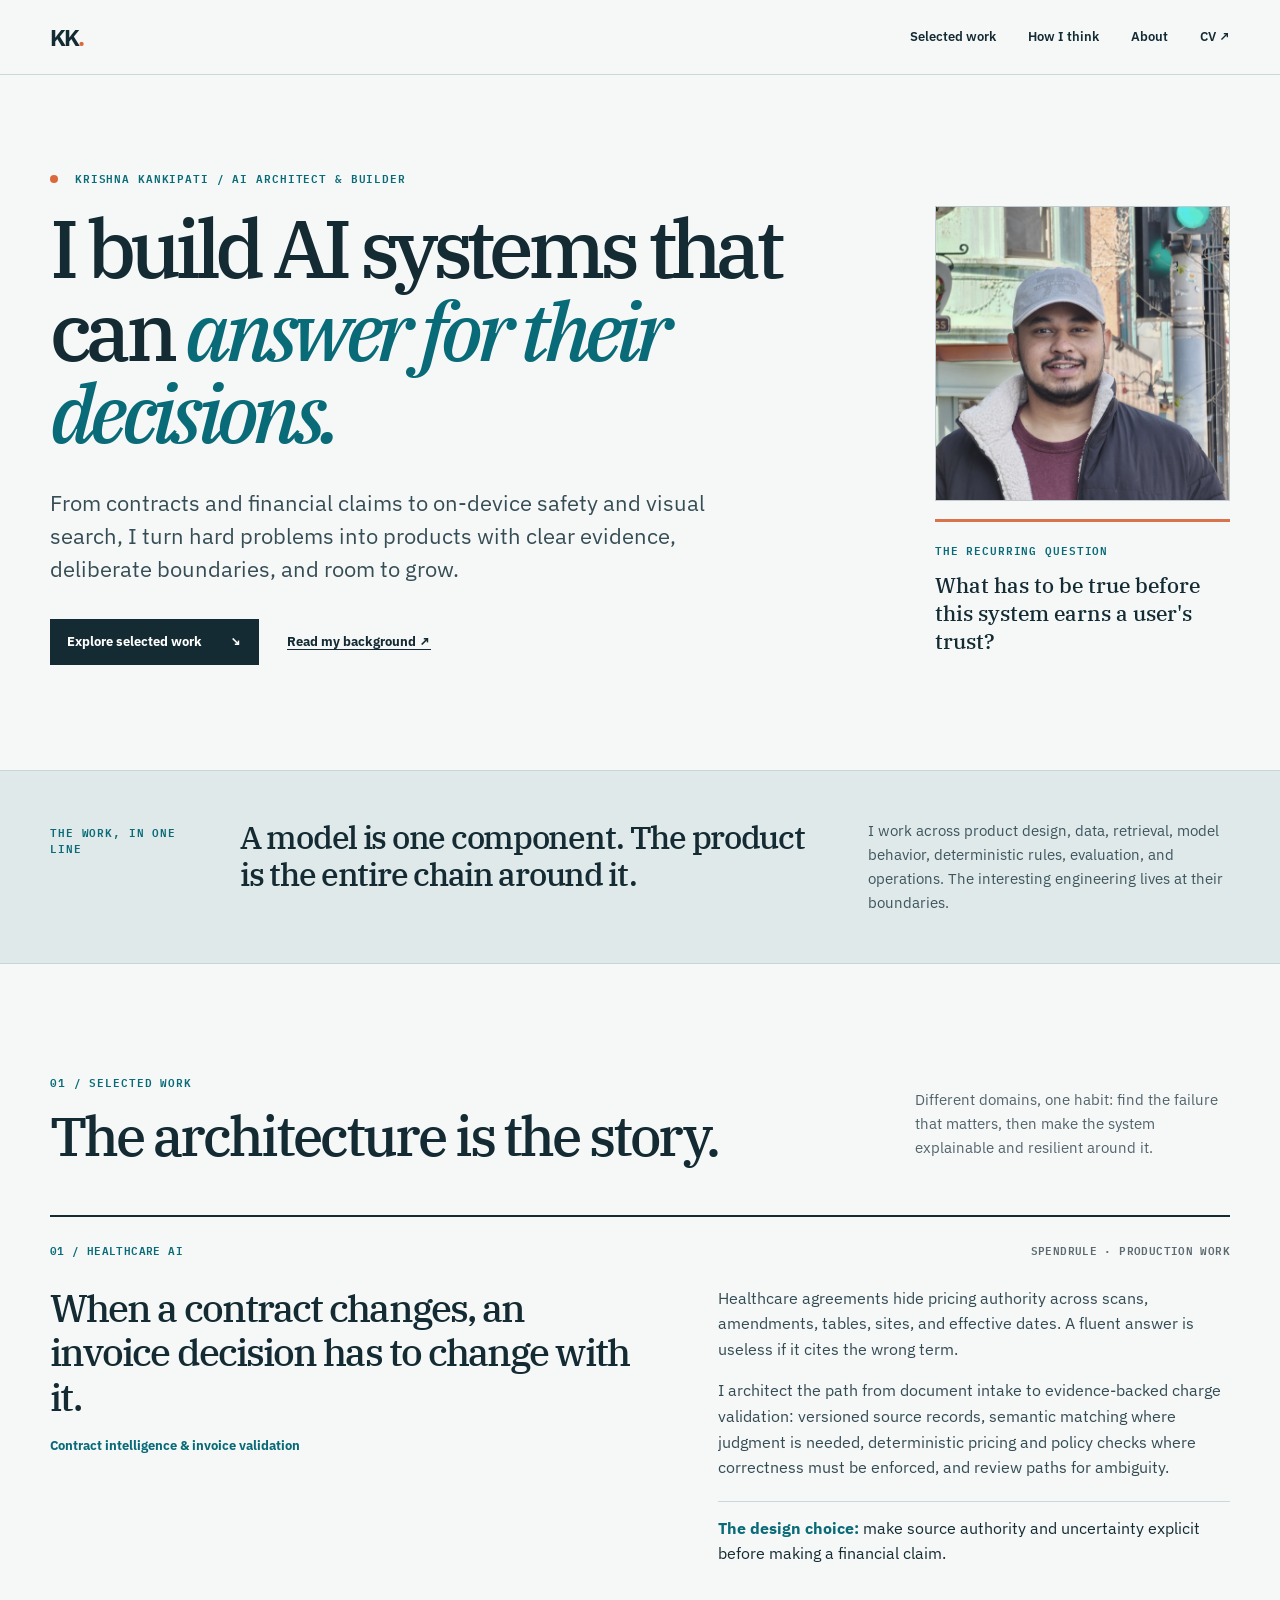
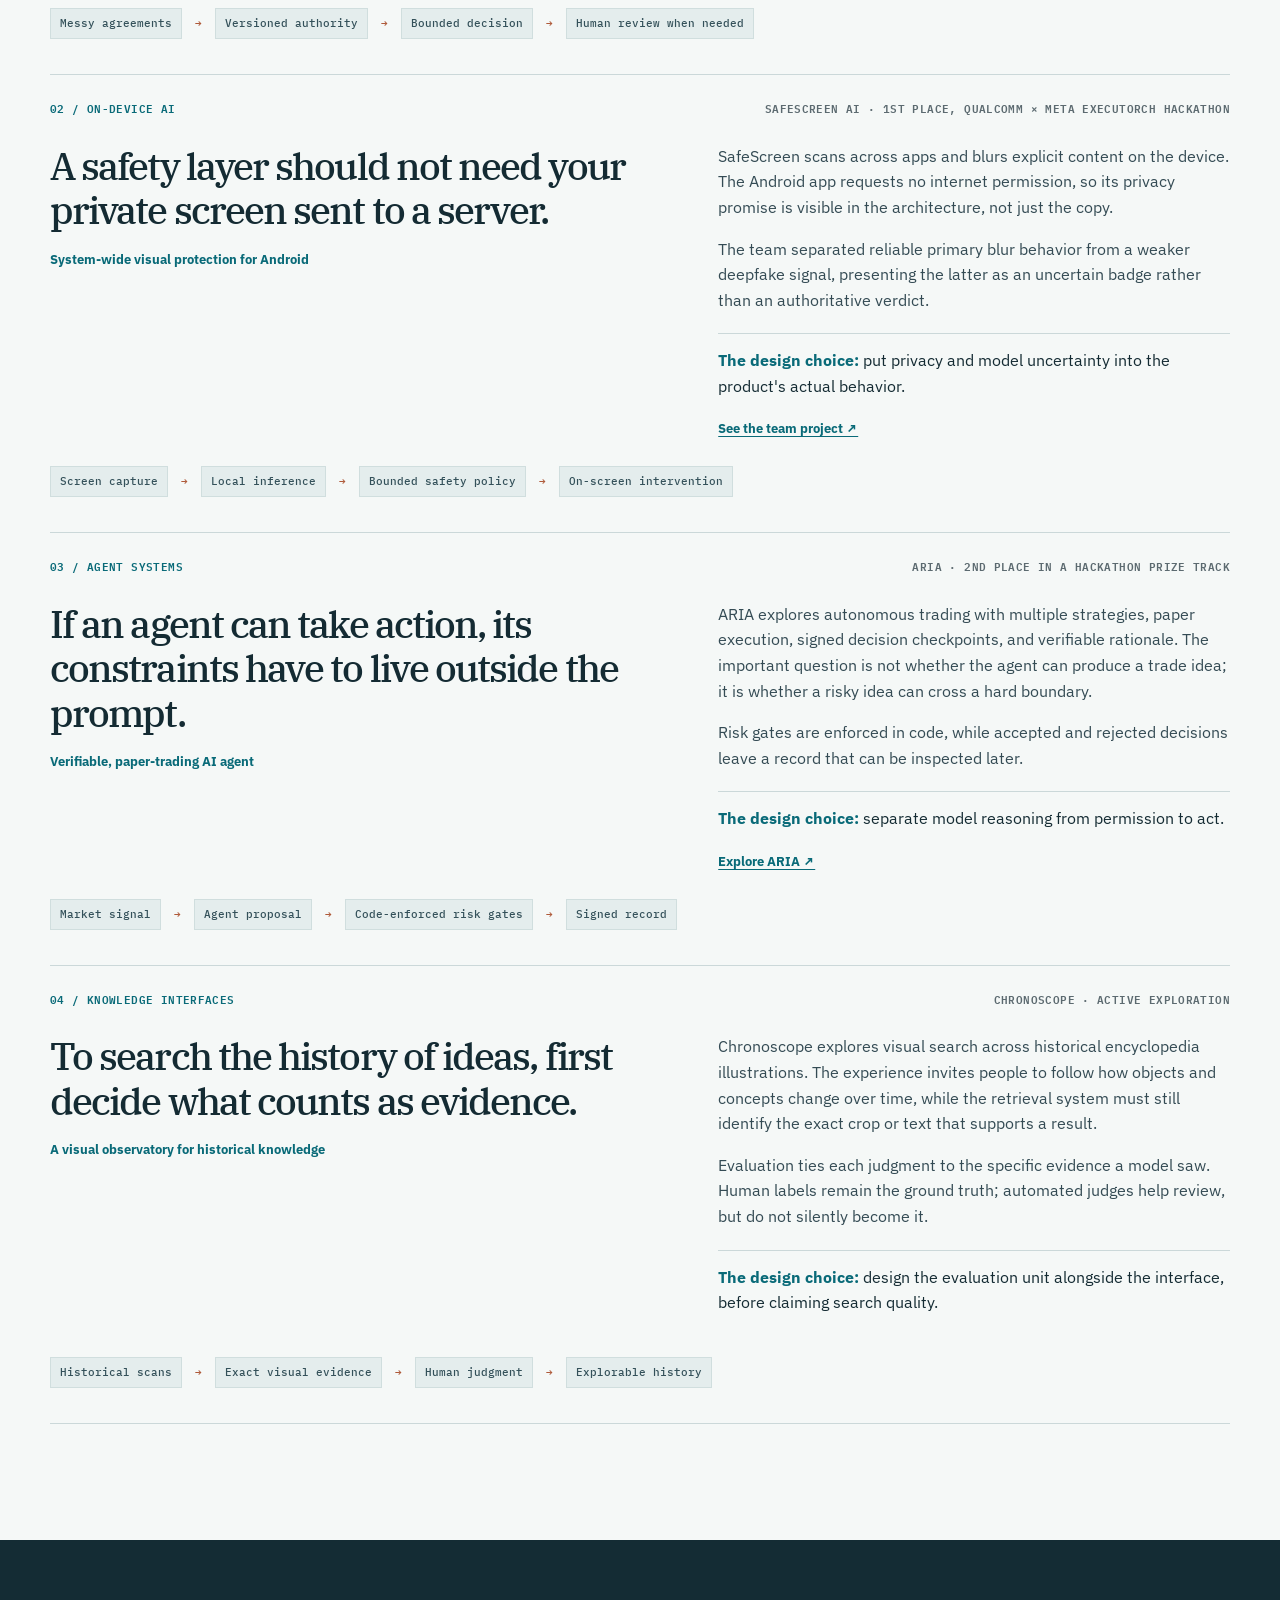
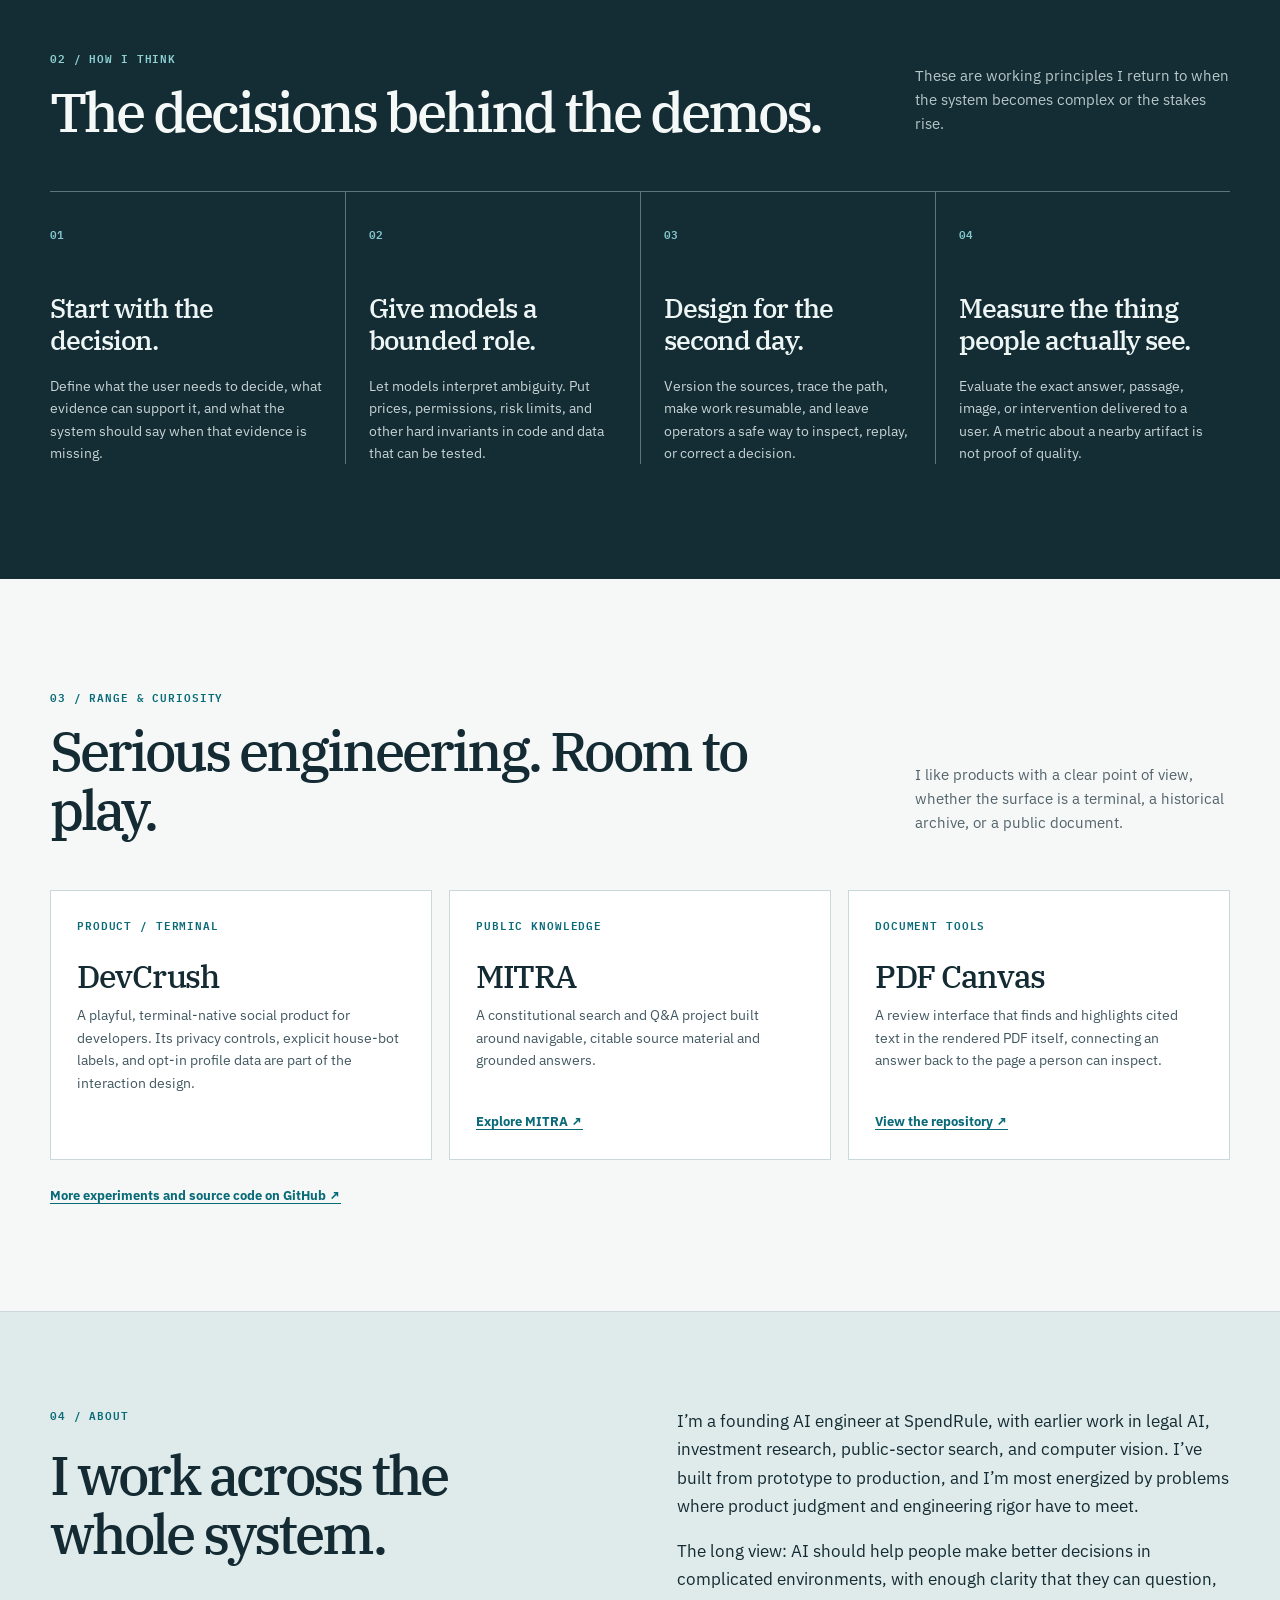
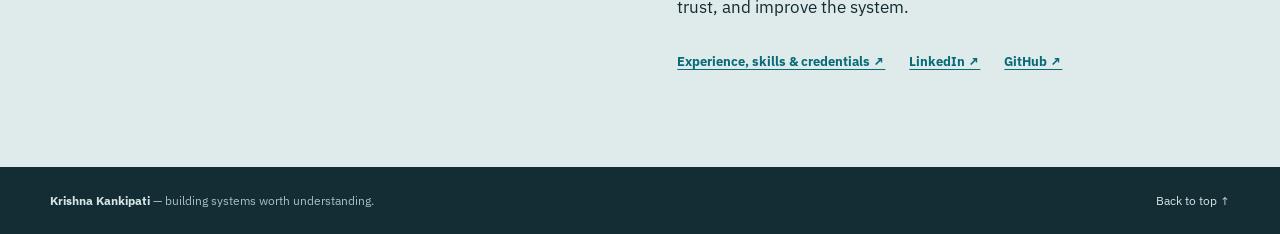
==== index.html @ 7273fbaa "Reframe portfolio around AI systems and selected work" ====
<!doctype html>
<html lang="en">
<head>
  <meta charset="utf-8">
  <meta name="viewport" content="width=device-width,initial-scale=1">
  <meta name="description" content="Krishna Kankipati is an AI architect and builder working across evidence-driven AI, automation, computer vision, and ambitious products.">
  <title>Krishna Kankipati — AI architect & builder</title>
  <link rel="icon" href="assets/favicon.svg" type="image/svg+xml">
  <link rel="preconnect" href="https://fonts.googleapis.com">
  <link rel="preconnect" href="https://fonts.gstatic.com" crossorigin>
  <link href="https://fonts.googleapis.com/css2?family=IBM+Plex+Mono:wght@400;500;600&family=IBM+Plex+Sans:wght@400;500;600;700&family=IBM+Plex+Serif:wght@400;500;600&display=swap" rel="stylesheet">
  <link rel="stylesheet" href="styles.css">
</head>
<body class="home">
  <a class="skip-link" href="#main">Skip to content</a>
  <header class="home-nav">
    <div class="shell home-nav-inner">
      <a class="brand" href="index.html" aria-label="Krishna Kankipati, home">KK<span class="brand-dot">.</span></a>
      <nav aria-label="Main navigation"><a href="#work">Selected work</a><a href="#approach">How I think</a><a href="#about">About</a><a href="cv.html">CV ↗</a></nav>
    </div>
  </header>
  <main id="main">
    <section class="hero shell" aria-labelledby="hero-title">
      <div class="hero-copy">
        <p class="eyebrow"><span class="signal-dot"></span> Krishna Kankipati / AI architect &amp; builder</p>
        <h1 id="hero-title">I build AI systems that can <em>answer for their decisions.</em></h1>
        <p class="hero-lede">From contracts and financial claims to on-device safety and visual search, I turn hard problems into products with clear evidence, deliberate boundaries, and room to grow.</p>
        <div class="hero-actions"><a class="button-primary" href="#work">Explore selected work <span aria-hidden="true">↘</span></a><a class="text-action" href="cv.html">Read my background ↗</a></div>
      </div>
      <aside class="hero-aside" aria-label="What guides my work">
        <img src="assets/krishna.jpg" alt="Portrait of Krishna Kankipati" width="632" height="842">
        <div class="hero-aside-copy"><span class="micro-label">The recurring question</span><p>What has to be true before this system earns a user's trust?</p></div>
      </aside>
    </section>

    <section class="premise-band" aria-labelledby="premise-title"><div class="shell premise-inner"><p class="micro-label">The work, in one line</p><h2 id="premise-title">A model is one component. The product is the entire chain around it.</h2><p>I work across product design, data, retrieval, model behavior, deterministic rules, evaluation, and operations. The interesting engineering lives at their boundaries.</p></div></section>

    <section class="home-section shell" id="work" aria-labelledby="work-title">
      <div class="section-intro"><div><p class="eyebrow">01 / Selected work</p><h2 id="work-title">The architecture is the story.</h2></div><p>Different domains, one habit: find the failure that matters, then make the system explainable and resilient around it.</p></div>
      <div class="project-list">
        <article class="project-feature">
          <div class="project-meta"><span>01 / Healthcare AI</span><span>SpendRule · production work</span></div>
          <div class="project-main"><div><h3>When a contract changes, an invoice decision has to change with it.</h3><p class="project-context">Contract intelligence &amp; invoice validation</p></div><div class="project-detail"><p>Healthcare agreements hide pricing authority across scans, amendments, tables, sites, and effective dates. A fluent answer is useless if it cites the wrong term.</p><p>I architect the path from document intake to evidence-backed charge validation: versioned source records, semantic matching where judgment is needed, deterministic pricing and policy checks where correctness must be enforced, and review paths for ambiguity.</p><p class="project-takeaway"><strong>The design choice:</strong> make source authority and uncertainty explicit before making a financial claim.</p></div></div>
          <div class="project-flow" aria-label="System path"><span>Messy agreements</span><i aria-hidden="true">→</i><span>Versioned authority</span><i aria-hidden="true">→</i><span>Bounded decision</span><i aria-hidden="true">→</i><span>Human review when needed</span></div>
        </article>
        <article class="project-feature">
          <div class="project-meta"><span>02 / On-device AI</span><span>SafeScreen AI · 1st place, Qualcomm × Meta ExecuTorch Hackathon</span></div>
          <div class="project-main"><div><h3>A safety layer should not need your private screen sent to a server.</h3><p class="project-context">System-wide visual protection for Android</p></div><div class="project-detail"><p>SafeScreen scans across apps and blurs explicit content on the device. The Android app requests no internet permission, so its privacy promise is visible in the architecture, not just the copy.</p><p>The team separated reliable primary blur behavior from a weaker deepfake signal, presenting the latter as an uncertain badge rather than an authoritative verdict.</p><p class="project-takeaway"><strong>The design choice:</strong> put privacy and model uncertainty into the product's actual behavior.</p><a class="project-link" href="https://lablab.ai/ai-hackathons/qualcomm-x-meta-executorch-hackathon/safescreen-ai" target="_blank" rel="noopener noreferrer">See the team project ↗</a></div></div>
          <div class="project-flow" aria-label="System path"><span>Screen capture</span><i aria-hidden="true">→</i><span>Local inference</span><i aria-hidden="true">→</i><span>Bounded safety policy</span><i aria-hidden="true">→</i><span>On-screen intervention</span></div>
        </article>
        <article class="project-feature">
          <div class="project-meta"><span>03 / Agent systems</span><span>ARIA · 2nd place in a hackathon prize track</span></div>
          <div class="project-main"><div><h3>If an agent can take action, its constraints have to live outside the prompt.</h3><p class="project-context">Verifiable, paper-trading AI agent</p></div><div class="project-detail"><p>ARIA explores autonomous trading with multiple strategies, paper execution, signed decision checkpoints, and verifiable rationale. The important question is not whether the agent can produce a trade idea; it is whether a risky idea can cross a hard boundary.</p><p>Risk gates are enforced in code, while accepted and rejected decisions leave a record that can be inspected later.</p><p class="project-takeaway"><strong>The design choice:</strong> separate model reasoning from permission to act.</p><a class="project-link" href="https://github.com/Krishna2709/project-aria" target="_blank" rel="noopener noreferrer">Explore ARIA ↗</a></div></div>
          <div class="project-flow" aria-label="System path"><span>Market signal</span><i aria-hidden="true">→</i><span>Agent proposal</span><i aria-hidden="true">→</i><span>Code-enforced risk gates</span><i aria-hidden="true">→</i><span>Signed record</span></div>
        </article>
        <article class="project-feature">
          <div class="project-meta"><span>04 / Knowledge interfaces</span><span>Chronoscope · active exploration</span></div>
          <div class="project-main"><div><h3>To search the history of ideas, first decide what counts as evidence.</h3><p class="project-context">A visual observatory for historical knowledge</p></div><div class="project-detail"><p>Chronoscope explores visual search across historical encyclopedia illustrations. The experience invites people to follow how objects and concepts change over time, while the retrieval system must still identify the exact crop or text that supports a result.</p><p>Evaluation ties each judgment to the specific evidence a model saw. Human labels remain the ground truth; automated judges help review, but do not silently become it.</p><p class="project-takeaway"><strong>The design choice:</strong> design the evaluation unit alongside the interface, before claiming search quality.</p></div></div>
          <div class="project-flow" aria-label="System path"><span>Historical scans</span><i aria-hidden="true">→</i><span>Exact visual evidence</span><i aria-hidden="true">→</i><span>Human judgment</span><i aria-hidden="true">→</i><span>Explorable history</span></div>
        </article>
      </div>
    </section>

    <section class="principles" id="approach" aria-labelledby="approach-title"><div class="shell"><div class="section-intro"><div><p class="eyebrow">02 / How I think</p><h2 id="approach-title">The decisions behind the demos.</h2></div><p>These are working principles I return to when the system becomes complex or the stakes rise.</p></div><div class="principle-grid"><article><span class="principle-no">01</span><h3>Start with the decision.</h3><p>Define what the user needs to decide, what evidence can support it, and what the system should say when that evidence is missing.</p></article><article><span class="principle-no">02</span><h3>Give models a bounded role.</h3><p>Let models interpret ambiguity. Put prices, permissions, risk limits, and other hard invariants in code and data that can be tested.</p></article><article><span class="principle-no">03</span><h3>Design for the second day.</h3><p>Version the sources, trace the path, make work resumable, and leave operators a safe way to inspect, replay, or correct a decision.</p></article><article><span class="principle-no">04</span><h3>Measure the thing people actually see.</h3><p>Evaluate the exact answer, passage, image, or intervention delivered to a user. A metric about a nearby artifact is not proof of quality.</p></article></div></div></section>

    <section class="range home-section shell" aria-labelledby="range-title"><div class="section-intro"><div><p class="eyebrow">03 / Range &amp; curiosity</p><h2 id="range-title">Serious engineering. Room to play.</h2></div><p>I like products with a clear point of view, whether the surface is a terminal, a historical archive, or a public document.</p></div><div class="range-grid"><article><p class="micro-label">Product / terminal</p><h3>DevCrush</h3><p>A playful, terminal-native social product for developers. Its privacy controls, explicit house-bot labels, and opt-in profile data are part of the interaction design.</p></article><article><p class="micro-label">Public knowledge</p><h3>MITRA</h3><p>A constitutional search and Q&amp;A project built around navigable, citable source material and grounded answers.</p><a href="https://mitra-platform.netlify.app/" target="_blank" rel="noopener noreferrer">Explore MITRA ↗</a></article><article><p class="micro-label">Document tools</p><h3>PDF Canvas</h3><p>A review interface that finds and highlights cited text in the rendered PDF itself, connecting an answer back to the page a person can inspect.</p><a href="https://github.com/Krishna2709/pdf-canvas" target="_blank" rel="noopener noreferrer">View the repository ↗</a></article></div><p class="range-more"><a href="https://github.com/Krishna2709" target="_blank" rel="noopener noreferrer">More experiments and source code on GitHub ↗</a></p></section>

    <section class="about-band" id="about" aria-labelledby="about-title"><div class="shell about-grid"><div><p class="eyebrow">04 / About</p><h2 id="about-title">I work across the whole system.</h2></div><div><p>I’m a founding AI engineer at SpendRule, with earlier work in legal AI, investment research, public-sector search, and computer vision. I’ve built from prototype to production, and I’m most energized by problems where product judgment and engineering rigor have to meet.</p><p>The long view: AI should help people make better decisions in complicated environments, with enough clarity that they can question, trust, and improve the system.</p><div class="about-actions"><a href="cv.html">Experience, skills &amp; credentials ↗</a><a href="https://www.linkedin.com/in/krishnacse/" target="_blank" rel="noopener noreferrer">LinkedIn ↗</a><a href="https://github.com/Krishna2709" target="_blank" rel="noopener noreferrer">GitHub ↗</a></div></div></div></section>
  </main>
  <footer class="home-footer"><div class="shell"><p>Krishna Kankipati <span>— building systems worth understanding.</span></p><a href="#main">Back to top ↑</a></div></footer>
</body>
</html>
---- styles.css ----
:root{--ink:#1c2930;--muted:#4d5b62;--rule:#d6dfe1;--accent:#146174;--paper:#fff;--sans:"IBM Plex Sans",Arial,sans-serif;--serif:"IBM Plex Serif",Georgia,serif}
*{box-sizing:border-box}html{scroll-behavior:smooth}body{margin:0;background:var(--paper);color:var(--ink);font:15px/1.58 var(--sans)}a{color:var(--accent);text-underline-offset:3px}a:hover{text-decoration-thickness:2px}a:focus-visible,button:focus-visible{outline:3px solid #d18a41;outline-offset:4px}.shell{width:min(calc(100% - 64px),1060px);margin-inline:auto}.skip-link{position:absolute;top:-50px;left:16px;padding:7px 12px;background:#fff;z-index:3}.skip-link:focus{top:12px}
.topbar{border-bottom:1px solid var(--rule);background:#f8faf9}.topbar-inner{min-height:58px;display:flex;align-items:center;justify-content:space-between;gap:24px}.topbar-name{font-size:13px;font-weight:700;color:var(--ink);text-decoration:none;white-space:nowrap}.topbar nav{display:flex;gap:19px;flex-wrap:wrap}.topbar nav a{font-size:12px;font-weight:600;text-decoration:none;color:var(--muted)}.topbar nav a:hover{color:var(--accent);text-decoration:underline}.print-button{border:1px solid #8ba6ad;background:transparent;color:var(--accent);font:600 12px var(--sans);padding:7px 10px;cursor:pointer;white-space:nowrap}.print-button:hover{background:#e9f2f3}
.cv{padding-top:48px;padding-bottom:65px}.cv-header{display:flex;align-items:end;justify-content:space-between;gap:35px;padding-bottom:34px;border-bottom:3px solid var(--ink)}.identity{display:flex;gap:23px;align-items:center}.portrait{width:92px;height:102px;object-fit:cover;object-position:center 30%;border:1px solid var(--rule)}.role{color:var(--accent);font-size:12px;font-weight:700;text-transform:uppercase;letter-spacing:.06em;margin:0 0 6px}h1{font:500 clamp(2.35rem,4vw,3.35rem)/1.1 var(--serif);letter-spacing:-.045em;margin:0 0 5px}.location{font-size:13px;color:var(--muted);margin:0}.contact-links{display:flex;gap:10px 18px;flex-wrap:wrap;justify-content:end;padding-bottom:4px}.contact-links a{font-size:12px;font-weight:600;white-space:nowrap}
.cv-section{display:grid;grid-template-columns:185px minmax(0,1fr);gap:30px;padding:27px 0;border-bottom:1px solid var(--rule);scroll-margin-top:20px}.cv-section>h2{font-size:14px;line-height:1.3;font-weight:700;letter-spacing:.015em;margin:2px 0 0}.section-body>p{margin:0 0 12px}.section-body>p:last-child{margin-bottom:0}.summary p{font-size:15px;line-height:1.64;max-width:79ch}.entry{padding:0 0 22px;margin:0 0 23px;border-bottom:1px solid #e7eced;break-inside:avoid}.entry:last-child{padding-bottom:0;margin-bottom:0;border-bottom:0}.entry-head{display:flex;justify-content:space-between;align-items:baseline;gap:18px}.entry h3{font-size:16px;font-weight:700;line-height:1.3;margin:0 0 2px}.organization{color:var(--accent);font-weight:600;font-size:13px;margin:0}.entry time,.entry-type{flex:none;color:var(--muted);font-size:12px;font-weight:600;white-space:nowrap}.entry ul{margin:10px 0 0;padding-left:19px}.entry li{padding-left:1px;margin:3px 0}.entry li::marker{color:#7396a0}.entry-note{margin:9px 0 0;color:var(--muted)}.small-link{font:600 12px var(--sans);vertical-align:middle;margin-left:8px}.compact{padding-bottom:17px;margin-bottom:17px}.skill-list>div{display:grid;grid-template-columns:130px 1fr;gap:16px;margin-bottom:12px}.skill-list>div:last-child{margin-bottom:0}.skill-list h3{font-size:13px;margin:1px 0 0}.skill-list p{margin:0}.credential-list{margin:0 0 14px;padding-left:19px}.credential-list li{margin:4px 0}.writing a{font-weight:600;white-space:nowrap}.site-footer{display:flex;justify-content:space-between;color:var(--muted);font-size:12px;padding-bottom:30px}.site-footer a{text-decoration:none}
.award-rank{display:inline-block;vertical-align:middle;margin-left:8px;padding:2px 7px;background:#eaf3f4;color:#0b5f72;font:700 11px var(--sans);letter-spacing:0}.award>p{margin:10px 0 0}.award>p a{font-weight:600}.section-heading-link{display:block;margin-top:8px;font:600 11px var(--sans);letter-spacing:0}
@media(max-width:850px){.topbar-inner{flex-wrap:wrap;padding:12px 0;gap:7px 22px}.topbar nav{order:3;width:100%;gap:15px}.contact-links{max-width:190px}.cv-section{grid-template-columns:145px 1fr;gap:20px}}@media(max-width:650px){.shell{width:min(calc(100% - 36px),1060px)}.cv{padding-top:31px}.cv-header{display:block;padding-bottom:24px}.identity{gap:14px}.portrait{width:72px;height:82px}h1{font-size:2.1rem}.role{font-size:10px}.contact-links{max-width:none;justify-content:start;margin-top:19px}.cv-section{display:block;padding:23px 0}.cv-section>h2{font-size:14px;text-transform:uppercase;letter-spacing:.07em;color:var(--accent);margin:0 0 16px}.entry-head{align-items:start;flex-direction:column;gap:3px}.entry time,.entry-type{font-size:11px}.skill-list>div{grid-template-columns:1fr;gap:2px}.topbar nav{gap:10px 15px}.topbar nav a{font-size:11px}}@media(max-width:390px){.identity{align-items:start}.portrait{width:61px;height:72px}h1{font-size:1.9rem}}
@media print{@page{size:letter;margin:.45in}.topbar,.site-footer,.print-button,.skip-link{display:none!important}html{scroll-behavior:auto}body{font:9.3pt/1.4 Arial,sans-serif;color:#111}.shell{width:100%;max-width:none}.cv{padding:0}.cv-header{padding-bottom:13px}.portrait{width:65px;height:70px}.role{font-size:7.5pt}.contact-links a{font-size:8pt}.cv-section{grid-template-columns:110px 1fr;gap:17px;padding:13px 0;break-inside:auto}.cv-section>h2{font-size:9pt}.entry{padding-bottom:10px;margin-bottom:10px;break-inside:avoid}.entry h3{font-size:10pt}.organization,.entry time,.entry-type{font-size:8pt}.entry ul{margin-top:5px}.entry li{margin:2px 0}.summary p{font-size:9.3pt}a{color:#111;text-decoration:none}.small-link{display:none}}
@media(prefers-reduced-motion:reduce){html{scroll-behavior:auto}}

/* Narrative homepage */
body.home{--ink:#142b33;--muted:#53636b;--rule:#cbd8d9;--accent:#096a78;background:#f5f8f7;font-size:16px;line-height:1.6}
.home .shell{width:min(calc(100% - 72px),1180px)}
.home-nav{background:#f5f8f7;border-bottom:1px solid var(--rule)}
.home-nav-inner{height:74px;display:flex;align-items:center;justify-content:space-between}
.brand{font:700 23px/1 var(--sans);letter-spacing:-.08em;color:var(--ink);text-decoration:none}.brand-dot{color:#db693d}
.home-nav nav{display:flex;align-items:center;gap:32px}.home-nav nav a{color:var(--ink);font-size:13px;font-weight:600;text-decoration:none}.home-nav nav a:hover,.home-nav nav a:focus-visible{text-decoration:underline;text-underline-offset:5px}
.home .eyebrow,.home .micro-label{font:600 11px/1.4 "IBM Plex Mono",monospace;letter-spacing:.08em;text-transform:uppercase}.home .eyebrow{color:var(--accent);margin:0 0 22px}.signal-dot{display:inline-block;width:8px;height:8px;margin-right:9px;border-radius:50%;background:#db693d}
.hero{min-height:660px;display:grid;grid-template-columns:minmax(0,1.75fr) minmax(225px,.65fr);gap:90px;align-items:center;padding-top:95px;padding-bottom:105px}.hero h1{font:500 clamp(3.3rem,6.3vw,6rem)/1.02 var(--serif);letter-spacing:-.07em;max-width:850px;margin:0}.hero h1 em{font-weight:500;color:var(--accent)}.hero-lede{font-size:clamp(1.12rem,1.75vw,1.35rem);line-height:1.52;max-width:670px;color:#374d55;margin:33px 0}.hero-actions{display:flex;gap:28px;align-items:center;flex-wrap:wrap}.button-primary{display:inline-flex;justify-content:space-between;gap:28px;align-items:center;background:var(--ink);color:#fff;text-decoration:none;padding:13px 17px;font-size:13px;font-weight:700}.button-primary:hover{background:var(--accent)}.text-action{font-size:13px;font-weight:700;color:var(--ink)}.hero-aside{align-self:end;padding-bottom:10px}.hero-aside img{display:block;width:100%;height:295px;object-fit:cover;object-position:center 30%;filter:grayscale(.4);border:1px solid #bdcccf}.hero-aside-copy{border-top:3px solid #da724b;margin-top:18px;padding-top:15px}.hero-aside-copy .micro-label{color:var(--accent)}.hero-aside-copy p{font:500 1.32rem/1.33 var(--serif);margin:9px 0 0}
.premise-band{background:#dfe9e9;border-top:1px solid #c8d6d8;border-bottom:1px solid #c8d6d8}.premise-inner{display:grid;grid-template-columns:150px minmax(0,1.3fr) minmax(0,.8fr);gap:40px;padding-top:48px;padding-bottom:48px;align-items:start}.premise-inner .micro-label{color:var(--accent);margin:5px 0}.premise-inner h2{font:500 clamp(1.65rem,2.5vw,2.45rem)/1.16 var(--serif);letter-spacing:-.04em;margin:0}.premise-inner>p:last-child{margin:0;color:#3e555e;font-size:15px}
.home-section{padding-top:110px;padding-bottom:116px}.section-intro{display:grid;grid-template-columns:minmax(0,1.6fr) minmax(230px,.65fr);gap:90px;align-items:end;margin-bottom:50px}.section-intro .eyebrow{margin-bottom:16px}.section-intro h2,.about-grid h2{font:500 clamp(2.5rem,4.3vw,4.2rem)/1.08 var(--serif);letter-spacing:-.055em;margin:0}.section-intro>p{margin:0 0 5px;color:var(--muted);font-size:15px}
.project-list{border-top:2px solid var(--ink)}.project-feature{border-bottom:1px solid var(--rule);padding:25px 0 35px}.project-meta{display:flex;justify-content:space-between;gap:20px;color:var(--accent);font:600 11px/1.4 "IBM Plex Mono",monospace;text-transform:uppercase;letter-spacing:.035em}.project-meta span:last-child{text-align:right;color:#5c6a70}.project-main{display:grid;grid-template-columns:minmax(0,1fr) minmax(0,.87fr);gap:80px;padding:28px 0 25px}.project-main h3{font:500 clamp(2rem,3vw,3rem)/1.16 var(--serif);letter-spacing:-.05em;margin:0 0 17px;max-width:600px}.project-context{font-size:13px;font-weight:700;color:var(--accent);margin:0}.project-detail p{margin:0 0 16px;color:#344b54}.project-detail .project-takeaway{padding-top:14px;margin-top:20px;border-top:1px solid var(--rule);color:var(--ink)}.project-takeaway strong{color:var(--accent)}.project-link{display:inline-block;font-size:13px;font-weight:700;margin-top:3px}.project-flow{display:flex;align-items:center;gap:13px;flex-wrap:wrap;color:#34515a;font:500 11px/1.4 "IBM Plex Mono",monospace}.project-flow span{padding:7px 9px;background:#e4eded;border:1px solid #d0dede}.project-flow i{font-style:normal;color:#ae5939}
.principles{background:#142c34;color:#eef6f5;padding:110px 0 115px}.principles .section-intro h2{color:#f4f8f6}.principles .section-intro>p{color:#b8c9ca}.principles .eyebrow{color:#8ed2d4}.principle-grid{display:grid;grid-template-columns:repeat(4,minmax(0,1fr));border-top:1px solid #5e757b}.principle-grid article{padding:29px 23px 0 0}.principle-grid article+article{border-left:1px solid #5e757b;padding-left:23px}.principle-no{color:#84cad0;font:600 11px "IBM Plex Mono",monospace}.principle-grid h3{font:500 1.7rem/1.2 var(--serif);letter-spacing:-.035em;margin:45px 0 18px}.principle-grid p{color:#c7d4d5;font-size:14px;margin:0}
.range{padding-bottom:105px}.range-grid{display:grid;grid-template-columns:repeat(3,minmax(0,1fr));gap:17px}.range-grid article{background:#fff;border:1px solid var(--rule);padding:26px;min-height:270px;display:flex;flex-direction:column}.range-grid .micro-label{color:var(--accent);margin:0}.range-grid h3{font:500 2rem/1.2 var(--serif);letter-spacing:-.04em;margin:25px 0 9px}.range-grid p:not(.micro-label){color:#425861;font-size:14px;margin:0}.range-grid a{font-size:13px;font-weight:700;margin-top:auto;padding-top:22px}.range-more{margin:26px 0 0;font-size:13px;font-weight:700}
.about-band{background:#dfebea;border-top:1px solid var(--rule)}.about-grid{display:grid;grid-template-columns:minmax(0,.9fr) minmax(0,1fr);gap:130px;padding-top:95px;padding-bottom:95px}.about-grid>div:last-child{font-size:17px;line-height:1.65}.about-grid>div:last-child p:first-child{margin-top:0}.about-actions{display:flex;gap:15px 24px;flex-wrap:wrap;margin-top:30px}.about-actions a{font-size:13px;font-weight:700}.home-footer{background:#142c34;color:#d5e6e5}.home-footer .shell{display:flex;justify-content:space-between;gap:25px;align-items:center;padding-top:24px;padding-bottom:24px}.home-footer p{font-size:12px;font-weight:700;margin:0}.home-footer p span{font-weight:400;color:#a8c1c3}.home-footer a{color:#d5e6e5;font-size:12px;text-decoration:none}
@media(max-width:950px){.hero{gap:45px;min-height:0}.section-intro{gap:45px}.project-main{gap:45px}.premise-inner{gap:25px}.principle-grid{grid-template-columns:repeat(2,minmax(0,1fr))}.principle-grid article{padding-bottom:30px}.principle-grid article:nth-child(3){border-left:0;padding-left:0;border-top:1px solid #5e757b}.principle-grid article:nth-child(4){border-top:1px solid #5e757b}.about-grid{gap:60px}}
@media(max-width:700px){.home .shell{width:min(calc(100% - 36px),1180px)}.home-nav-inner{height:auto;min-height:64px;gap:15px}.home-nav nav{gap:15px;flex-wrap:wrap;justify-content:flex-end}.home-nav nav a{font-size:11px}.hero{display:block;padding-top:70px;padding-bottom:75px}.hero h1{font-size:clamp(3.1rem,10vw,4.8rem)}.hero-lede{margin:26px 0}.hero-aside{display:grid;grid-template-columns:95px 1fr;gap:18px;align-items:end;margin-top:65px}.hero-aside img{height:110px}.hero-aside-copy{margin:0}.hero-aside-copy p{font-size:1.1rem}.premise-inner{display:block;padding-top:35px;padding-bottom:38px}.premise-inner h2{margin:15px 0}.home-section,.principles{padding-top:72px;padding-bottom:76px}.section-intro{display:block;margin-bottom:36px}.section-intro>p{margin-top:19px}.project-meta{display:block}.project-meta span{display:block}.project-meta span:last-child{text-align:left;margin-top:5px}.project-main{display:block;padding:22px 0 18px}.project-main h3{font-size:2.25rem}.project-detail{margin-top:24px}.project-feature{padding:23px 0 31px}.project-flow{gap:7px}.project-flow span{font-size:10px}.principle-grid{display:block}.principle-grid article,.principle-grid article+article,.principle-grid article:nth-child(3),.principle-grid article:nth-child(4){border-left:0;border-top:1px solid #5e757b;padding:22px 0 28px}.principle-grid h3{margin:20px 0 12px}.range-grid{grid-template-columns:1fr}.range-grid article{min-height:0}.about-grid{display:block;padding-top:72px;padding-bottom:72px}.about-grid>div:last-child{margin-top:30px}.home-footer .shell{align-items:start}.home-footer p span{display:block}}
@media(max-width:390px){.home-nav nav{gap:6px 12px}.home-nav nav a{font-size:10px}.hero h1{font-size:2.95rem}.hero-actions{gap:16px}}
@media print{body.home{color:#111;background:#fff}.home-nav,.hero-aside,.hero-actions,.home-footer{display:none}.hero{display:block;min-height:0;padding:0 0 20px}.home-section,.principles{padding:20px 0}.premise-inner,.section-intro,.project-main,.about-grid{display:block}.principles{background:#fff;color:#111}.principles .section-intro h2,.principle-grid p{color:#111}.principle-grid{display:block}.principle-grid article,.principle-grid article+article{border:0;padding:4px 0}.project-feature{break-inside:avoid}.project-flow{display:none}}
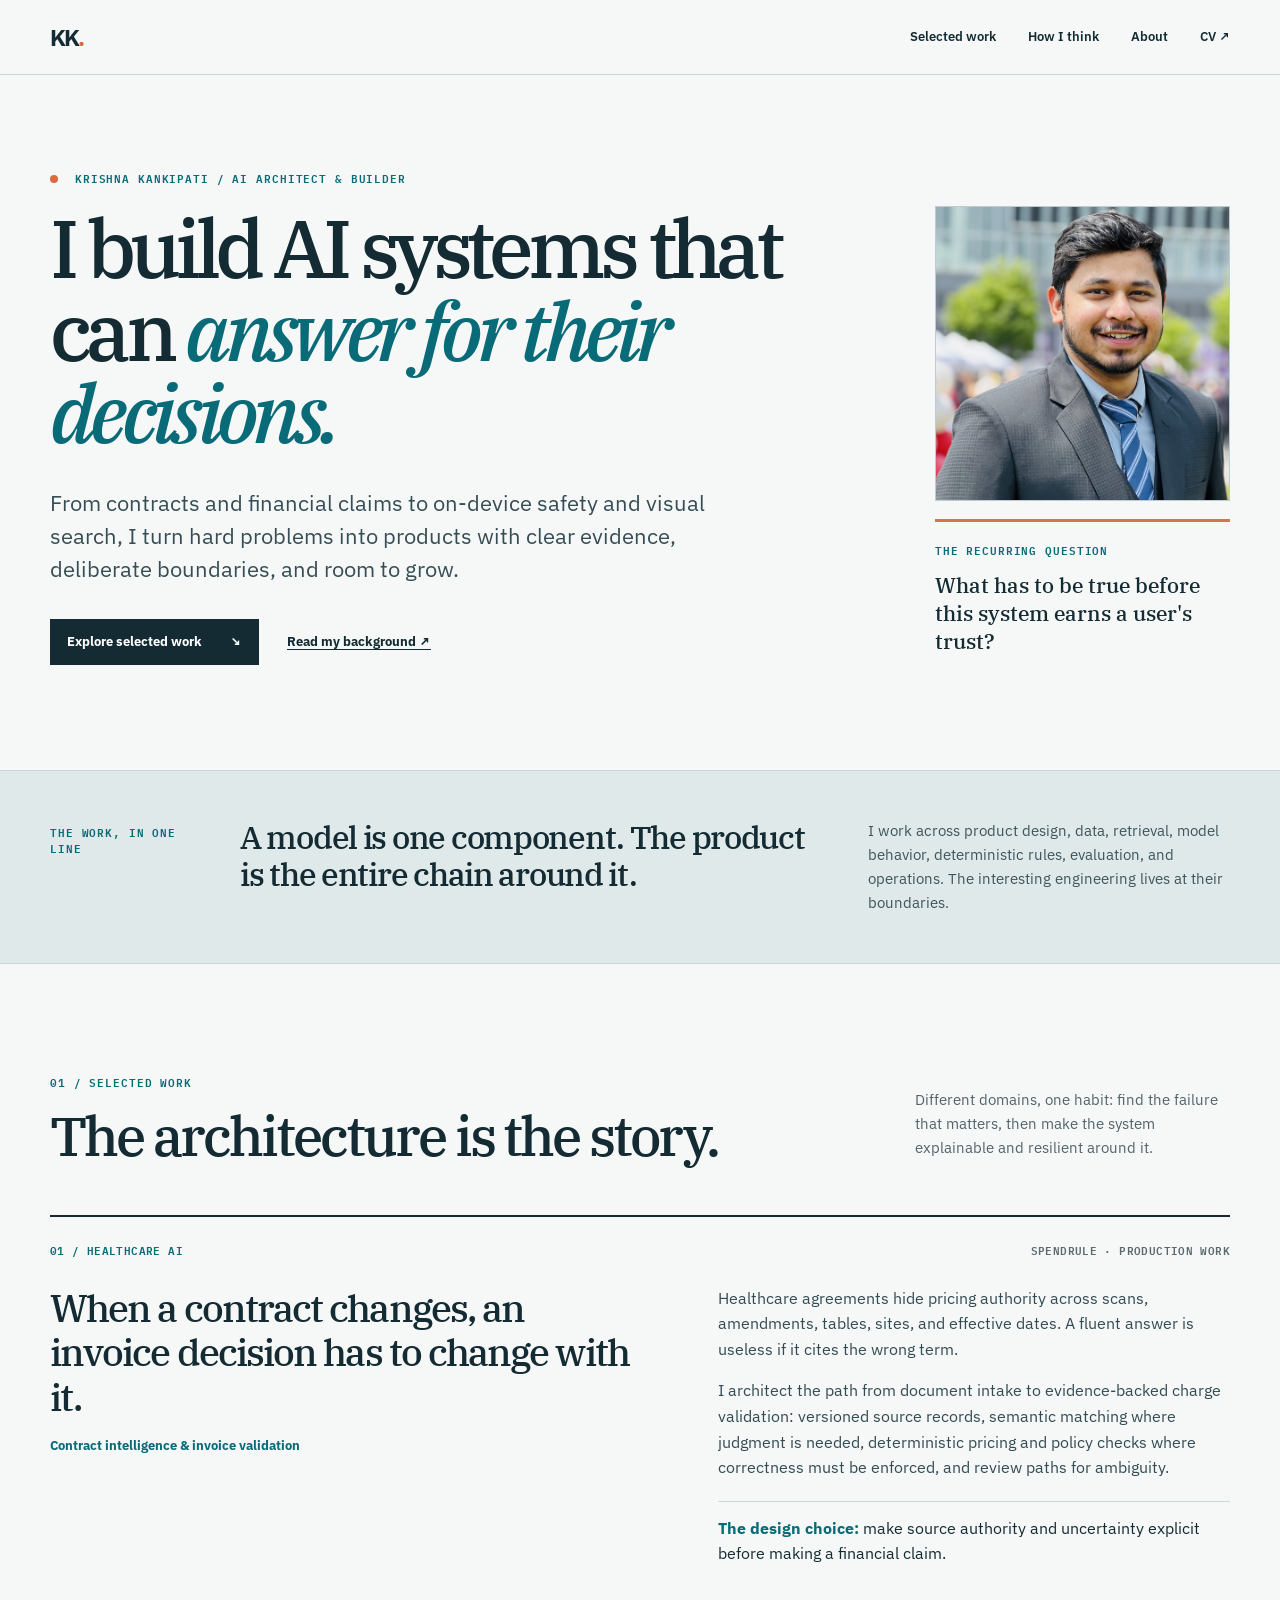
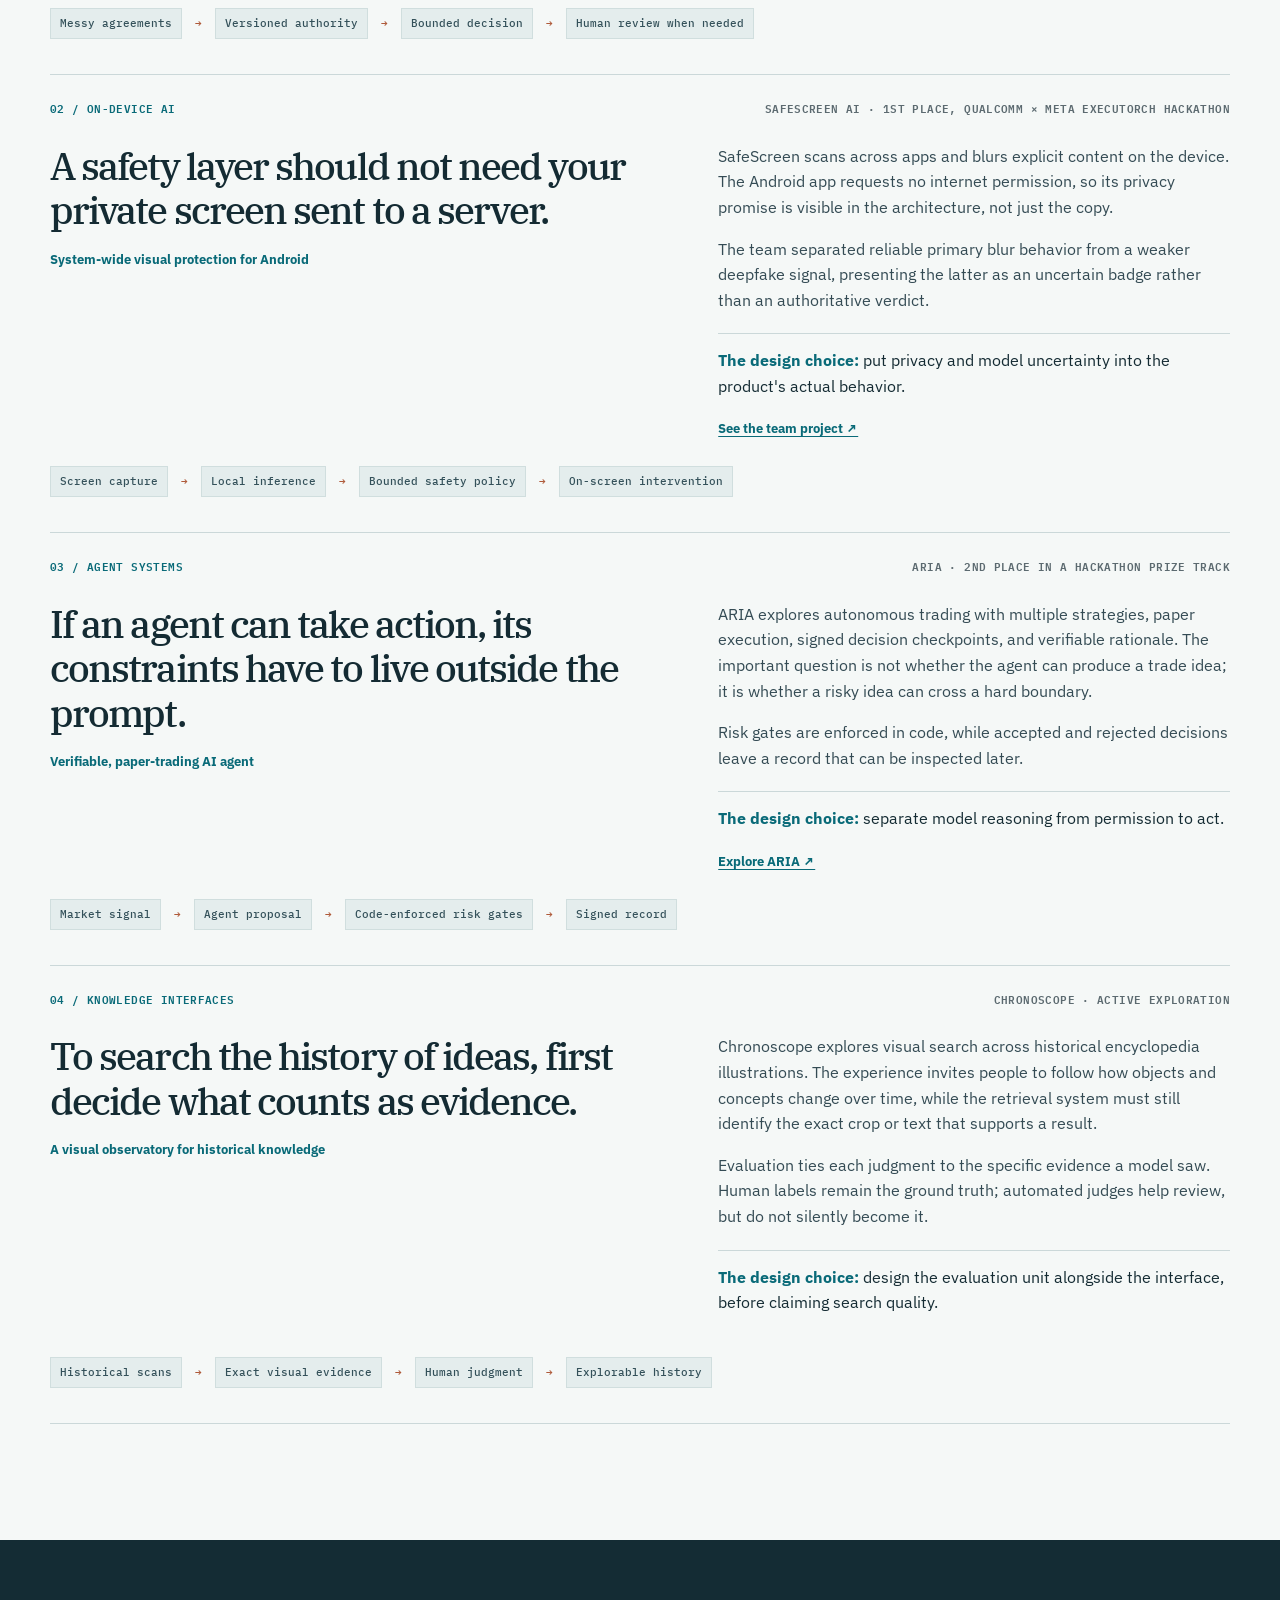
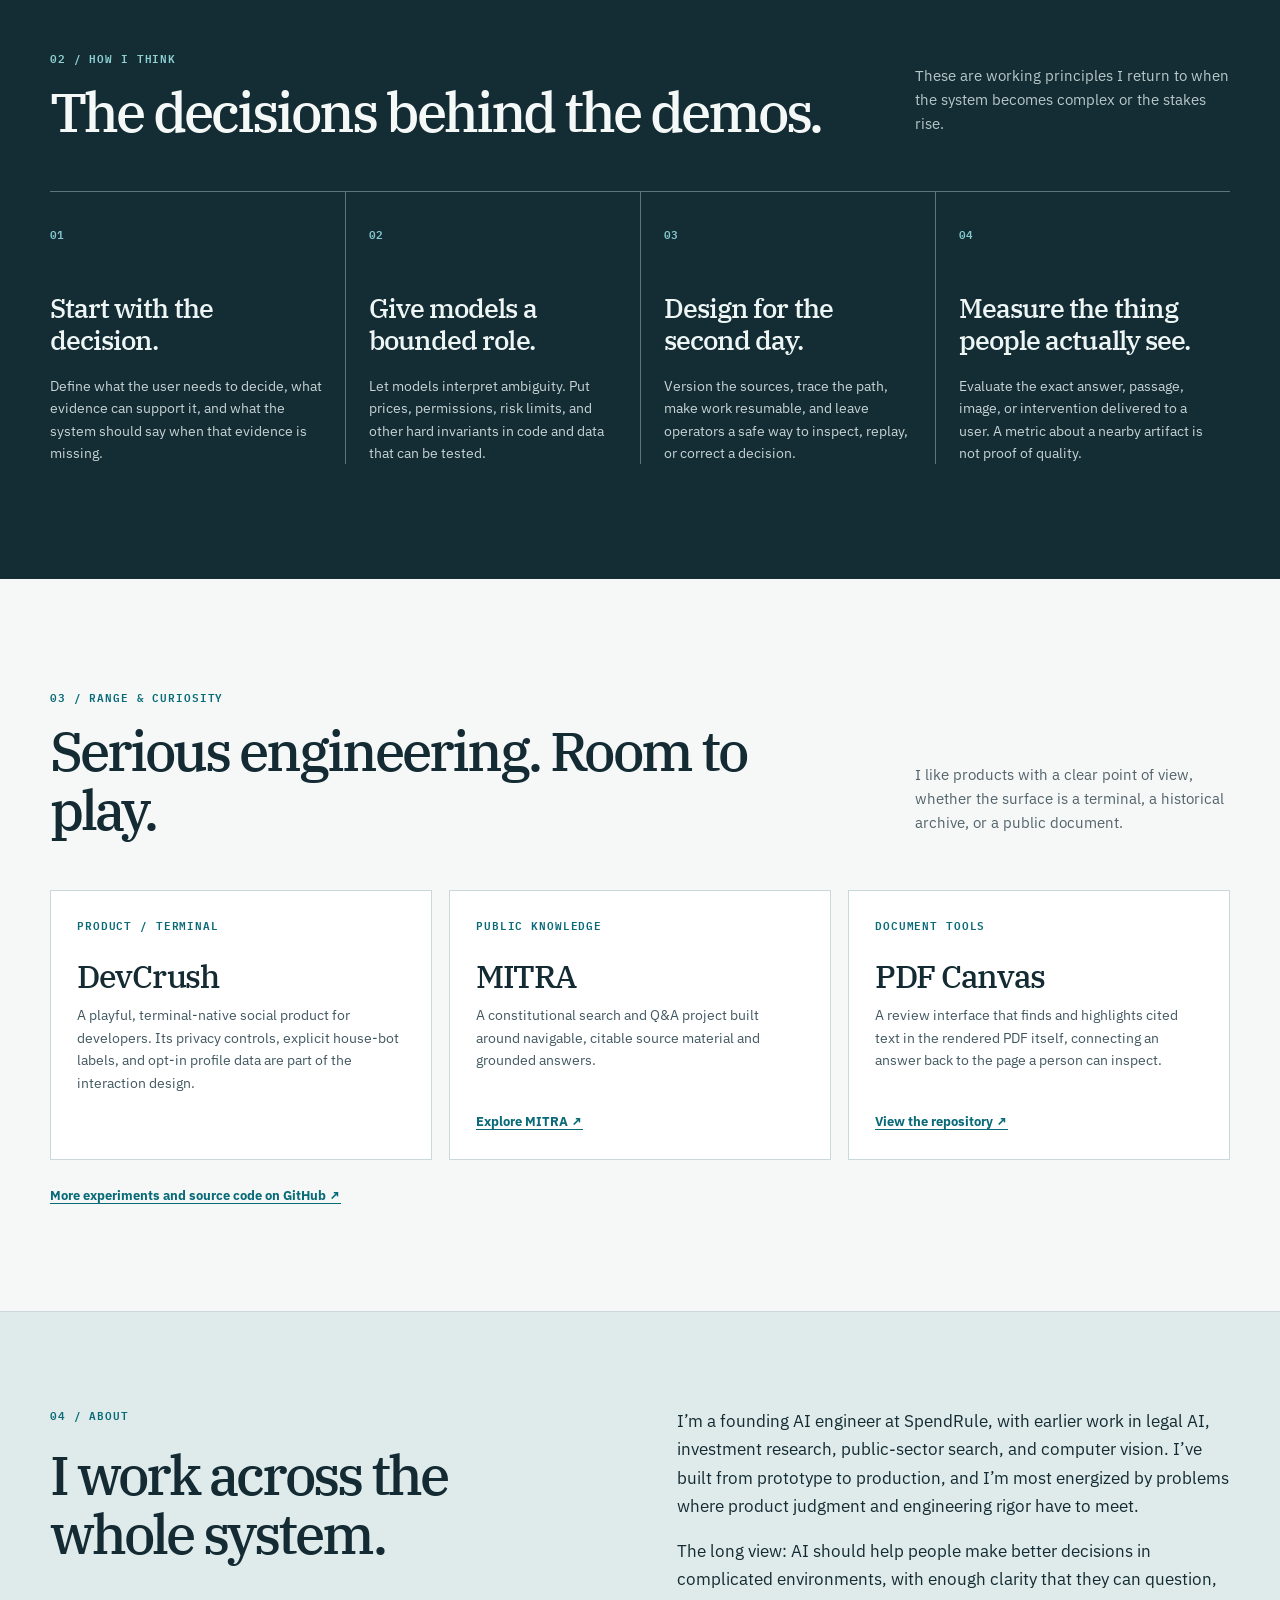
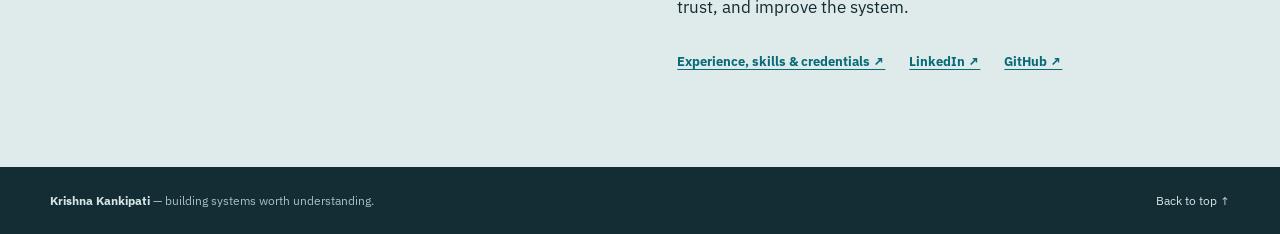
==== commit 53ceb5fb: "Use supplied headshot across portfolio" ====
--- a/index.html
+++ b/index.html
@@ -28,7 +28,7 @@
         <div class="hero-actions"><a class="button-primary" href="#work">Explore selected work <span aria-hidden="true">↘</span></a><a class="text-action" href="cv.html">Read my background ↗</a></div>
       </div>
       <aside class="hero-aside" aria-label="What guides my work">
-        <img src="assets/krishna.jpg" alt="Portrait of Krishna Kankipati" width="632" height="842">
+        <img src="assets/krishna-headshot.jpg" alt="Portrait of Krishna Kankipati" width="1311" height="1400">
         <div class="hero-aside-copy"><span class="micro-label">The recurring question</span><p>What has to be true before this system earns a user's trust?</p></div>
       </aside>
     </section>
--- a/styles.css
+++ b/styles.css
@@ -16,7 +16,7 @@
 .brand{font:700 23px/1 var(--sans);letter-spacing:-.08em;color:var(--ink);text-decoration:none}.brand-dot{color:#db693d}
 .home-nav nav{display:flex;align-items:center;gap:32px}.home-nav nav a{color:var(--ink);font-size:13px;font-weight:600;text-decoration:none}.home-nav nav a:hover,.home-nav nav a:focus-visible{text-decoration:underline;text-underline-offset:5px}
 .home .eyebrow,.home .micro-label{font:600 11px/1.4 "IBM Plex Mono",monospace;letter-spacing:.08em;text-transform:uppercase}.home .eyebrow{color:var(--accent);margin:0 0 22px}.signal-dot{display:inline-block;width:8px;height:8px;margin-right:9px;border-radius:50%;background:#db693d}
-.hero{min-height:660px;display:grid;grid-template-columns:minmax(0,1.75fr) minmax(225px,.65fr);gap:90px;align-items:center;padding-top:95px;padding-bottom:105px}.hero h1{font:500 clamp(3.3rem,6.3vw,6rem)/1.02 var(--serif);letter-spacing:-.07em;max-width:850px;margin:0}.hero h1 em{font-weight:500;color:var(--accent)}.hero-lede{font-size:clamp(1.12rem,1.75vw,1.35rem);line-height:1.52;max-width:670px;color:#374d55;margin:33px 0}.hero-actions{display:flex;gap:28px;align-items:center;flex-wrap:wrap}.button-primary{display:inline-flex;justify-content:space-between;gap:28px;align-items:center;background:var(--ink);color:#fff;text-decoration:none;padding:13px 17px;font-size:13px;font-weight:700}.button-primary:hover{background:var(--accent)}.text-action{font-size:13px;font-weight:700;color:var(--ink)}.hero-aside{align-self:end;padding-bottom:10px}.hero-aside img{display:block;width:100%;height:295px;object-fit:cover;object-position:center 30%;filter:grayscale(.4);border:1px solid #bdcccf}.hero-aside-copy{border-top:3px solid #da724b;margin-top:18px;padding-top:15px}.hero-aside-copy .micro-label{color:var(--accent)}.hero-aside-copy p{font:500 1.32rem/1.33 var(--serif);margin:9px 0 0}
+.hero{min-height:660px;display:grid;grid-template-columns:minmax(0,1.75fr) minmax(225px,.65fr);gap:90px;align-items:center;padding-top:95px;padding-bottom:105px}.hero h1{font:500 clamp(3.3rem,6.3vw,6rem)/1.02 var(--serif);letter-spacing:-.07em;max-width:850px;margin:0}.hero h1 em{font-weight:500;color:var(--accent)}.hero-lede{font-size:clamp(1.12rem,1.75vw,1.35rem);line-height:1.52;max-width:670px;color:#374d55;margin:33px 0}.hero-actions{display:flex;gap:28px;align-items:center;flex-wrap:wrap}.button-primary{display:inline-flex;justify-content:space-between;gap:28px;align-items:center;background:var(--ink);color:#fff;text-decoration:none;padding:13px 17px;font-size:13px;font-weight:700}.button-primary:hover{background:var(--accent)}.text-action{font-size:13px;font-weight:700;color:var(--ink)}.hero-aside{align-self:end;padding-bottom:10px}.hero-aside img{display:block;width:100%;height:295px;object-fit:cover;object-position:center 30%;border:1px solid #bdcccf}.hero-aside-copy{border-top:3px solid #da724b;margin-top:18px;padding-top:15px}.hero-aside-copy .micro-label{color:var(--accent)}.hero-aside-copy p{font:500 1.32rem/1.33 var(--serif);margin:9px 0 0}
 .premise-band{background:#dfe9e9;border-top:1px solid #c8d6d8;border-bottom:1px solid #c8d6d8}.premise-inner{display:grid;grid-template-columns:150px minmax(0,1.3fr) minmax(0,.8fr);gap:40px;padding-top:48px;padding-bottom:48px;align-items:start}.premise-inner .micro-label{color:var(--accent);margin:5px 0}.premise-inner h2{font:500 clamp(1.65rem,2.5vw,2.45rem)/1.16 var(--serif);letter-spacing:-.04em;margin:0}.premise-inner>p:last-child{margin:0;color:#3e555e;font-size:15px}
 .home-section{padding-top:110px;padding-bottom:116px}.section-intro{display:grid;grid-template-columns:minmax(0,1.6fr) minmax(230px,.65fr);gap:90px;align-items:end;margin-bottom:50px}.section-intro .eyebrow{margin-bottom:16px}.section-intro h2,.about-grid h2{font:500 clamp(2.5rem,4.3vw,4.2rem)/1.08 var(--serif);letter-spacing:-.055em;margin:0}.section-intro>p{margin:0 0 5px;color:var(--muted);font-size:15px}
 .project-list{border-top:2px solid var(--ink)}.project-feature{border-bottom:1px solid var(--rule);padding:25px 0 35px}.project-meta{display:flex;justify-content:space-between;gap:20px;color:var(--accent);font:600 11px/1.4 "IBM Plex Mono",monospace;text-transform:uppercase;letter-spacing:.035em}.project-meta span:last-child{text-align:right;color:#5c6a70}.project-main{display:grid;grid-template-columns:minmax(0,1fr) minmax(0,.87fr);gap:80px;padding:28px 0 25px}.project-main h3{font:500 clamp(2rem,3vw,3rem)/1.16 var(--serif);letter-spacing:-.05em;margin:0 0 17px;max-width:600px}.project-context{font-size:13px;font-weight:700;color:var(--accent);margin:0}.project-detail p{margin:0 0 16px;color:#344b54}.project-detail .project-takeaway{padding-top:14px;margin-top:20px;border-top:1px solid var(--rule);color:var(--ink)}.project-takeaway strong{color:var(--accent)}.project-link{display:inline-block;font-size:13px;font-weight:700;margin-top:3px}.project-flow{display:flex;align-items:center;gap:13px;flex-wrap:wrap;color:#34515a;font:500 11px/1.4 "IBM Plex Mono",monospace}.project-flow span{padding:7px 9px;background:#e4eded;border:1px solid #d0dede}.project-flow i{font-style:normal;color:#ae5939}
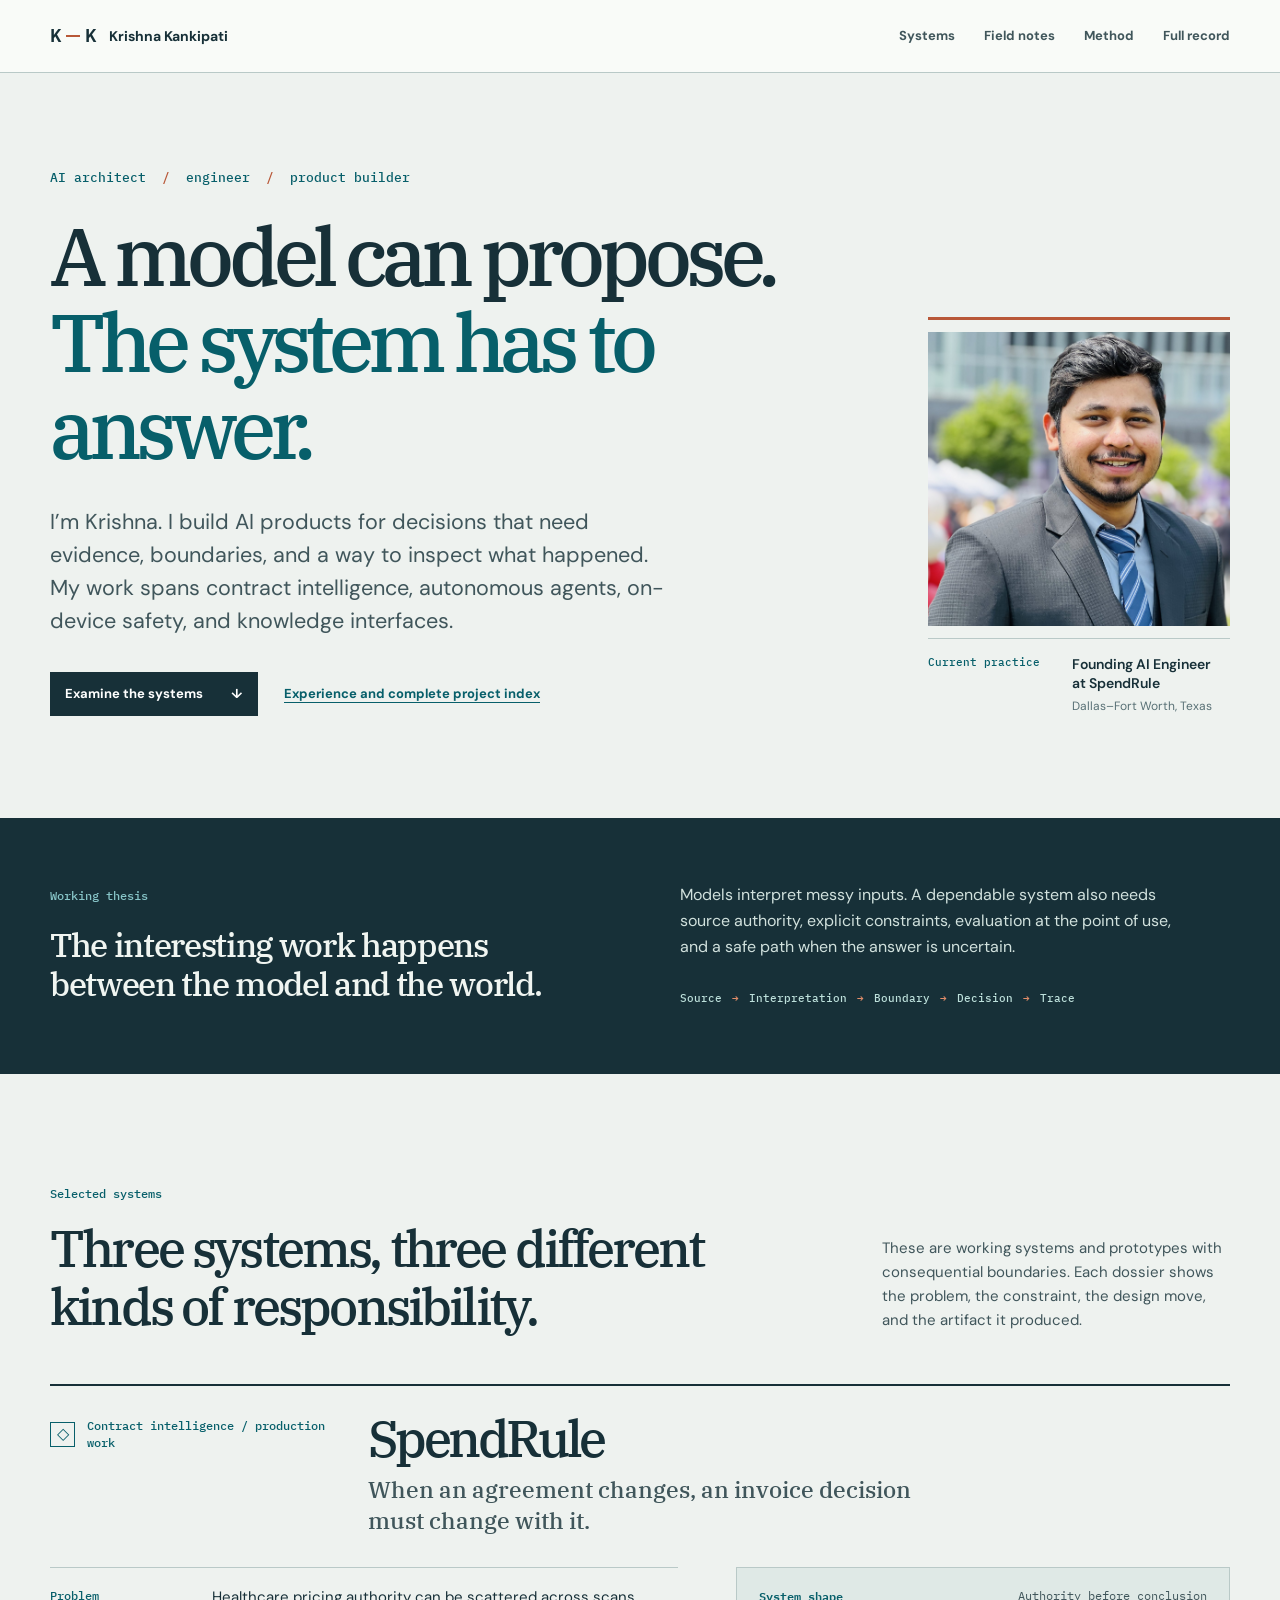
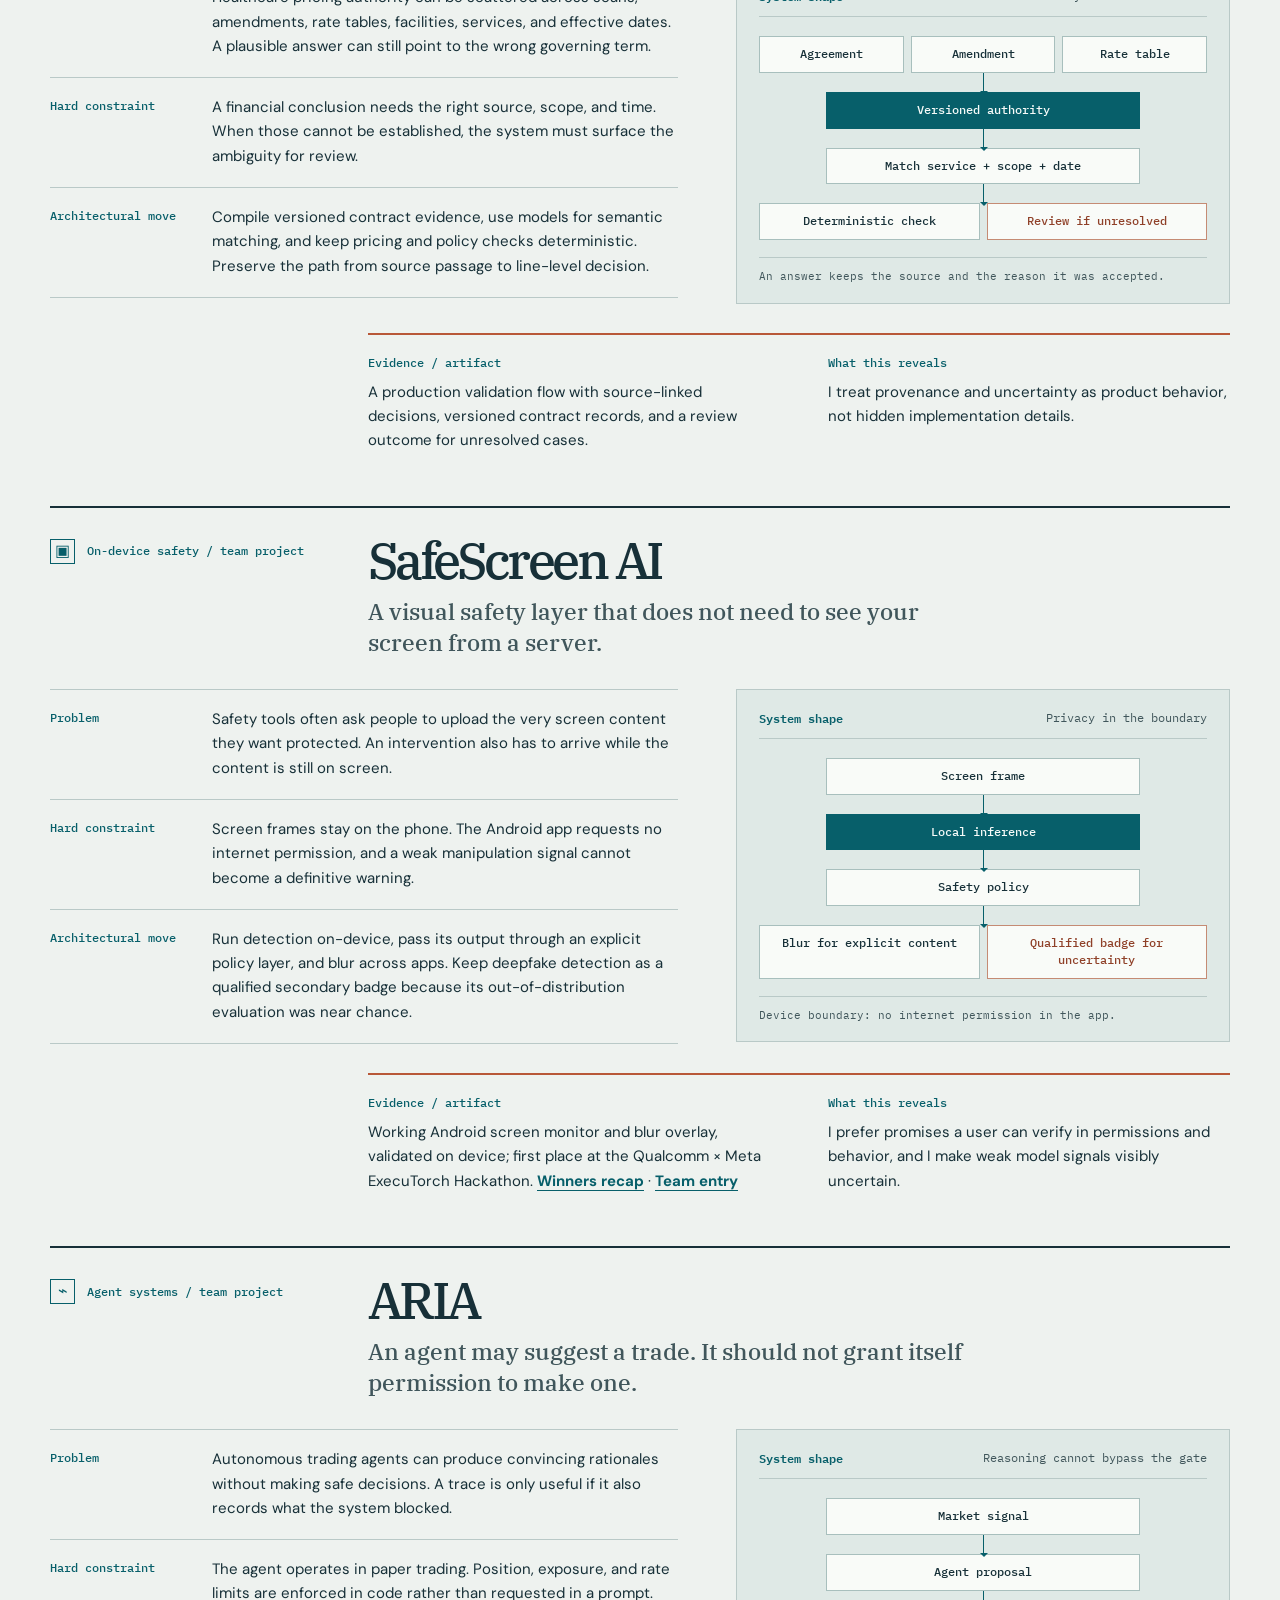
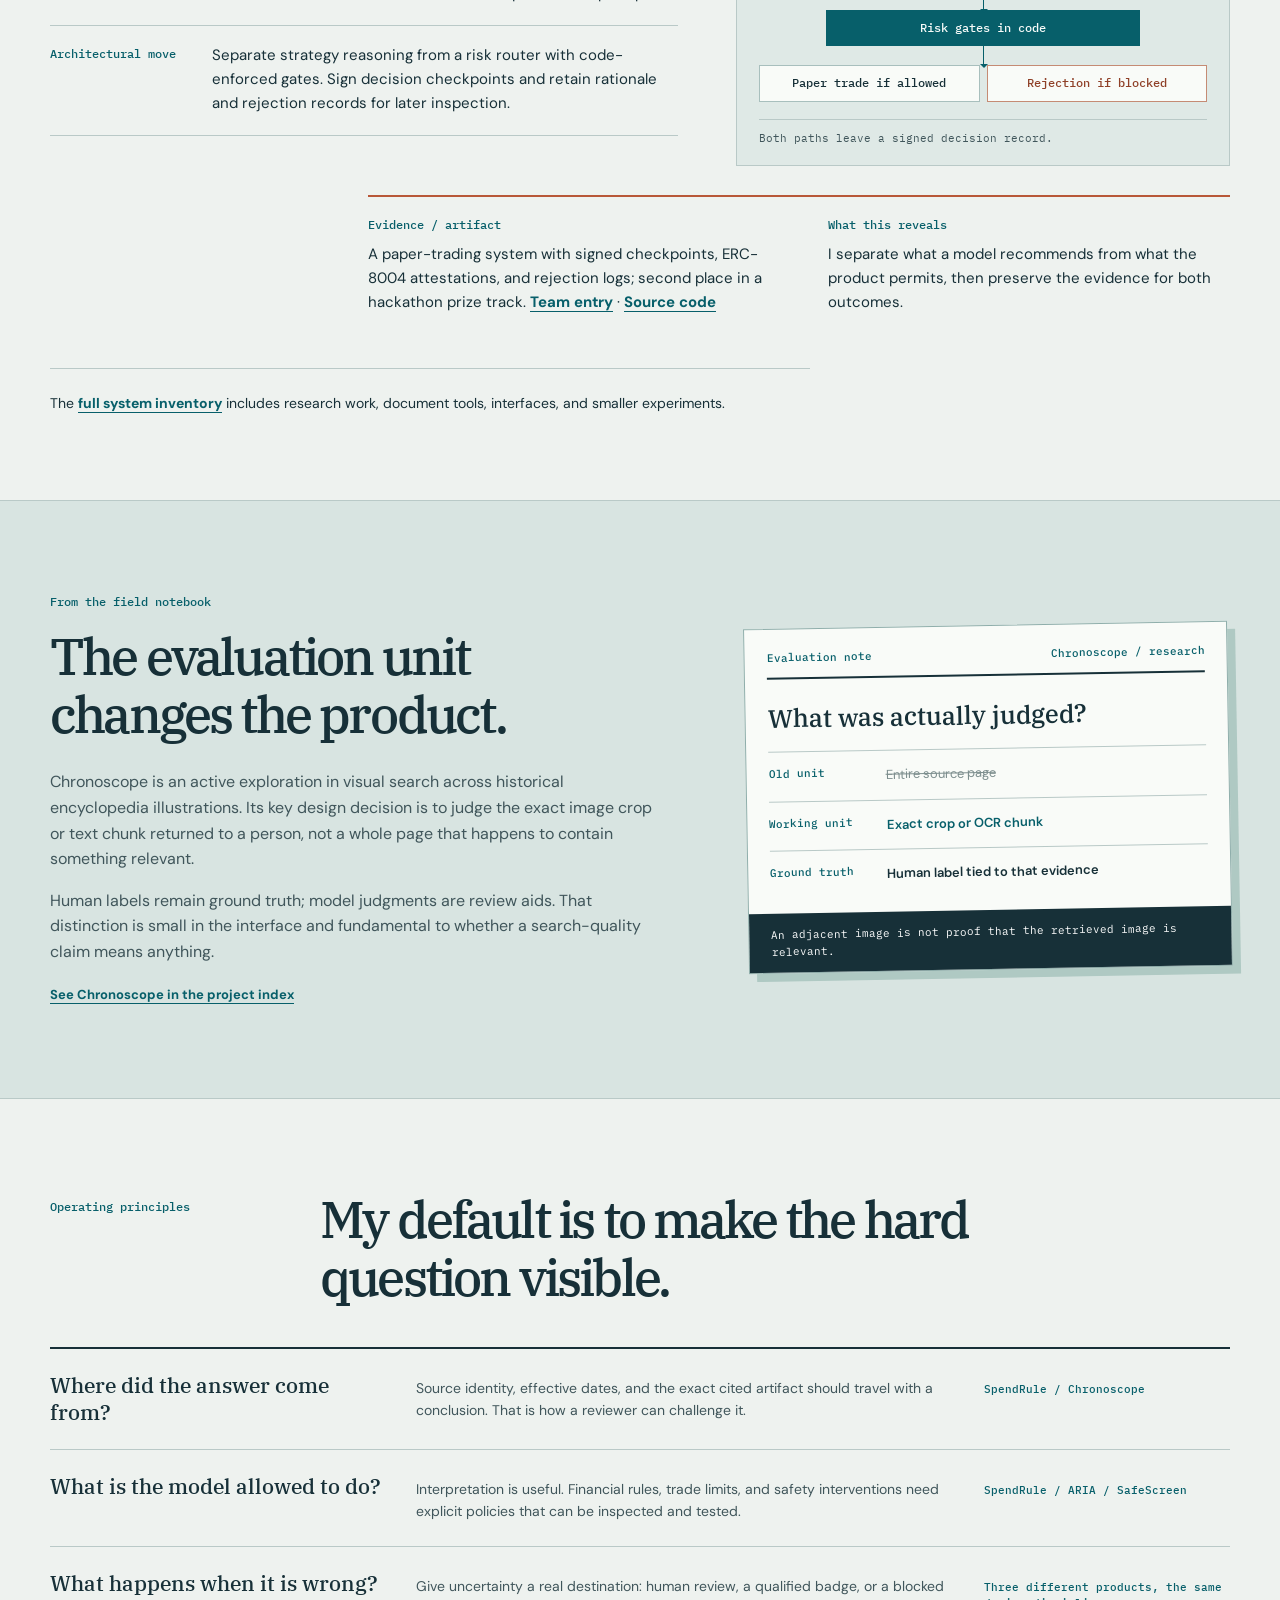
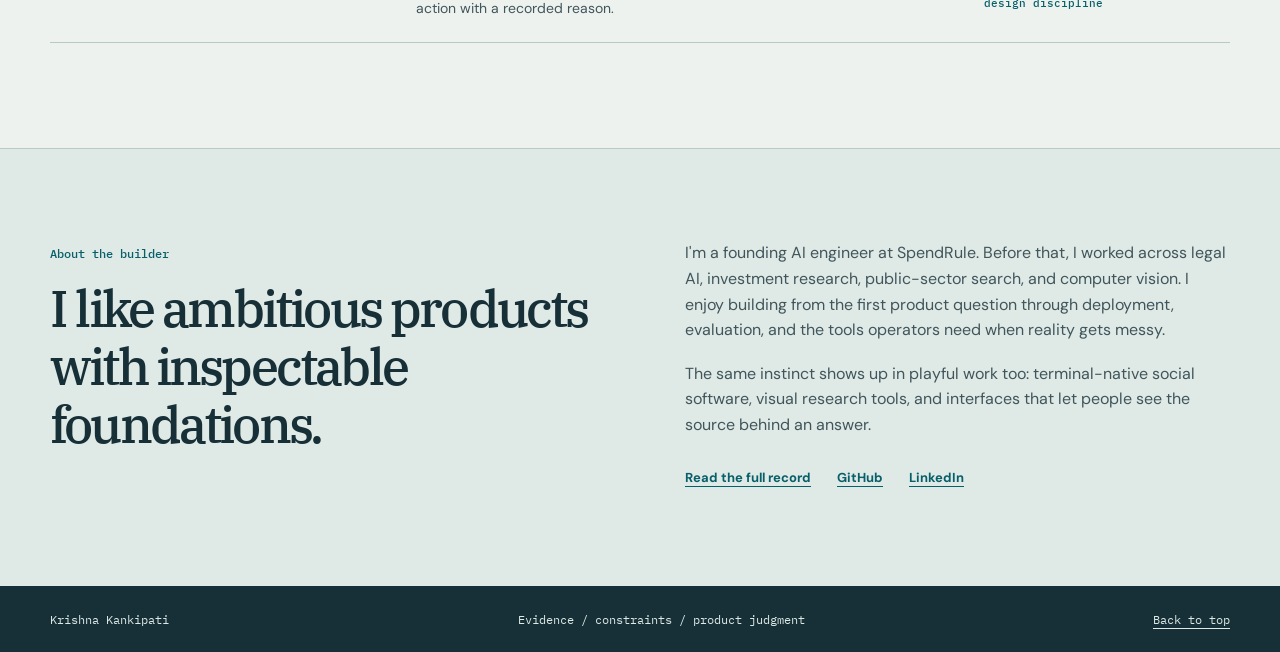
==== commit 7d02ada3: "Redesign portfolio as AI systems dossiers" ====
--- a/index.html
+++ b/index.html
@@ -2,71 +2,73 @@
 <html lang="en">
 <head>
   <meta charset="utf-8">
-  <meta name="viewport" content="width=device-width,initial-scale=1">
-  <meta name="description" content="Krishna Kankipati is an AI architect and builder working across evidence-driven AI, automation, computer vision, and ambitious products.">
-  <title>Krishna Kankipati — AI architect & builder</title>
+  <meta name="viewport" content="width=device-width, initial-scale=1">
+  <meta name="description" content="Krishna Kankipati builds AI systems where evidence, constraints, evaluation, and product judgment matter.">
+  <title>Krishna Kankipati — AI systems architect</title>
   <link rel="icon" href="assets/favicon.svg" type="image/svg+xml">
   <link rel="preconnect" href="https://fonts.googleapis.com">
   <link rel="preconnect" href="https://fonts.gstatic.com" crossorigin>
-  <link href="https://fonts.googleapis.com/css2?family=IBM+Plex+Mono:wght@400;500;600&family=IBM+Plex+Sans:wght@400;500;600;700&family=IBM+Plex+Serif:wght@400;500;600&display=swap" rel="stylesheet">
+  <link href="https://fonts.googleapis.com/css2?family=DM+Sans:wght@400;500;600;700&family=IBM+Plex+Mono:wght@400;500;600&family=IBM+Plex+Serif:wght@400;500;600&display=swap" rel="stylesheet">
   <link rel="stylesheet" href="styles.css">
 </head>
-<body class="home">
+<body class="site-home">
   <a class="skip-link" href="#main">Skip to content</a>
-  <header class="home-nav">
-    <div class="shell home-nav-inner">
-      <a class="brand" href="index.html" aria-label="Krishna Kankipati, home">KK<span class="brand-dot">.</span></a>
-      <nav aria-label="Main navigation"><a href="#work">Selected work</a><a href="#approach">How I think</a><a href="#about">About</a><a href="cv.html">CV ↗</a></nav>
+  <header class="site-header">
+    <div class="container header-row">
+      <a class="site-mark" href="index.html" aria-label="Krishna Kankipati, home"><span class="mark-symbol">K<span class="mark-rule"></span>K</span><span>Krishna Kankipati</span></a>
+      <nav aria-label="Main navigation"><a href="#systems">Systems</a><a href="#notes">Field notes</a><a href="#method">Method</a><a href="cv.html">Full record</a></nav>
     </div>
   </header>
   <main id="main">
-    <section class="hero shell" aria-labelledby="hero-title">
-      <div class="hero-copy">
-        <p class="eyebrow"><span class="signal-dot"></span> Krishna Kankipati / AI architect &amp; builder</p>
-        <h1 id="hero-title">I build AI systems that can <em>answer for their decisions.</em></h1>
-        <p class="hero-lede">From contracts and financial claims to on-device safety and visual search, I turn hard problems into products with clear evidence, deliberate boundaries, and room to grow.</p>
-        <div class="hero-actions"><a class="button-primary" href="#work">Explore selected work <span aria-hidden="true">↘</span></a><a class="text-action" href="cv.html">Read my background ↗</a></div>
+    <section class="cover container" aria-labelledby="cover-title">
+      <div class="cover-main">
+        <p class="cover-kicker">AI architect <span aria-hidden="true">/</span> engineer <span aria-hidden="true">/</span> product builder</p>
+        <h1 id="cover-title">A model can propose.<br><span>The system has to answer.</span></h1>
+        <p class="cover-intro">I’m Krishna. I build AI products for decisions that need evidence, boundaries, and a way to inspect what happened. My work spans contract intelligence, autonomous agents, on-device safety, and knowledge interfaces.</p>
+        <div class="cover-links"><a class="primary-link" href="#systems">Examine the systems <span aria-hidden="true">↓</span></a><a href="cv.html">Experience and complete project index</a></div>
       </div>
-      <aside class="hero-aside" aria-label="What guides my work">
-        <img src="assets/krishna-headshot.jpg" alt="Portrait of Krishna Kankipati" width="1311" height="1400">
-        <div class="hero-aside-copy"><span class="micro-label">The recurring question</span><p>What has to be true before this system earns a user's trust?</p></div>
+      <aside class="cover-identity" aria-label="About Krishna">
+        <img src="assets/krishna-headshot.jpg" alt="Krishna Kankipati" width="1311" height="1400">
+        <div class="identity-caption"><span>Current practice</span><strong>Founding AI Engineer<br>at SpendRule</strong><p>Dallas–Fort Worth, Texas</p></div>
       </aside>
     </section>
 
-    <section class="premise-band" aria-labelledby="premise-title"><div class="shell premise-inner"><p class="micro-label">The work, in one line</p><h2 id="premise-title">A model is one component. The product is the entire chain around it.</h2><p>I work across product design, data, retrieval, model behavior, deterministic rules, evaluation, and operations. The interesting engineering lives at their boundaries.</p></div></section>
+    <section class="system-thesis" aria-labelledby="thesis-title"><div class="container thesis-grid"><div class="thesis-lead"><span class="section-marker">Working thesis</span><h2 id="thesis-title">The interesting work happens between the model and the world.</h2></div><div class="thesis-detail"><p>Models interpret messy inputs. A dependable system also needs source authority, explicit constraints, evaluation at the point of use, and a safe path when the answer is uncertain.</p><div class="trace-line" aria-label="Typical system path"><span>Source</span><span>Interpretation</span><span>Boundary</span><span>Decision</span><span>Trace</span></div></div></div></section>
 
-    <section class="home-section shell" id="work" aria-labelledby="work-title">
-      <div class="section-intro"><div><p class="eyebrow">01 / Selected work</p><h2 id="work-title">The architecture is the story.</h2></div><p>Different domains, one habit: find the failure that matters, then make the system explainable and resilient around it.</p></div>
-      <div class="project-list">
-        <article class="project-feature">
-          <div class="project-meta"><span>01 / Healthcare AI</span><span>SpendRule · production work</span></div>
-          <div class="project-main"><div><h3>When a contract changes, an invoice decision has to change with it.</h3><p class="project-context">Contract intelligence &amp; invoice validation</p></div><div class="project-detail"><p>Healthcare agreements hide pricing authority across scans, amendments, tables, sites, and effective dates. A fluent answer is useless if it cites the wrong term.</p><p>I architect the path from document intake to evidence-backed charge validation: versioned source records, semantic matching where judgment is needed, deterministic pricing and policy checks where correctness must be enforced, and review paths for ambiguity.</p><p class="project-takeaway"><strong>The design choice:</strong> make source authority and uncertainty explicit before making a financial claim.</p></div></div>
-          <div class="project-flow" aria-label="System path"><span>Messy agreements</span><i aria-hidden="true">→</i><span>Versioned authority</span><i aria-hidden="true">→</i><span>Bounded decision</span><i aria-hidden="true">→</i><span>Human review when needed</span></div>
-        </article>
-        <article class="project-feature">
-          <div class="project-meta"><span>02 / On-device AI</span><span>SafeScreen AI · 1st place, Qualcomm × Meta ExecuTorch Hackathon</span></div>
-          <div class="project-main"><div><h3>A safety layer should not need your private screen sent to a server.</h3><p class="project-context">System-wide visual protection for Android</p></div><div class="project-detail"><p>SafeScreen scans across apps and blurs explicit content on the device. The Android app requests no internet permission, so its privacy promise is visible in the architecture, not just the copy.</p><p>The team separated reliable primary blur behavior from a weaker deepfake signal, presenting the latter as an uncertain badge rather than an authoritative verdict.</p><p class="project-takeaway"><strong>The design choice:</strong> put privacy and model uncertainty into the product's actual behavior.</p><a class="project-link" href="https://lablab.ai/ai-hackathons/qualcomm-x-meta-executorch-hackathon/safescreen-ai" target="_blank" rel="noopener noreferrer">See the team project ↗</a></div></div>
-          <div class="project-flow" aria-label="System path"><span>Screen capture</span><i aria-hidden="true">→</i><span>Local inference</span><i aria-hidden="true">→</i><span>Bounded safety policy</span><i aria-hidden="true">→</i><span>On-screen intervention</span></div>
-        </article>
-        <article class="project-feature">
-          <div class="project-meta"><span>03 / Agent systems</span><span>ARIA · 2nd place in a hackathon prize track</span></div>
-          <div class="project-main"><div><h3>If an agent can take action, its constraints have to live outside the prompt.</h3><p class="project-context">Verifiable, paper-trading AI agent</p></div><div class="project-detail"><p>ARIA explores autonomous trading with multiple strategies, paper execution, signed decision checkpoints, and verifiable rationale. The important question is not whether the agent can produce a trade idea; it is whether a risky idea can cross a hard boundary.</p><p>Risk gates are enforced in code, while accepted and rejected decisions leave a record that can be inspected later.</p><p class="project-takeaway"><strong>The design choice:</strong> separate model reasoning from permission to act.</p><a class="project-link" href="https://github.com/Krishna2709/project-aria" target="_blank" rel="noopener noreferrer">Explore ARIA ↗</a></div></div>
-          <div class="project-flow" aria-label="System path"><span>Market signal</span><i aria-hidden="true">→</i><span>Agent proposal</span><i aria-hidden="true">→</i><span>Code-enforced risk gates</span><i aria-hidden="true">→</i><span>Signed record</span></div>
-        </article>
-        <article class="project-feature">
-          <div class="project-meta"><span>04 / Knowledge interfaces</span><span>Chronoscope · active exploration</span></div>
-          <div class="project-main"><div><h3>To search the history of ideas, first decide what counts as evidence.</h3><p class="project-context">A visual observatory for historical knowledge</p></div><div class="project-detail"><p>Chronoscope explores visual search across historical encyclopedia illustrations. The experience invites people to follow how objects and concepts change over time, while the retrieval system must still identify the exact crop or text that supports a result.</p><p>Evaluation ties each judgment to the specific evidence a model saw. Human labels remain the ground truth; automated judges help review, but do not silently become it.</p><p class="project-takeaway"><strong>The design choice:</strong> design the evaluation unit alongside the interface, before claiming search quality.</p></div></div>
-          <div class="project-flow" aria-label="System path"><span>Historical scans</span><i aria-hidden="true">→</i><span>Exact visual evidence</span><i aria-hidden="true">→</i><span>Human judgment</span><i aria-hidden="true">→</i><span>Explorable history</span></div>
-        </article>
-      </div>
+    <section class="systems container" id="systems" aria-labelledby="systems-title">
+      <header class="section-heading"><div><span class="section-marker">Selected systems</span><h2 id="systems-title">Three systems, three different kinds of responsibility.</h2></div><p>These are working systems and prototypes with consequential boundaries. Each dossier shows the problem, the constraint, the design move, and the artifact it produced.</p></header>
+
+      <article class="dossier" id="spendrule" aria-labelledby="spendrule-title">
+        <header class="dossier-heading"><div class="dossier-id"><span class="dossier-glyph" aria-hidden="true">◇</span><span>Contract intelligence / production work</span></div><div><h3 id="spendrule-title">SpendRule</h3><p>When an agreement changes, an invoice decision must change with it.</p></div></header>
+        <div class="dossier-body">
+          <div class="dossier-story"><div class="anatomy-item"><h4>Problem</h4><p>Healthcare pricing authority can be scattered across scans, amendments, rate tables, facilities, services, and effective dates. A plausible answer can still point to the wrong governing term.</p></div><div class="anatomy-item"><h4>Hard constraint</h4><p>A financial conclusion needs the right source, scope, and time. When those cannot be established, the system must surface the ambiguity for review.</p></div><div class="anatomy-item"><h4>Architectural move</h4><p>Compile versioned contract evidence, use models for semantic matching, and keep pricing and policy checks deterministic. Preserve the path from source passage to line-level decision.</p></div></div>
+          <figure class="system-figure"><figcaption>System shape <span>Authority before conclusion</span></figcaption><div class="map map-contract"><div class="map-inputs"><span>Agreement</span><span>Amendment</span><span>Rate table</span></div><div class="map-connector" aria-hidden="true"></div><div class="map-stage emph">Versioned authority</div><div class="map-connector" aria-hidden="true"></div><div class="map-stage">Match service + scope + date</div><div class="map-connector" aria-hidden="true"></div><div class="map-output"><span>Deterministic check</span><span>Review if unresolved</span></div></div><p class="map-foot">An answer keeps the source and the reason it was accepted.</p></figure>
+        </div>
+        <div class="dossier-bottom"><div><h4>Evidence / artifact</h4><p>A production validation flow with source-linked decisions, versioned contract records, and a review outcome for unresolved cases.</p></div><div><h4>What this reveals</h4><p>I treat provenance and uncertainty as product behavior, not hidden implementation details.</p></div></div>
+      </article>
+
+      <article class="dossier" id="safescreen" aria-labelledby="safescreen-title">
+        <header class="dossier-heading"><div class="dossier-id"><span class="dossier-glyph" aria-hidden="true">▣</span><span>On-device safety / team project</span></div><div><h3 id="safescreen-title">SafeScreen AI</h3><p>A visual safety layer that does not need to see your screen from a server.</p></div></header>
+        <div class="dossier-body"><div class="dossier-story"><div class="anatomy-item"><h4>Problem</h4><p>Safety tools often ask people to upload the very screen content they want protected. An intervention also has to arrive while the content is still on screen.</p></div><div class="anatomy-item"><h4>Hard constraint</h4><p>Screen frames stay on the phone. The Android app requests no internet permission, and a weak manipulation signal cannot become a definitive warning.</p></div><div class="anatomy-item"><h4>Architectural move</h4><p>Run detection on-device, pass its output through an explicit policy layer, and blur across apps. Keep deepfake detection as a qualified secondary badge because its out-of-distribution evaluation was near chance.</p></div></div>
+          <figure class="system-figure"><figcaption>System shape <span>Privacy in the boundary</span></figcaption><div class="map map-screen"><div class="map-stage">Screen frame</div><div class="map-connector" aria-hidden="true"></div><div class="map-stage emph">Local inference</div><div class="map-connector" aria-hidden="true"></div><div class="map-stage">Safety policy</div><div class="map-connector" aria-hidden="true"></div><div class="map-output"><span>Blur for explicit content</span><span>Qualified badge for uncertainty</span></div></div><p class="map-foot">Device boundary: no internet permission in the app.</p></figure>
+        </div><div class="dossier-bottom"><div><h4>Evidence / artifact</h4><p>Working Android screen monitor and blur overlay, validated on device; first place at the Qualcomm × Meta ExecuTorch Hackathon. <a href="https://pytorch.org/blog/building-the-future-of-on-device-ai-at-the-executorch-hackathon/" target="_blank" rel="noopener noreferrer">Winners recap</a> · <a href="https://lablab.ai/ai-hackathons/qualcomm-x-meta-executorch-hackathon/safescreen-ai" target="_blank" rel="noopener noreferrer">Team entry</a></p></div><div><h4>What this reveals</h4><p>I prefer promises a user can verify in permissions and behavior, and I make weak model signals visibly uncertain.</p></div></div>
+      </article>
+
+      <article class="dossier" id="aria" aria-labelledby="aria-title">
+        <header class="dossier-heading"><div class="dossier-id"><span class="dossier-glyph" aria-hidden="true">⌁</span><span>Agent systems / team project</span></div><div><h3 id="aria-title">ARIA</h3><p>An agent may suggest a trade. It should not grant itself permission to make one.</p></div></header>
+        <div class="dossier-body"><div class="dossier-story"><div class="anatomy-item"><h4>Problem</h4><p>Autonomous trading agents can produce convincing rationales without making safe decisions. A trace is only useful if it also records what the system blocked.</p></div><div class="anatomy-item"><h4>Hard constraint</h4><p>The agent operates in paper trading. Position, exposure, and rate limits are enforced in code rather than requested in a prompt.</p></div><div class="anatomy-item"><h4>Architectural move</h4><p>Separate strategy reasoning from a risk router with code-enforced gates. Sign decision checkpoints and retain rationale and rejection records for later inspection.</p></div></div>
+          <figure class="system-figure"><figcaption>System shape <span>Reasoning cannot bypass the gate</span></figcaption><div class="map map-aria"><div class="map-stage">Market signal</div><div class="map-connector" aria-hidden="true"></div><div class="map-stage">Agent proposal</div><div class="map-connector" aria-hidden="true"></div><div class="map-stage emph">Risk gates in code</div><div class="map-connector" aria-hidden="true"></div><div class="map-output"><span>Paper trade if allowed</span><span>Rejection if blocked</span></div></div><p class="map-foot">Both paths leave a signed decision record.</p></figure>
+        </div><div class="dossier-bottom"><div><h4>Evidence / artifact</h4><p>A paper-trading system with signed checkpoints, ERC-8004 attestations, and rejection logs; second place in a hackathon prize track. <a href="https://lablab.ai/ai-hackathons/ai-trading-agents/0truxt" target="_blank" rel="noopener noreferrer">Team entry</a> · <a href="https://github.com/Krishna2709/project-aria" target="_blank" rel="noopener noreferrer">Source code</a></p></div><div><h4>What this reveals</h4><p>I separate what a model recommends from what the product permits, then preserve the evidence for both outcomes.</p></div></div>
+      </article>
+      <p class="inventory-link">The <a href="cv.html#projects">full system inventory</a> includes research work, document tools, interfaces, and smaller experiments.</p>
     </section>
 
-    <section class="principles" id="approach" aria-labelledby="approach-title"><div class="shell"><div class="section-intro"><div><p class="eyebrow">02 / How I think</p><h2 id="approach-title">The decisions behind the demos.</h2></div><p>These are working principles I return to when the system becomes complex or the stakes rise.</p></div><div class="principle-grid"><article><span class="principle-no">01</span><h3>Start with the decision.</h3><p>Define what the user needs to decide, what evidence can support it, and what the system should say when that evidence is missing.</p></article><article><span class="principle-no">02</span><h3>Give models a bounded role.</h3><p>Let models interpret ambiguity. Put prices, permissions, risk limits, and other hard invariants in code and data that can be tested.</p></article><article><span class="principle-no">03</span><h3>Design for the second day.</h3><p>Version the sources, trace the path, make work resumable, and leave operators a safe way to inspect, replay, or correct a decision.</p></article><article><span class="principle-no">04</span><h3>Measure the thing people actually see.</h3><p>Evaluate the exact answer, passage, image, or intervention delivered to a user. A metric about a nearby artifact is not proof of quality.</p></article></div></div></section>
+    <section class="notebook" id="notes" aria-labelledby="notes-title"><div class="container notebook-grid"><div class="notebook-intro"><span class="section-marker">From the field notebook</span><h2 id="notes-title">The evaluation unit changes the product.</h2><p>Chronoscope is an active exploration in visual search across historical encyclopedia illustrations. Its key design decision is to judge the exact image crop or text chunk returned to a person, not a whole page that happens to contain something relevant.</p><p>Human labels remain ground truth; model judgments are review aids. That distinction is small in the interface and fundamental to whether a search-quality claim means anything.</p><a href="cv.html#projects">See Chronoscope in the project index</a></div><div class="evidence-sheet" aria-label="Chronoscope evaluation note"><div class="sheet-top"><span>Evaluation note</span><span>Chronoscope / research</span></div><div class="sheet-question">What was actually judged?</div><div class="sheet-row"><span>Old unit</span><del>Entire source page</del></div><div class="sheet-row selected"><span>Working unit</span><strong>Exact crop or OCR chunk</strong></div><div class="sheet-row"><span>Ground truth</span><strong>Human label tied to that evidence</strong></div><div class="sheet-bottom">An adjacent image is not proof that the retrieved image is relevant.</div></div></div></section>
 
-    <section class="range home-section shell" aria-labelledby="range-title"><div class="section-intro"><div><p class="eyebrow">03 / Range &amp; curiosity</p><h2 id="range-title">Serious engineering. Room to play.</h2></div><p>I like products with a clear point of view, whether the surface is a terminal, a historical archive, or a public document.</p></div><div class="range-grid"><article><p class="micro-label">Product / terminal</p><h3>DevCrush</h3><p>A playful, terminal-native social product for developers. Its privacy controls, explicit house-bot labels, and opt-in profile data are part of the interaction design.</p></article><article><p class="micro-label">Public knowledge</p><h3>MITRA</h3><p>A constitutional search and Q&amp;A project built around navigable, citable source material and grounded answers.</p><a href="https://mitra-platform.netlify.app/" target="_blank" rel="noopener noreferrer">Explore MITRA ↗</a></article><article><p class="micro-label">Document tools</p><h3>PDF Canvas</h3><p>A review interface that finds and highlights cited text in the rendered PDF itself, connecting an answer back to the page a person can inspect.</p><a href="https://github.com/Krishna2709/pdf-canvas" target="_blank" rel="noopener noreferrer">View the repository ↗</a></article></div><p class="range-more"><a href="https://github.com/Krishna2709" target="_blank" rel="noopener noreferrer">More experiments and source code on GitHub ↗</a></p></section>
+    <section class="method container" id="method" aria-labelledby="method-title"><div class="method-intro"><span class="section-marker">Operating principles</span><h2 id="method-title">My default is to make the hard question visible.</h2></div><div class="method-list"><div><h3>Where did the answer come from?</h3><p>Source identity, effective dates, and the exact cited artifact should travel with a conclusion. That is how a reviewer can challenge it.</p><span>SpendRule / Chronoscope</span></div><div><h3>What is the model allowed to do?</h3><p>Interpretation is useful. Financial rules, trade limits, and safety interventions need explicit policies that can be inspected and tested.</p><span>SpendRule / ARIA / SafeScreen</span></div><div><h3>What happens when it is wrong?</h3><p>Give uncertainty a real destination: human review, a qualified badge, or a blocked action with a recorded reason.</p><span>Three different products, the same design discipline</span></div></div></section>
 
-    <section class="about-band" id="about" aria-labelledby="about-title"><div class="shell about-grid"><div><p class="eyebrow">04 / About</p><h2 id="about-title">I work across the whole system.</h2></div><div><p>I’m a founding AI engineer at SpendRule, with earlier work in legal AI, investment research, public-sector search, and computer vision. I’ve built from prototype to production, and I’m most energized by problems where product judgment and engineering rigor have to meet.</p><p>The long view: AI should help people make better decisions in complicated environments, with enough clarity that they can question, trust, and improve the system.</p><div class="about-actions"><a href="cv.html">Experience, skills &amp; credentials ↗</a><a href="https://www.linkedin.com/in/krishnacse/" target="_blank" rel="noopener noreferrer">LinkedIn ↗</a><a href="https://github.com/Krishna2709" target="_blank" rel="noopener noreferrer">GitHub ↗</a></div></div></div></section>
+    <section class="closing" aria-labelledby="closing-title"><div class="container closing-grid"><div><span class="section-marker">About the builder</span><h2 id="closing-title">I like ambitious products with inspectable foundations.</h2></div><div><p>I'm a founding AI engineer at SpendRule. Before that, I worked across legal AI, investment research, public-sector search, and computer vision. I enjoy building from the first product question through deployment, evaluation, and the tools operators need when reality gets messy.</p><p>The same instinct shows up in playful work too: terminal-native social software, visual research tools, and interfaces that let people see the source behind an answer.</p><div class="closing-links"><a href="cv.html">Read the full record</a><a href="https://github.com/Krishna2709" target="_blank" rel="noopener noreferrer">GitHub</a><a href="https://www.linkedin.com/in/krishnacse/" target="_blank" rel="noopener noreferrer">LinkedIn</a></div></div></div></section>
   </main>
-  <footer class="home-footer"><div class="shell"><p>Krishna Kankipati <span>— building systems worth understanding.</span></p><a href="#main">Back to top ↑</a></div></footer>
+  <footer class="site-footer"><div class="container footer-row"><span>Krishna Kankipati</span><span>Evidence / constraints / product judgment</span><a href="#main">Back to top</a></div></footer>
 </body>
 </html>
--- a/styles.css
+++ b/styles.css
@@ -1,29 +1,281 @@
-:root{--ink:#1c2930;--muted:#4d5b62;--rule:#d6dfe1;--accent:#146174;--paper:#fff;--sans:"IBM Plex Sans",Arial,sans-serif;--serif:"IBM Plex Serif",Georgia,serif}
-*{box-sizing:border-box}html{scroll-behavior:smooth}body{margin:0;background:var(--paper);color:var(--ink);font:15px/1.58 var(--sans)}a{color:var(--accent);text-underline-offset:3px}a:hover{text-decoration-thickness:2px}a:focus-visible,button:focus-visible{outline:3px solid #d18a41;outline-offset:4px}.shell{width:min(calc(100% - 64px),1060px);margin-inline:auto}.skip-link{position:absolute;top:-50px;left:16px;padding:7px 12px;background:#fff;z-index:3}.skip-link:focus{top:12px}
-.topbar{border-bottom:1px solid var(--rule);background:#f8faf9}.topbar-inner{min-height:58px;display:flex;align-items:center;justify-content:space-between;gap:24px}.topbar-name{font-size:13px;font-weight:700;color:var(--ink);text-decoration:none;white-space:nowrap}.topbar nav{display:flex;gap:19px;flex-wrap:wrap}.topbar nav a{font-size:12px;font-weight:600;text-decoration:none;color:var(--muted)}.topbar nav a:hover{color:var(--accent);text-decoration:underline}.print-button{border:1px solid #8ba6ad;background:transparent;color:var(--accent);font:600 12px var(--sans);padding:7px 10px;cursor:pointer;white-space:nowrap}.print-button:hover{background:#e9f2f3}
-.cv{padding-top:48px;padding-bottom:65px}.cv-header{display:flex;align-items:end;justify-content:space-between;gap:35px;padding-bottom:34px;border-bottom:3px solid var(--ink)}.identity{display:flex;gap:23px;align-items:center}.portrait{width:92px;height:102px;object-fit:cover;object-position:center 30%;border:1px solid var(--rule)}.role{color:var(--accent);font-size:12px;font-weight:700;text-transform:uppercase;letter-spacing:.06em;margin:0 0 6px}h1{font:500 clamp(2.35rem,4vw,3.35rem)/1.1 var(--serif);letter-spacing:-.045em;margin:0 0 5px}.location{font-size:13px;color:var(--muted);margin:0}.contact-links{display:flex;gap:10px 18px;flex-wrap:wrap;justify-content:end;padding-bottom:4px}.contact-links a{font-size:12px;font-weight:600;white-space:nowrap}
-.cv-section{display:grid;grid-template-columns:185px minmax(0,1fr);gap:30px;padding:27px 0;border-bottom:1px solid var(--rule);scroll-margin-top:20px}.cv-section>h2{font-size:14px;line-height:1.3;font-weight:700;letter-spacing:.015em;margin:2px 0 0}.section-body>p{margin:0 0 12px}.section-body>p:last-child{margin-bottom:0}.summary p{font-size:15px;line-height:1.64;max-width:79ch}.entry{padding:0 0 22px;margin:0 0 23px;border-bottom:1px solid #e7eced;break-inside:avoid}.entry:last-child{padding-bottom:0;margin-bottom:0;border-bottom:0}.entry-head{display:flex;justify-content:space-between;align-items:baseline;gap:18px}.entry h3{font-size:16px;font-weight:700;line-height:1.3;margin:0 0 2px}.organization{color:var(--accent);font-weight:600;font-size:13px;margin:0}.entry time,.entry-type{flex:none;color:var(--muted);font-size:12px;font-weight:600;white-space:nowrap}.entry ul{margin:10px 0 0;padding-left:19px}.entry li{padding-left:1px;margin:3px 0}.entry li::marker{color:#7396a0}.entry-note{margin:9px 0 0;color:var(--muted)}.small-link{font:600 12px var(--sans);vertical-align:middle;margin-left:8px}.compact{padding-bottom:17px;margin-bottom:17px}.skill-list>div{display:grid;grid-template-columns:130px 1fr;gap:16px;margin-bottom:12px}.skill-list>div:last-child{margin-bottom:0}.skill-list h3{font-size:13px;margin:1px 0 0}.skill-list p{margin:0}.credential-list{margin:0 0 14px;padding-left:19px}.credential-list li{margin:4px 0}.writing a{font-weight:600;white-space:nowrap}.site-footer{display:flex;justify-content:space-between;color:var(--muted);font-size:12px;padding-bottom:30px}.site-footer a{text-decoration:none}
-.award-rank{display:inline-block;vertical-align:middle;margin-left:8px;padding:2px 7px;background:#eaf3f4;color:#0b5f72;font:700 11px var(--sans);letter-spacing:0}.award>p{margin:10px 0 0}.award>p a{font-weight:600}.section-heading-link{display:block;margin-top:8px;font:600 11px var(--sans);letter-spacing:0}
-@media(max-width:850px){.topbar-inner{flex-wrap:wrap;padding:12px 0;gap:7px 22px}.topbar nav{order:3;width:100%;gap:15px}.contact-links{max-width:190px}.cv-section{grid-template-columns:145px 1fr;gap:20px}}@media(max-width:650px){.shell{width:min(calc(100% - 36px),1060px)}.cv{padding-top:31px}.cv-header{display:block;padding-bottom:24px}.identity{gap:14px}.portrait{width:72px;height:82px}h1{font-size:2.1rem}.role{font-size:10px}.contact-links{max-width:none;justify-content:start;margin-top:19px}.cv-section{display:block;padding:23px 0}.cv-section>h2{font-size:14px;text-transform:uppercase;letter-spacing:.07em;color:var(--accent);margin:0 0 16px}.entry-head{align-items:start;flex-direction:column;gap:3px}.entry time,.entry-type{font-size:11px}.skill-list>div{grid-template-columns:1fr;gap:2px}.topbar nav{gap:10px 15px}.topbar nav a{font-size:11px}}@media(max-width:390px){.identity{align-items:start}.portrait{width:61px;height:72px}h1{font-size:1.9rem}}
-@media print{@page{size:letter;margin:.45in}.topbar,.site-footer,.print-button,.skip-link{display:none!important}html{scroll-behavior:auto}body{font:9.3pt/1.4 Arial,sans-serif;color:#111}.shell{width:100%;max-width:none}.cv{padding:0}.cv-header{padding-bottom:13px}.portrait{width:65px;height:70px}.role{font-size:7.5pt}.contact-links a{font-size:8pt}.cv-section{grid-template-columns:110px 1fr;gap:17px;padding:13px 0;break-inside:auto}.cv-section>h2{font-size:9pt}.entry{padding-bottom:10px;margin-bottom:10px;break-inside:avoid}.entry h3{font-size:10pt}.organization,.entry time,.entry-type{font-size:8pt}.entry ul{margin-top:5px}.entry li{margin:2px 0}.summary p{font-size:9.3pt}a{color:#111;text-decoration:none}.small-link{display:none}}
-@media(prefers-reduced-motion:reduce){html{scroll-behavior:auto}}
-
-/* Narrative homepage */
-body.home{--ink:#142b33;--muted:#53636b;--rule:#cbd8d9;--accent:#096a78;background:#f5f8f7;font-size:16px;line-height:1.6}
-.home .shell{width:min(calc(100% - 72px),1180px)}
-.home-nav{background:#f5f8f7;border-bottom:1px solid var(--rule)}
-.home-nav-inner{height:74px;display:flex;align-items:center;justify-content:space-between}
-.brand{font:700 23px/1 var(--sans);letter-spacing:-.08em;color:var(--ink);text-decoration:none}.brand-dot{color:#db693d}
-.home-nav nav{display:flex;align-items:center;gap:32px}.home-nav nav a{color:var(--ink);font-size:13px;font-weight:600;text-decoration:none}.home-nav nav a:hover,.home-nav nav a:focus-visible{text-decoration:underline;text-underline-offset:5px}
-.home .eyebrow,.home .micro-label{font:600 11px/1.4 "IBM Plex Mono",monospace;letter-spacing:.08em;text-transform:uppercase}.home .eyebrow{color:var(--accent);margin:0 0 22px}.signal-dot{display:inline-block;width:8px;height:8px;margin-right:9px;border-radius:50%;background:#db693d}
-.hero{min-height:660px;display:grid;grid-template-columns:minmax(0,1.75fr) minmax(225px,.65fr);gap:90px;align-items:center;padding-top:95px;padding-bottom:105px}.hero h1{font:500 clamp(3.3rem,6.3vw,6rem)/1.02 var(--serif);letter-spacing:-.07em;max-width:850px;margin:0}.hero h1 em{font-weight:500;color:var(--accent)}.hero-lede{font-size:clamp(1.12rem,1.75vw,1.35rem);line-height:1.52;max-width:670px;color:#374d55;margin:33px 0}.hero-actions{display:flex;gap:28px;align-items:center;flex-wrap:wrap}.button-primary{display:inline-flex;justify-content:space-between;gap:28px;align-items:center;background:var(--ink);color:#fff;text-decoration:none;padding:13px 17px;font-size:13px;font-weight:700}.button-primary:hover{background:var(--accent)}.text-action{font-size:13px;font-weight:700;color:var(--ink)}.hero-aside{align-self:end;padding-bottom:10px}.hero-aside img{display:block;width:100%;height:295px;object-fit:cover;object-position:center 30%;border:1px solid #bdcccf}.hero-aside-copy{border-top:3px solid #da724b;margin-top:18px;padding-top:15px}.hero-aside-copy .micro-label{color:var(--accent)}.hero-aside-copy p{font:500 1.32rem/1.33 var(--serif);margin:9px 0 0}
-.premise-band{background:#dfe9e9;border-top:1px solid #c8d6d8;border-bottom:1px solid #c8d6d8}.premise-inner{display:grid;grid-template-columns:150px minmax(0,1.3fr) minmax(0,.8fr);gap:40px;padding-top:48px;padding-bottom:48px;align-items:start}.premise-inner .micro-label{color:var(--accent);margin:5px 0}.premise-inner h2{font:500 clamp(1.65rem,2.5vw,2.45rem)/1.16 var(--serif);letter-spacing:-.04em;margin:0}.premise-inner>p:last-child{margin:0;color:#3e555e;font-size:15px}
-.home-section{padding-top:110px;padding-bottom:116px}.section-intro{display:grid;grid-template-columns:minmax(0,1.6fr) minmax(230px,.65fr);gap:90px;align-items:end;margin-bottom:50px}.section-intro .eyebrow{margin-bottom:16px}.section-intro h2,.about-grid h2{font:500 clamp(2.5rem,4.3vw,4.2rem)/1.08 var(--serif);letter-spacing:-.055em;margin:0}.section-intro>p{margin:0 0 5px;color:var(--muted);font-size:15px}
-.project-list{border-top:2px solid var(--ink)}.project-feature{border-bottom:1px solid var(--rule);padding:25px 0 35px}.project-meta{display:flex;justify-content:space-between;gap:20px;color:var(--accent);font:600 11px/1.4 "IBM Plex Mono",monospace;text-transform:uppercase;letter-spacing:.035em}.project-meta span:last-child{text-align:right;color:#5c6a70}.project-main{display:grid;grid-template-columns:minmax(0,1fr) minmax(0,.87fr);gap:80px;padding:28px 0 25px}.project-main h3{font:500 clamp(2rem,3vw,3rem)/1.16 var(--serif);letter-spacing:-.05em;margin:0 0 17px;max-width:600px}.project-context{font-size:13px;font-weight:700;color:var(--accent);margin:0}.project-detail p{margin:0 0 16px;color:#344b54}.project-detail .project-takeaway{padding-top:14px;margin-top:20px;border-top:1px solid var(--rule);color:var(--ink)}.project-takeaway strong{color:var(--accent)}.project-link{display:inline-block;font-size:13px;font-weight:700;margin-top:3px}.project-flow{display:flex;align-items:center;gap:13px;flex-wrap:wrap;color:#34515a;font:500 11px/1.4 "IBM Plex Mono",monospace}.project-flow span{padding:7px 9px;background:#e4eded;border:1px solid #d0dede}.project-flow i{font-style:normal;color:#ae5939}
-.principles{background:#142c34;color:#eef6f5;padding:110px 0 115px}.principles .section-intro h2{color:#f4f8f6}.principles .section-intro>p{color:#b8c9ca}.principles .eyebrow{color:#8ed2d4}.principle-grid{display:grid;grid-template-columns:repeat(4,minmax(0,1fr));border-top:1px solid #5e757b}.principle-grid article{padding:29px 23px 0 0}.principle-grid article+article{border-left:1px solid #5e757b;padding-left:23px}.principle-no{color:#84cad0;font:600 11px "IBM Plex Mono",monospace}.principle-grid h3{font:500 1.7rem/1.2 var(--serif);letter-spacing:-.035em;margin:45px 0 18px}.principle-grid p{color:#c7d4d5;font-size:14px;margin:0}
-.range{padding-bottom:105px}.range-grid{display:grid;grid-template-columns:repeat(3,minmax(0,1fr));gap:17px}.range-grid article{background:#fff;border:1px solid var(--rule);padding:26px;min-height:270px;display:flex;flex-direction:column}.range-grid .micro-label{color:var(--accent);margin:0}.range-grid h3{font:500 2rem/1.2 var(--serif);letter-spacing:-.04em;margin:25px 0 9px}.range-grid p:not(.micro-label){color:#425861;font-size:14px;margin:0}.range-grid a{font-size:13px;font-weight:700;margin-top:auto;padding-top:22px}.range-more{margin:26px 0 0;font-size:13px;font-weight:700}
-.about-band{background:#dfebea;border-top:1px solid var(--rule)}.about-grid{display:grid;grid-template-columns:minmax(0,.9fr) minmax(0,1fr);gap:130px;padding-top:95px;padding-bottom:95px}.about-grid>div:last-child{font-size:17px;line-height:1.65}.about-grid>div:last-child p:first-child{margin-top:0}.about-actions{display:flex;gap:15px 24px;flex-wrap:wrap;margin-top:30px}.about-actions a{font-size:13px;font-weight:700}.home-footer{background:#142c34;color:#d5e6e5}.home-footer .shell{display:flex;justify-content:space-between;gap:25px;align-items:center;padding-top:24px;padding-bottom:24px}.home-footer p{font-size:12px;font-weight:700;margin:0}.home-footer p span{font-weight:400;color:#a8c1c3}.home-footer a{color:#d5e6e5;font-size:12px;text-decoration:none}
-@media(max-width:950px){.hero{gap:45px;min-height:0}.section-intro{gap:45px}.project-main{gap:45px}.premise-inner{gap:25px}.principle-grid{grid-template-columns:repeat(2,minmax(0,1fr))}.principle-grid article{padding-bottom:30px}.principle-grid article:nth-child(3){border-left:0;padding-left:0;border-top:1px solid #5e757b}.principle-grid article:nth-child(4){border-top:1px solid #5e757b}.about-grid{gap:60px}}
-@media(max-width:700px){.home .shell{width:min(calc(100% - 36px),1180px)}.home-nav-inner{height:auto;min-height:64px;gap:15px}.home-nav nav{gap:15px;flex-wrap:wrap;justify-content:flex-end}.home-nav nav a{font-size:11px}.hero{display:block;padding-top:70px;padding-bottom:75px}.hero h1{font-size:clamp(3.1rem,10vw,4.8rem)}.hero-lede{margin:26px 0}.hero-aside{display:grid;grid-template-columns:95px 1fr;gap:18px;align-items:end;margin-top:65px}.hero-aside img{height:110px}.hero-aside-copy{margin:0}.hero-aside-copy p{font-size:1.1rem}.premise-inner{display:block;padding-top:35px;padding-bottom:38px}.premise-inner h2{margin:15px 0}.home-section,.principles{padding-top:72px;padding-bottom:76px}.section-intro{display:block;margin-bottom:36px}.section-intro>p{margin-top:19px}.project-meta{display:block}.project-meta span{display:block}.project-meta span:last-child{text-align:left;margin-top:5px}.project-main{display:block;padding:22px 0 18px}.project-main h3{font-size:2.25rem}.project-detail{margin-top:24px}.project-feature{padding:23px 0 31px}.project-flow{gap:7px}.project-flow span{font-size:10px}.principle-grid{display:block}.principle-grid article,.principle-grid article+article,.principle-grid article:nth-child(3),.principle-grid article:nth-child(4){border-left:0;border-top:1px solid #5e757b;padding:22px 0 28px}.principle-grid h3{margin:20px 0 12px}.range-grid{grid-template-columns:1fr}.range-grid article{min-height:0}.about-grid{display:block;padding-top:72px;padding-bottom:72px}.about-grid>div:last-child{margin-top:30px}.home-footer .shell{align-items:start}.home-footer p span{display:block}}
-@media(max-width:390px){.home-nav nav{gap:6px 12px}.home-nav nav a{font-size:10px}.hero h1{font-size:2.95rem}.hero-actions{gap:16px}}
-@media print{body.home{color:#111;background:#fff}.home-nav,.hero-aside,.hero-actions,.home-footer{display:none}.hero{display:block;min-height:0;padding:0 0 20px}.home-section,.principles{padding:20px 0}.premise-inner,.section-intro,.project-main,.about-grid{display:block}.principles{background:#fff;color:#111}.principles .section-intro h2,.principle-grid p{color:#111}.principle-grid{display:block}.principle-grid article,.principle-grid article+article{border:0;padding:4px 0}.project-feature{break-inside:avoid}.project-flow{display:none}}
+:root {
+  --paper: #eef2ef;
+  --panel: #f9fbf8;
+  --wash: #dfe9e6;
+  --ink: #173038;
+  --ink-soft: #40565b;
+  --muted: #587075;
+  --rule: #b9c9c7;
+  --signal: #b85838;
+  --teal: #075f6a;
+  --serif: "IBM Plex Serif", Georgia, serif;
+  --sans: "DM Sans", Arial, sans-serif;
+  --mono: "IBM Plex Mono", monospace;
+}
+* { box-sizing: border-box; }
+html { scroll-behavior: smooth; }
+body { margin: 0; background: var(--paper); color: var(--ink); font: 16px/1.6 var(--sans); }
+a { color: var(--teal); text-underline-offset: 4px; }
+a:hover { text-decoration-thickness: 2px; }
+a:focus-visible, button:focus-visible { outline: 3px solid var(--signal); outline-offset: 4px; }
+p { max-width: 76ch; }
+.container { width: min(calc(100% - 72px), 1180px); margin-inline: auto; }
+.skip-link { position: absolute; top: -60px; left: 16px; z-index: 10; padding: 8px 12px; background: var(--panel); }
+.skip-link:focus { top: 12px; }
+.section-marker { display: inline-block; color: var(--teal); font: 500 12px/1.4 var(--mono); }
+.site-header { border-bottom: 1px solid var(--rule); background: var(--panel); }
+.header-row { min-height: 72px; display: flex; align-items: center; justify-content: space-between; gap: 28px; }
+.site-mark { display: inline-flex; align-items: center; gap: 16px; color: var(--ink); text-decoration: none; font-size: 14px; font-weight: 700; white-space: nowrap; }
+.mark-symbol { font: 600 19px/1 var(--mono); letter-spacing: -.12em; }
+.mark-rule { display: inline-block; width: 14px; height: 2px; margin: 0 5px 5px 7px; background: var(--signal); }
+.site-header nav { display: flex; gap: 29px; align-items: center; flex-wrap: wrap; }
+.site-header nav a { color: var(--ink-soft); text-decoration: none; font-size: 13px; font-weight: 700; }
+.site-header nav a:hover { color: var(--teal); text-decoration: underline; }
+.site-footer { background: var(--ink); color: #dce9e5; }
+.footer-row { min-height: 66px; display: flex; justify-content: space-between; align-items: center; gap: 20px; font: 12px var(--mono); }
+.footer-row a { color: #dce9e5; }
+
+/* Cover sheet */
+.cover { display: grid; grid-template-columns: minmax(0, 1.6fr) minmax(255px, .62fr); gap: 100px; padding-top: 96px; padding-bottom: 102px; align-items: end; }
+.cover-kicker { margin: 0 0 27px; color: var(--teal); font: 500 13px var(--mono); }
+.cover-kicker span { color: var(--signal); padding: 0 8px; }
+.cover h1 { max-width: 900px; margin: 0; font: 500 clamp(3.65rem, 6.4vw, 6.3rem)/1.055 var(--serif); letter-spacing: -.073em; }
+.cover h1 span { color: var(--teal); }
+.cover-intro { max-width: 630px; margin: 34px 0 0; font-size: clamp(1.15rem, 1.7vw, 1.35rem); line-height: 1.52; color: var(--ink-soft); }
+.cover-links { display: flex; gap: 26px; flex-wrap: wrap; align-items: center; margin-top: 34px; font-size: 13px; font-weight: 700; }
+.cover-links .primary-link { display: inline-flex; gap: 28px; align-items: center; justify-content: space-between; padding: 12px 15px; background: var(--ink); color: white; text-decoration: none; }
+.cover-links .primary-link:hover { background: var(--teal); }
+.cover-identity { border-top: 3px solid var(--signal); padding-top: 12px; }
+.cover-identity img { display: block; width: 100%; height: 294px; object-fit: cover; object-position: center 30%; }
+.identity-caption { display: grid; grid-template-columns: 1fr 1.2fr; column-gap: 12px; padding-top: 16px; border-top: 1px solid var(--rule); margin-top: 12px; }
+.identity-caption span { font: 500 11px/1.4 var(--mono); color: var(--teal); }
+.identity-caption strong { font: 600 14px/1.35 var(--sans); }
+.identity-caption p { grid-column: 2; margin: 4px 0 0; color: var(--muted); font-size: 12px; }
+.system-thesis { color: #f0f5f1; background: var(--ink); }
+.thesis-grid { display: grid; grid-template-columns: 1fr 1fr; gap: 80px; padding-top: 64px; padding-bottom: 68px; }
+.system-thesis .section-marker { color: #88c6c9; }
+.thesis-lead h2 { margin: 18px 0 0; font: 500 clamp(1.8rem, 2.6vw, 2.6rem)/1.17 var(--serif); letter-spacing: -.04em; }
+.thesis-detail p { margin: 0 0 32px; max-width: 520px; color: #d1e1dd; }
+.trace-line { display: flex; gap: 0; flex-wrap: wrap; align-items: center; }
+.trace-line span { display: flex; align-items: center; color: #bde0db; font: 500 11px/1.4 var(--mono); }
+.trace-line span:not(:last-child)::after { content: "→"; margin: 0 10px; color: #e38e6a; }
+
+/* System dossiers */
+.systems { padding-top: 106px; padding-bottom: 86px; }
+.section-heading { display: grid; grid-template-columns: 1.35fr .65fr; gap: 110px; align-items: end; margin-bottom: 48px; }
+.section-heading h2, .notebook h2, .method h2, .closing h2 { margin: 14px 0 0; font: 500 clamp(2.4rem, 4vw, 4.1rem)/1.13 var(--serif); letter-spacing: -.055em; }
+.section-heading > p { margin: 0 0 4px; color: var(--ink-soft); font-size: 15px; }
+.dossier { border-top: 2px solid var(--ink); padding: 27px 0 53px; }
+.dossier-heading { display: grid; grid-template-columns: 280px 1fr; gap: 38px; align-items: start; margin-bottom: 31px; }
+.dossier-id { display: flex; align-items: center; gap: 12px; padding-top: 4px; color: var(--teal); font: 500 12px/1.45 var(--mono); }
+.dossier-glyph { display: inline-flex; align-items: center; justify-content: center; width: 25px; height: 25px; border: 1px solid var(--teal); font: 16px/1 var(--sans); flex: none; }
+.dossier-heading h3 { margin: 0; font: 500 clamp(2.7rem, 4vw, 4rem)/1 var(--serif); letter-spacing: -.07em; }
+.dossier-heading p { margin: 10px 0 0; max-width: 600px; color: var(--ink-soft); font: 500 clamp(1.15rem, 1.8vw, 1.5rem)/1.35 var(--serif); }
+.dossier-body { display: grid; grid-template-columns: minmax(0, 1.12fr) minmax(350px, .88fr); gap: 58px; }
+.dossier-story { border-top: 1px solid var(--rule); }
+.anatomy-item { display: grid; grid-template-columns: 140px 1fr; gap: 22px; padding: 17px 0 19px; border-bottom: 1px solid var(--rule); }
+.anatomy-item h4, .dossier-bottom h4 { margin: 2px 0 0; color: var(--teal); font: 500 12px/1.5 var(--mono); }
+.anatomy-item p, .dossier-bottom p { margin: 0; font-size: 15px; line-height: 1.62; }
+.system-figure { margin: 0; border: 1px solid var(--rule); background: var(--wash); padding: 20px 22px 18px; align-self: start; }
+.system-figure figcaption { display: flex; justify-content: space-between; gap: 15px; border-bottom: 1px solid var(--rule); padding-bottom: 11px; color: var(--teal); font: 600 12px/1.4 var(--mono); }
+.system-figure figcaption span { color: var(--ink-soft); font-weight: 400; text-align: right; }
+.map { display: flex; flex-direction: column; align-items: center; padding: 19px 0 10px; font: 500 12px/1.4 var(--mono); }
+.map-inputs, .map-output { display: flex; justify-content: center; gap: 7px; width: 100%; }
+.map-inputs span, .map-output span, .map-stage { display: block; padding: 9px 10px; background: var(--panel); border: 1px solid #a8bfbd; text-align: center; }
+.map-inputs span { flex: 1; }
+.map-stage { min-width: 70%; }
+.map-stage.emph { color: #f7fbf9; background: var(--teal); border-color: var(--teal); }
+.map-output span { flex: 1; }
+.map-output span:last-child { border-color: #c58b74; color: #8f4028; }
+.map-connector { width: 1px; height: 19px; background: var(--teal); position: relative; }
+.map-connector::after { content: ""; position: absolute; bottom: 0; left: -3px; border: 4px solid transparent; border-top-color: var(--teal); transform: translateY(7px); }
+.map-foot { border-top: 1px solid var(--rule); padding-top: 10px; margin: 7px 0 0; color: var(--ink-soft); font: 11px/1.5 var(--mono); }
+.dossier-bottom { display: grid; grid-template-columns: 1fr 1fr; gap: 58px; margin: 29px 0 0 318px; padding-top: 17px; border-top: 2px solid var(--signal); }
+.dossier-bottom h4 { margin-bottom: 8px; }
+.dossier-bottom a { font-weight: 700; white-space: nowrap; }
+.inventory-link { margin: 0; padding: 23px 0 0; border-top: 1px solid var(--rule); font-size: 14px; }
+.inventory-link a { font-weight: 700; }
+
+/* Research sheet, method and closing */
+.notebook { background: #d8e4e1; border-top: 1px solid var(--rule); border-bottom: 1px solid var(--rule); }
+.notebook-grid { display: grid; grid-template-columns: 1fr .8fr; gap: 90px; align-items: center; padding-top: 87px; padding-bottom: 92px; }
+.notebook h2 { max-width: 650px; margin-bottom: 26px; }
+.notebook-intro p { margin: 0 0 16px; color: var(--ink-soft); }
+.notebook-intro > a { font-size: 13px; font-weight: 700; }
+.evidence-sheet { background: var(--panel); border: 1px solid #8faeab; box-shadow: 8px 8px 0 #afc9c3; padding: 21px 22px 0; transform: rotate(-1deg); }
+.sheet-top { display: flex; justify-content: space-between; gap: 15px; padding-bottom: 12px; border-bottom: 2px solid var(--ink); color: var(--teal); font: 500 11px/1.4 var(--mono); }
+.sheet-question { font: 500 1.58rem/1.2 var(--serif); padding: 24px 0 17px; }
+.sheet-row { display: grid; grid-template-columns: 105px 1fr; gap: 12px; border-top: 1px solid var(--rule); padding: 14px 0; font-size: 13px; }
+.sheet-row span { color: var(--teal); font: 500 11px/1.4 var(--mono); }
+.sheet-row del { color: #7d8e8e; }
+.sheet-row strong { font-weight: 600; }
+.sheet-row.selected { color: var(--teal); }
+.sheet-bottom { margin: 13px -22px 0; padding: 13px 22px; background: var(--ink); color: white; font: 11px/1.5 var(--mono); }
+.method { padding-top: 100px; padding-bottom: 105px; }
+.method-intro { display: grid; grid-template-columns: 230px 1fr; gap: 40px; align-items: start; margin-bottom: 40px; }
+.method h2 { margin-top: -8px; max-width: 760px; }
+.method-list { border-top: 2px solid var(--ink); }
+.method-list > div { display: grid; grid-template-columns: minmax(210px, .75fr) minmax(0, 1.2fr) minmax(150px, .55fr); gap: 30px; padding: 23px 0; border-bottom: 1px solid var(--rule); align-items: baseline; }
+.method-list h3 { margin: 0; font: 500 1.3rem/1.3 var(--serif); }
+.method-list p { margin: 0; color: var(--ink-soft); font-size: 14px; }
+.method-list span { color: var(--teal); font: 500 11px/1.5 var(--mono); }
+.closing { background: var(--wash); border-top: 1px solid var(--rule); }
+.closing-grid { display: grid; grid-template-columns: 1fr 1fr; gap: 90px; padding-top: 91px; padding-bottom: 98px; }
+.closing h2 { max-width: 560px; }
+.closing-grid > div:last-child p { margin: 0 0 18px; color: var(--ink-soft); }
+.closing-links { display: flex; gap: 14px 26px; flex-wrap: wrap; margin-top: 30px; font-size: 13px; font-weight: 700; }
+
+/* Work record */
+.cv { padding-top: 67px; padding-bottom: 75px; }
+.cv-header { display: grid; grid-template-columns: 1fr 164px; gap: 15px 45px; border-bottom: 3px solid var(--ink); padding-bottom: 32px; }
+.cv-title-block h1 { margin: 12px 0 10px; font: 500 clamp(2.9rem, 5vw, 4.6rem)/1.05 var(--serif); letter-spacing: -.065em; }
+.cv-subtitle { max-width: 740px; margin: 0 0 15px; font-size: 18px; color: var(--ink-soft); }
+.location { margin: 0; color: var(--muted); font: 12px var(--mono); }
+.cv-identity { display: flex; flex-direction: column; gap: 12px; align-items: stretch; }
+.portrait { display: block; width: 100%; height: 175px; object-fit: cover; object-position: center 30%; }
+.print-button { border: 1px solid var(--ink); background: transparent; color: var(--ink); padding: 8px; font: 700 12px var(--sans); cursor: pointer; }
+.print-button:hover { background: var(--ink); color: white; }
+.contact-links { display: flex; gap: 22px; flex-wrap: wrap; grid-column: 1 / -1; font-size: 13px; font-weight: 700; }
+.cv-section { display: grid; grid-template-columns: 195px minmax(0, 1fr); gap: 50px; padding: 33px 0; border-bottom: 1px solid var(--rule); scroll-margin-top: 20px; }
+.cv-section > h2 { margin: 0; font: 500 13px/1.4 var(--mono); color: var(--teal); }
+.section-body > p:first-child { margin-top: 0; }
+.summary .section-body { max-width: 870px; }
+.entry { border-bottom: 1px solid #cbd6d3; padding-bottom: 22px; margin-bottom: 22px; break-inside: avoid; }
+.entry:last-child { border: 0; padding: 0; margin: 0; }
+.entry-head { display: flex; align-items: baseline; justify-content: space-between; gap: 25px; }
+.entry h3 { margin: 0; font: 600 17px/1.35 var(--sans); }
+.organization { margin: 1px 0 0; color: var(--teal); font-size: 13px; font-weight: 700; }
+.entry time, .entry-type { flex: none; color: var(--muted); font: 500 12px/1.4 var(--mono); text-align: right; }
+.entry ul { margin: 10px 0 0; padding-left: 19px; }
+.entry li { margin: 4px 0; }
+.entry li::marker { color: var(--signal); }
+.award > p { margin: 10px 0 0; }
+.award-rank { display: inline-block; padding: 2px 7px; margin-left: 6px; vertical-align: middle; background: var(--wash); color: var(--teal); font: 500 11px var(--mono); }
+.skill-list > div { display: grid; grid-template-columns: 170px 1fr; gap: 20px; padding: 11px 0; border-bottom: 1px solid #cbd6d3; }
+.skill-list > div:last-child { border: 0; }
+.skill-list h3 { margin: 0; font-size: 13px; }
+.skill-list p { margin: 0; }
+.credential-list { padding-left: 19px; margin: 0 0 16px; }
+.credential-list li { margin: 4px 0; }
+.writing { margin-bottom: 0; }
+.inventory-intro { max-width: 750px; color: var(--ink-soft); font-size: 14px; }
+.inventory-group { margin-top: 30px; }
+.inventory-group > h3 { margin: 0; padding: 9px 0; border-bottom: 2px solid var(--ink); color: var(--teal); font: 500 12px/1.4 var(--mono); }
+.inventory-row { display: grid; grid-template-columns: 180px minmax(0, 1fr) 165px; gap: 22px; align-items: baseline; padding: 13px 0; border-bottom: 1px solid var(--rule); }
+.inventory-row > div > a, .inventory-row > div > strong { display: block; color: var(--ink); font-size: 14px; font-weight: 700; }
+.inventory-row small { display: block; margin-top: 2px; color: var(--muted); font-size: 11px; line-height: 1.4; }
+.inventory-row p { margin: 0; font-size: 13px; line-height: 1.5; }
+.inventory-row > span { color: var(--teal); font: 500 10px/1.4 var(--mono); text-align: right; }
+.inventory-outro { margin-bottom: 0; font-size: 13px; font-weight: 700; }
+
+@media (max-width: 980px) {
+  .cover { gap: 52px; }
+  .section-heading { gap: 50px; }
+  .dossier-heading { grid-template-columns: 205px 1fr; }
+  .dossier-body { gap: 32px; grid-template-columns: minmax(0, 1fr) minmax(285px, .85fr); }
+  .anatomy-item { grid-template-columns: 105px 1fr; gap: 15px; }
+  .dossier-bottom { margin-left: 237px; gap: 30px; }
+  .notebook-grid, .closing-grid { gap: 50px; }
+  .method-list > div { grid-template-columns: .75fr 1.2fr; }
+  .method-list span { grid-column: 2; }
+  .inventory-row { grid-template-columns: 145px 1fr 135px; gap: 15px; }
+}
+@media (max-width: 720px) {
+  .container { width: min(calc(100% - 36px), 1180px); }
+  .header-row { align-items: flex-start; padding-top: 14px; padding-bottom: 14px; min-height: 66px; }
+  .site-mark { gap: 8px; }
+  .site-mark > span:last-child { display: none; }
+  .site-header nav { justify-content: flex-end; gap: 4px 14px; }
+  .site-header nav a { font-size: 11px; }
+  .cover { display: block; padding-top: 62px; padding-bottom: 63px; }
+  .cover-kicker { font-size: 11px; margin-bottom: 23px; }
+  .cover h1 { font-size: clamp(3.15rem, 11vw, 5rem); }
+  .cover-intro { margin-top: 27px; }
+  .cover-links { margin-top: 28px; gap: 13px 22px; }
+  .cover-identity { margin-top: 55px; display: grid; grid-template-columns: 120px 1fr; gap: 18px; border: 0; padding: 0; }
+  .cover-identity img { height: 130px; }
+  .identity-caption { display: block; margin: 0; padding-top: 12px; border-top: 3px solid var(--signal); }
+  .identity-caption strong { display: block; margin-top: 8px; }
+  .identity-caption p { margin-top: 4px; }
+  .thesis-grid, .section-heading, .notebook-grid, .closing-grid { display: block; }
+  .thesis-grid { padding-top: 46px; padding-bottom: 50px; }
+  .thesis-detail { margin-top: 24px; }
+  .systems { padding-top: 70px; padding-bottom: 66px; }
+  .section-heading { margin-bottom: 32px; }
+  .section-heading > p { margin-top: 22px; }
+  .dossier { padding-top: 19px; padding-bottom: 42px; }
+  .dossier-heading { display: block; margin-bottom: 23px; }
+  .dossier-heading > div:last-child { margin-top: 23px; }
+  .dossier-heading h3 { font-size: 3.1rem; }
+  .dossier-body { display: flex; flex-direction: column; gap: 25px; }
+  .anatomy-item { grid-template-columns: 112px 1fr; }
+  .system-figure { order: -1; width: 100%; }
+  .dossier-bottom { margin: 25px 0 0; gap: 0; display: block; }
+  .dossier-bottom > div + div { margin-top: 22px; }
+  .notebook-grid { padding-top: 66px; padding-bottom: 71px; }
+  .evidence-sheet { margin: 40px 8px 0 0; }
+  .method { padding-top: 73px; padding-bottom: 75px; }
+  .method-intro { display: block; }
+  .method h2 { margin-top: 15px; }
+  .method-list > div { display: block; }
+  .method-list p { margin: 11px 0; }
+  .closing-grid { padding-top: 68px; padding-bottom: 75px; }
+  .closing-grid > div:last-child { margin-top: 28px; }
+  .footer-row { flex-wrap: wrap; padding-top: 20px; padding-bottom: 20px; }
+  .footer-row span:nth-child(2) { display: none; }
+  .cv { padding-top: 45px; }
+  .cv-header { grid-template-columns: 1fr 95px; gap: 15px; }
+  .cv-title-block h1 { font-size: 2.7rem; }
+  .cv-subtitle { font-size: 15px; }
+  .portrait { height: 105px; }
+  .print-button { font-size: 10px; padding: 6px; }
+  .cv-section { display: block; padding: 25px 0; }
+  .cv-section > h2 { margin-bottom: 18px; }
+  .inventory-row { grid-template-columns: 1fr auto; gap: 5px 12px; }
+  .inventory-row p { grid-column: 1 / -1; grid-row: 2; }
+  .inventory-row > span { align-self: start; max-width: 120px; }
+}
+@media (max-width: 430px) {
+  .site-header nav { gap: 3px 9px; }
+  .site-header nav a { font-size: 10px; }
+  .cover h1 { font-size: 3.05rem; }
+  .trace-line span { margin-bottom: 5px; }
+  .anatomy-item { display: block; }
+  .anatomy-item h4 { margin-bottom: 7px; }
+  .map { font-size: 10px; }
+  .map-inputs, .map-output { gap: 4px; }
+  .map-inputs span, .map-output span, .map-stage { padding: 7px 5px; }
+  .cv-title-block h1 { font-size: 2.1rem; }
+  .cv-header { grid-template-columns: 1fr 70px; }
+  .portrait { height: 78px; }
+  .entry-head { display: block; }
+  .entry time, .entry-type { display: block; text-align: left; margin-top: 4px; }
+  .skill-list > div { display: block; }
+  .skill-list p { margin-top: 3px; }
+}
+@media print {
+  @page { size: letter; margin: .5in; }
+  html { scroll-behavior: auto; }
+  body { color: #111; background: #fff; font: 9pt/1.38 Arial, sans-serif; }
+  .site-header, .site-footer, .skip-link, .print-button { display: none !important; }
+  .container { width: 100%; max-width: none; }
+  .cv { padding: 0; }
+  .cv-header { grid-template-columns: 1fr 90px; padding-bottom: 14px; }
+  .cv-title-block h1 { font-size: 26pt; }
+  .cv-subtitle { font-size: 9pt; }
+  .portrait { height: 90px; }
+  .cv-section { grid-template-columns: 115px 1fr; gap: 16px; padding: 13px 0; break-inside: auto; }
+  .cv-section > h2 { font-size: 8pt; }
+  .entry { padding-bottom: 9px; margin-bottom: 9px; }
+  .entry h3 { font-size: 10pt; }
+  .entry ul { margin-top: 5px; }
+  .entry li { margin: 2px 0; }
+  .inventory-group { margin-top: 15px; }
+  .inventory-row { grid-template-columns: 130px 1fr 125px; gap: 9px; padding: 6px 0; break-inside: avoid; }
+  .inventory-row p { font-size: 8pt; }
+  .inventory-row > span, .inventory-row small { font-size: 7pt; }
+  .section-marker, .entry time, .entry-type, .inventory-group > h3 { font-size: 8pt; }
+  .skill-list > div { padding: 4px 0; }
+  a { color: #111; text-decoration: none; }
+}
+@media (prefers-reduced-motion: reduce) { html { scroll-behavior: auto; } }
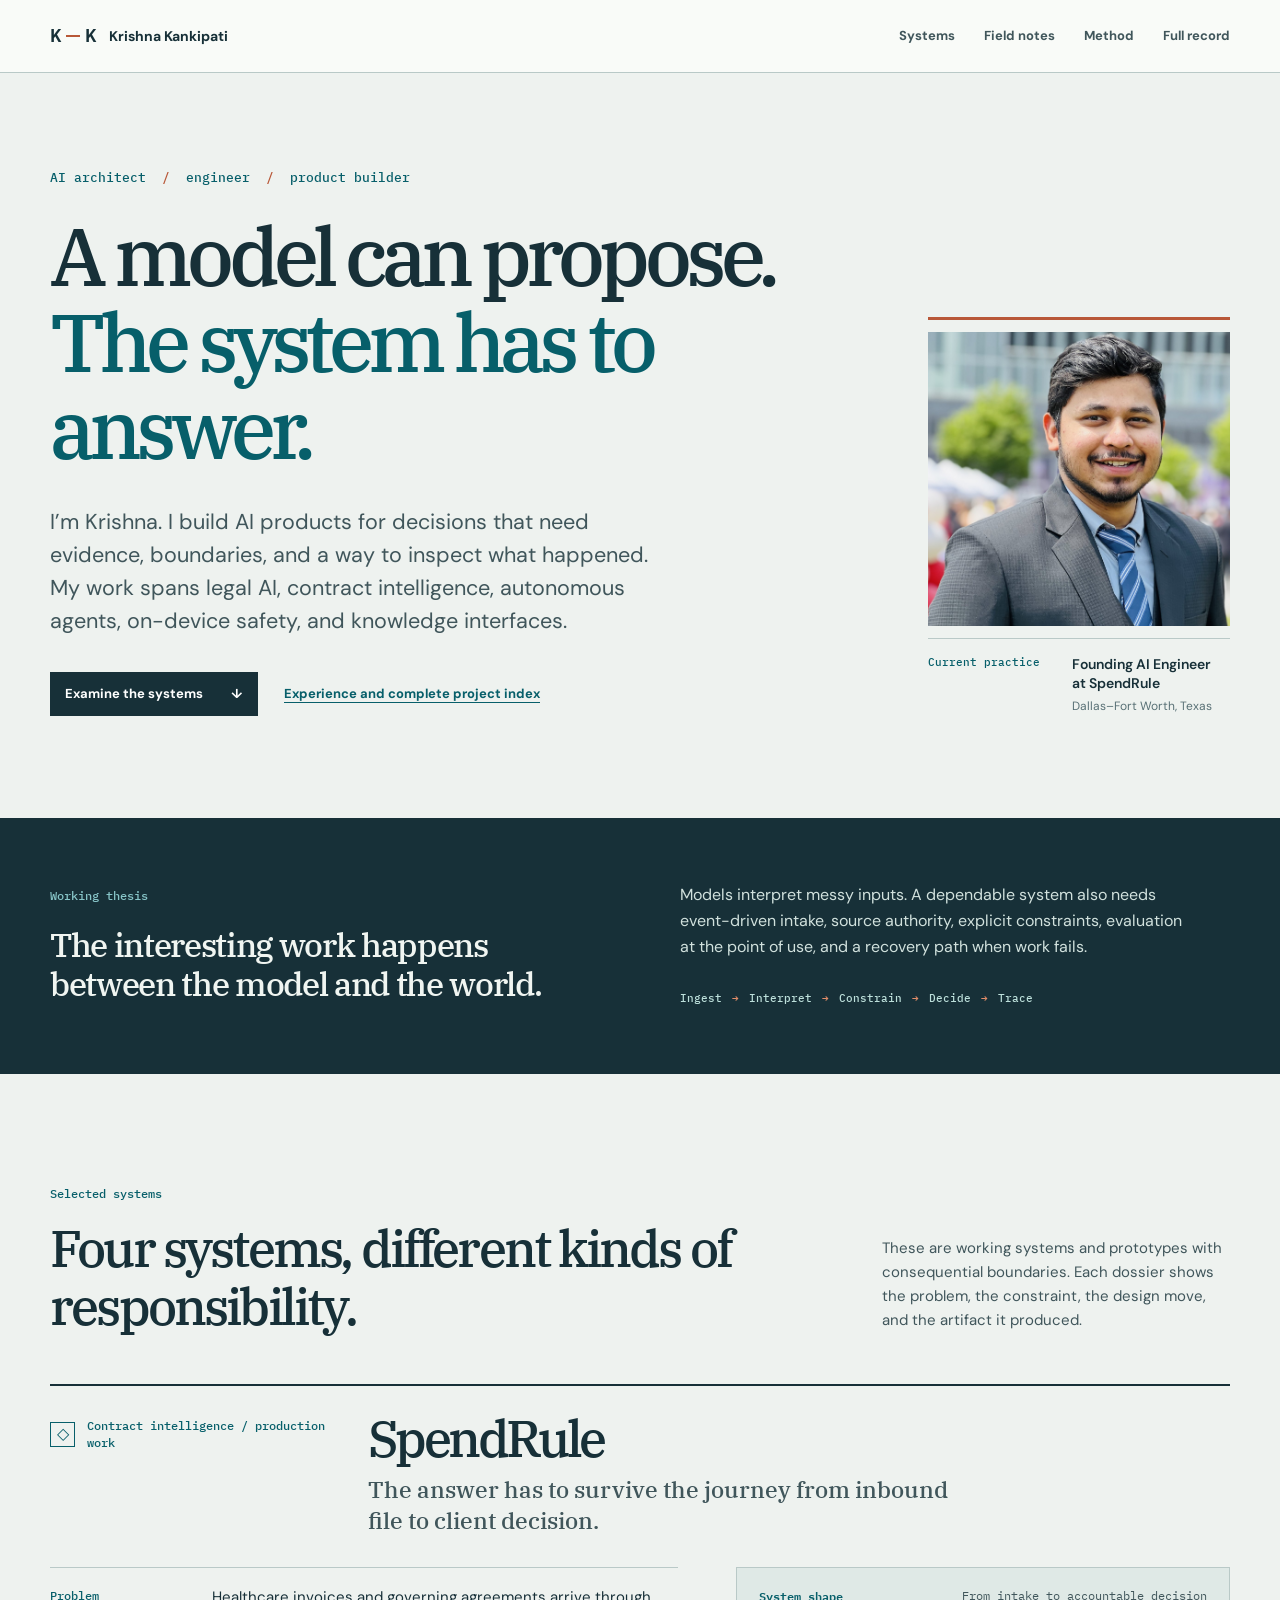
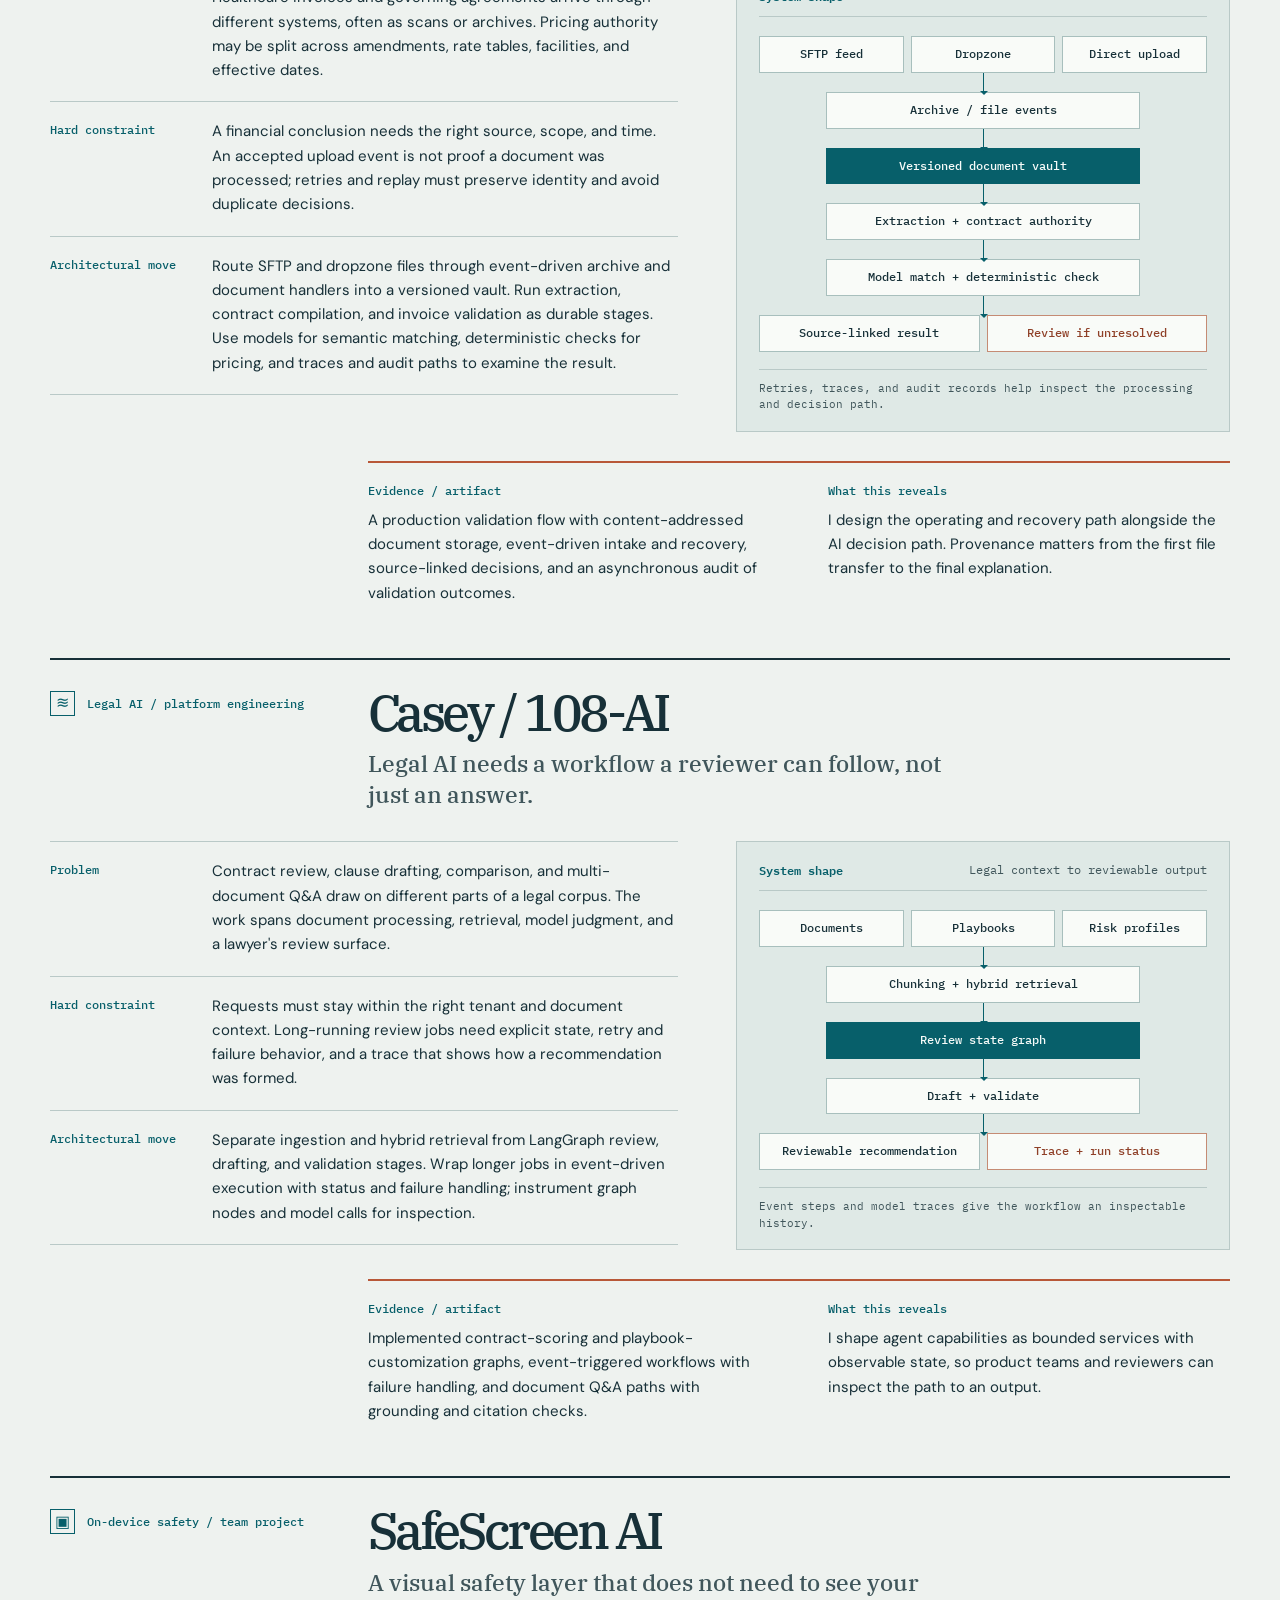
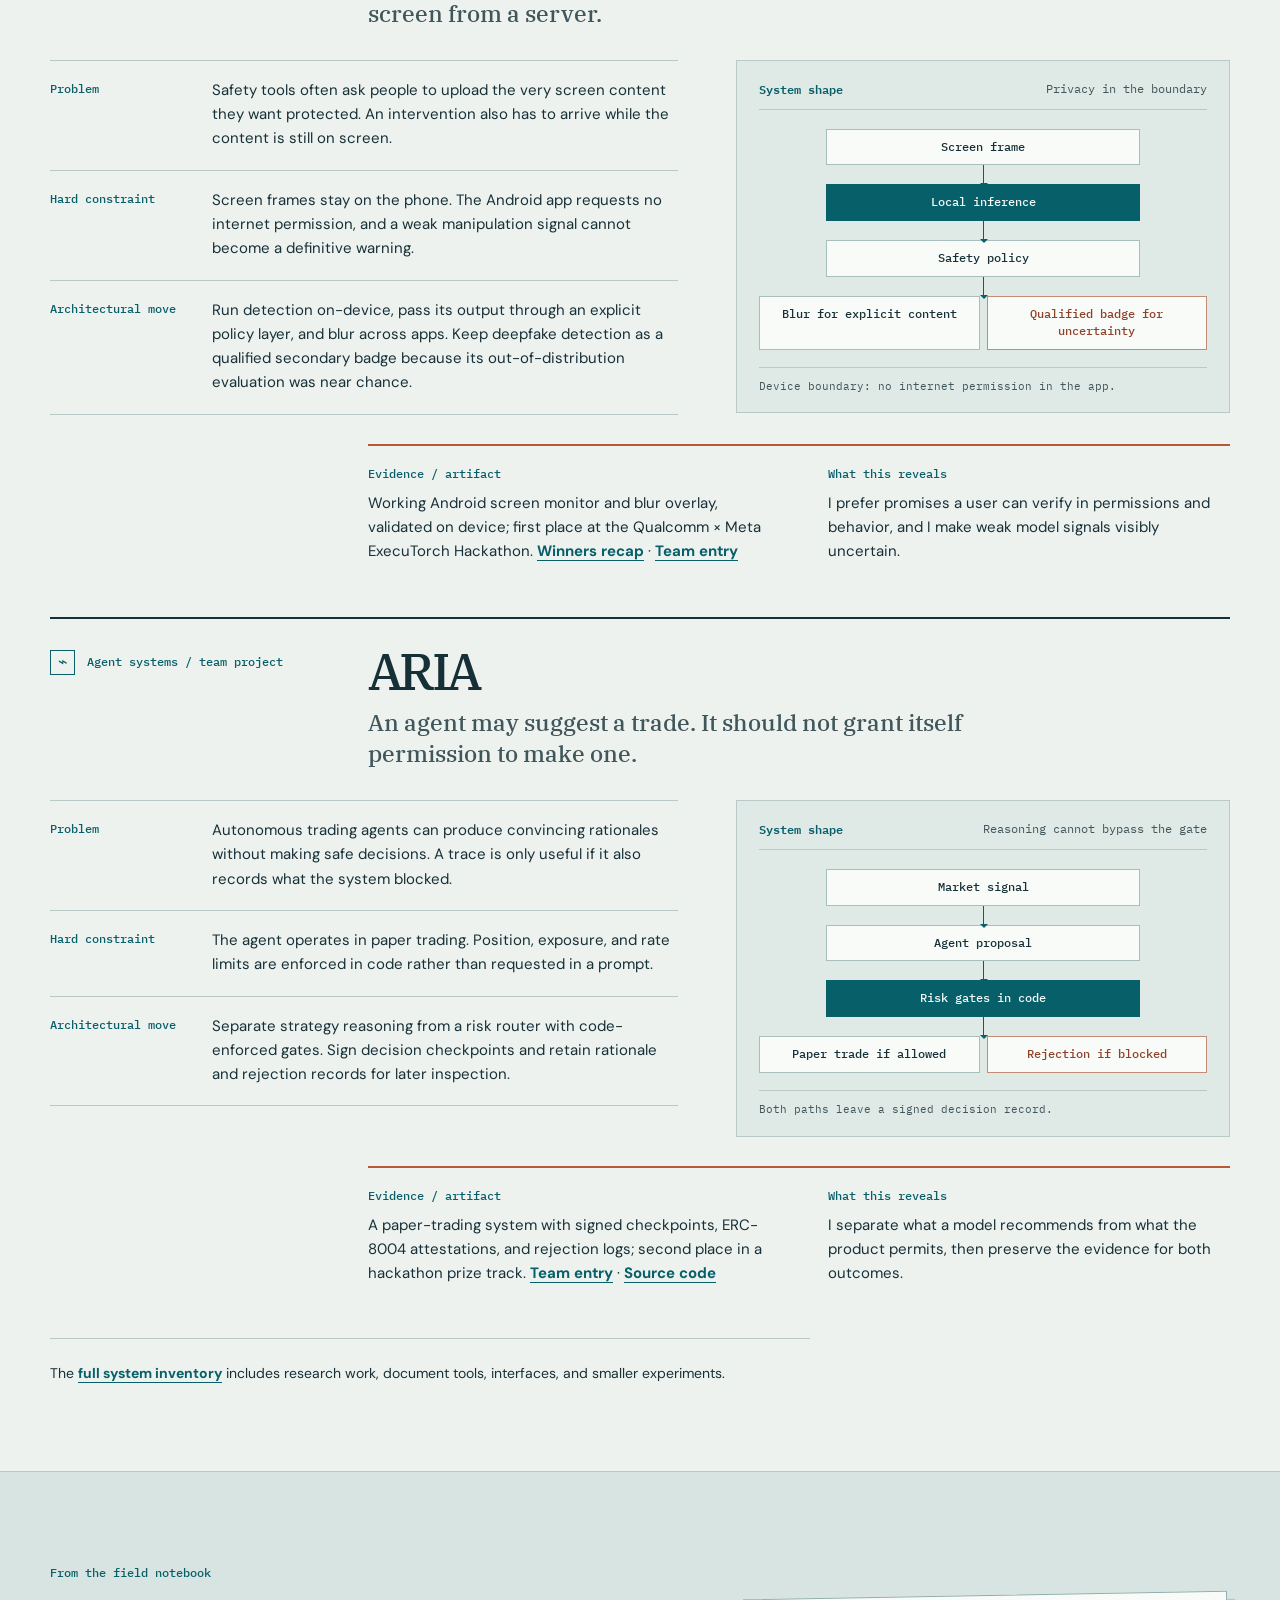
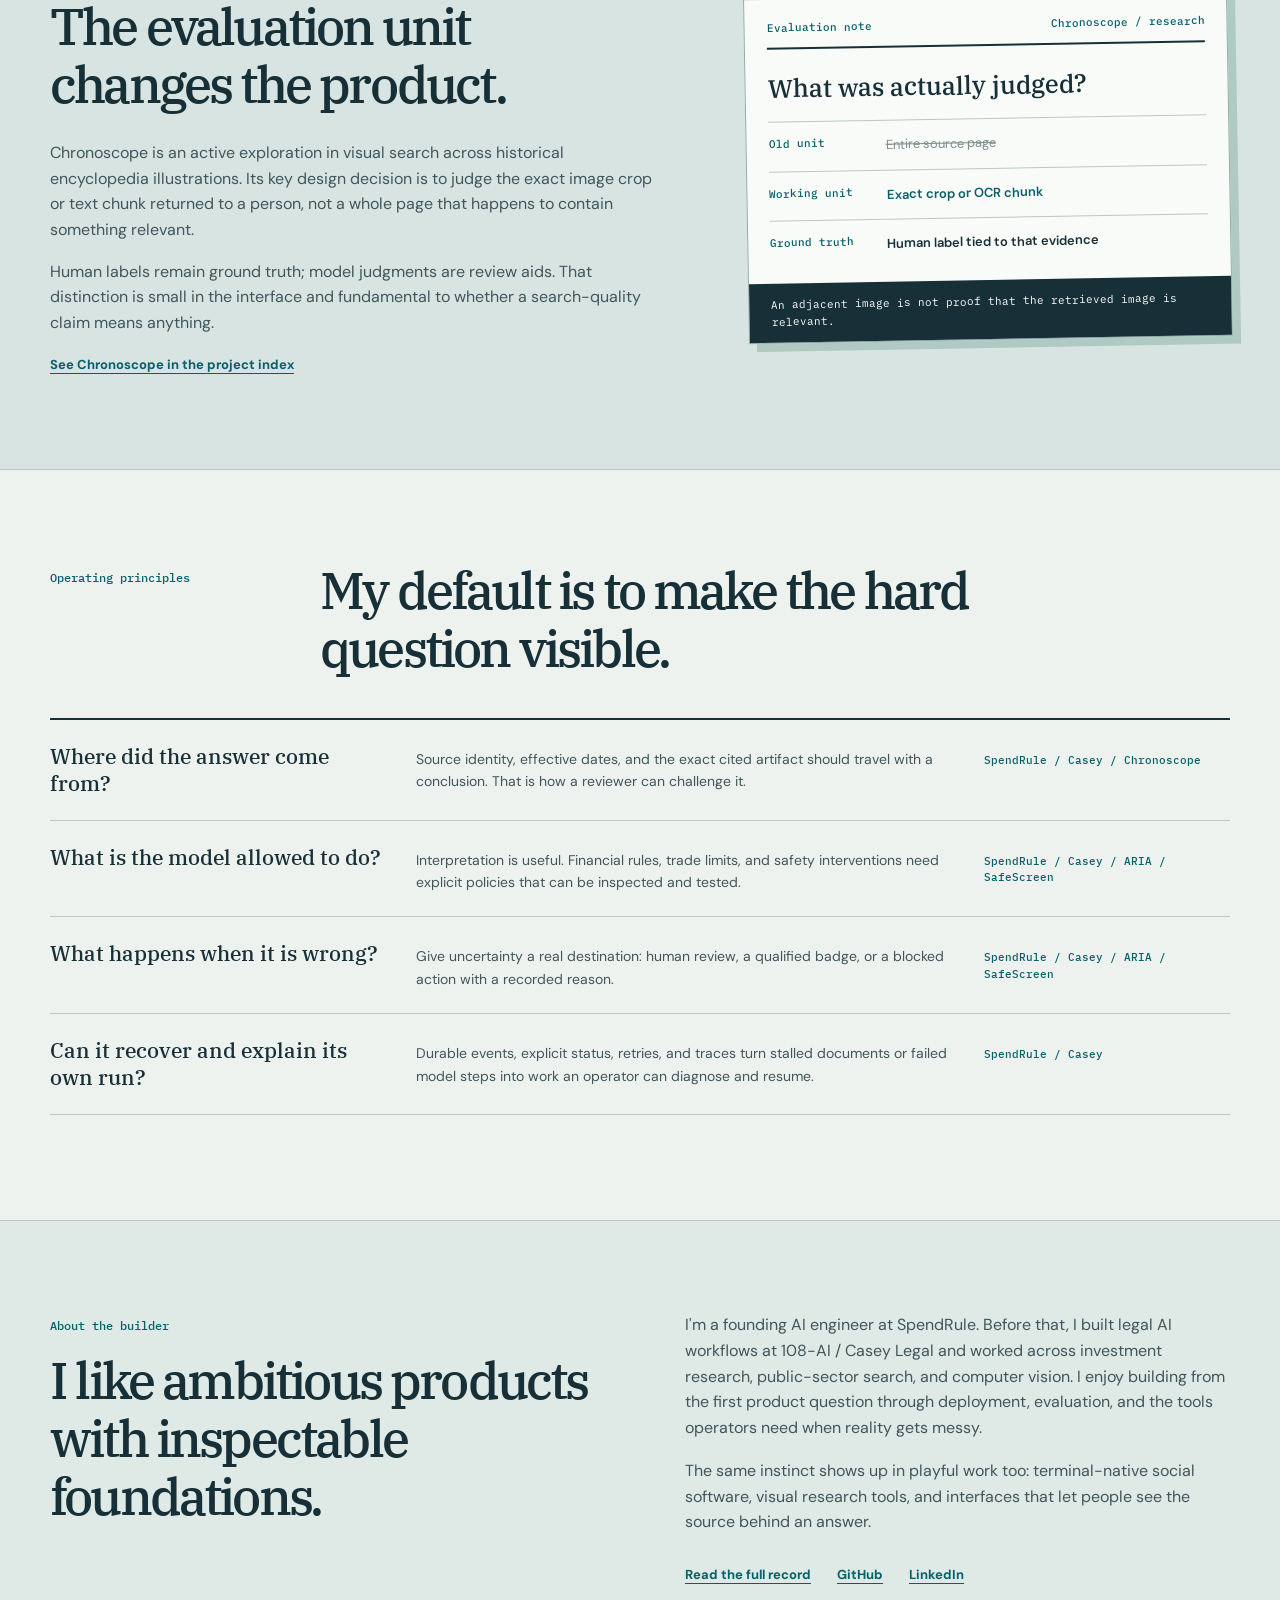
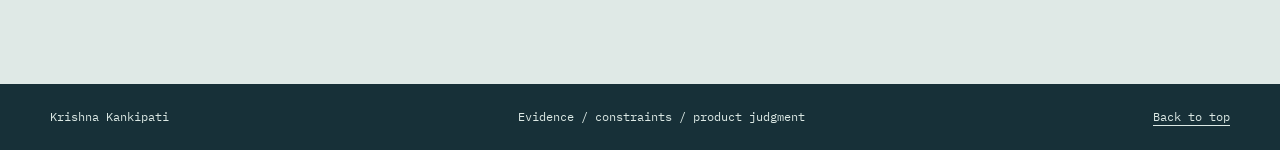
==== commit 1a669576: "Expand systems portfolio with Casey and operational AI flows" ====
--- a/index.html
+++ b/index.html
@@ -24,7 +24,7 @@
       <div class="cover-main">
         <p class="cover-kicker">AI architect <span aria-hidden="true">/</span> engineer <span aria-hidden="true">/</span> product builder</p>
         <h1 id="cover-title">A model can propose.<br><span>The system has to answer.</span></h1>
-        <p class="cover-intro">I’m Krishna. I build AI products for decisions that need evidence, boundaries, and a way to inspect what happened. My work spans contract intelligence, autonomous agents, on-device safety, and knowledge interfaces.</p>
+        <p class="cover-intro">I’m Krishna. I build AI products for decisions that need evidence, boundaries, and a way to inspect what happened. My work spans legal AI, contract intelligence, autonomous agents, on-device safety, and knowledge interfaces.</p>
         <div class="cover-links"><a class="primary-link" href="#systems">Examine the systems <span aria-hidden="true">↓</span></a><a href="cv.html">Experience and complete project index</a></div>
       </div>
       <aside class="cover-identity" aria-label="About Krishna">
@@ -33,18 +33,25 @@
       </aside>
     </section>
 
-    <section class="system-thesis" aria-labelledby="thesis-title"><div class="container thesis-grid"><div class="thesis-lead"><span class="section-marker">Working thesis</span><h2 id="thesis-title">The interesting work happens between the model and the world.</h2></div><div class="thesis-detail"><p>Models interpret messy inputs. A dependable system also needs source authority, explicit constraints, evaluation at the point of use, and a safe path when the answer is uncertain.</p><div class="trace-line" aria-label="Typical system path"><span>Source</span><span>Interpretation</span><span>Boundary</span><span>Decision</span><span>Trace</span></div></div></div></section>
+    <section class="system-thesis" aria-labelledby="thesis-title"><div class="container thesis-grid"><div class="thesis-lead"><span class="section-marker">Working thesis</span><h2 id="thesis-title">The interesting work happens between the model and the world.</h2></div><div class="thesis-detail"><p>Models interpret messy inputs. A dependable system also needs event-driven intake, source authority, explicit constraints, evaluation at the point of use, and a recovery path when work fails.</p><div class="trace-line" aria-label="Typical system path"><span>Ingest</span><span>Interpret</span><span>Constrain</span><span>Decide</span><span>Trace</span></div></div></div></section>
 
     <section class="systems container" id="systems" aria-labelledby="systems-title">
-      <header class="section-heading"><div><span class="section-marker">Selected systems</span><h2 id="systems-title">Three systems, three different kinds of responsibility.</h2></div><p>These are working systems and prototypes with consequential boundaries. Each dossier shows the problem, the constraint, the design move, and the artifact it produced.</p></header>
+      <header class="section-heading"><div><span class="section-marker">Selected systems</span><h2 id="systems-title">Four systems, different kinds of responsibility.</h2></div><p>These are working systems and prototypes with consequential boundaries. Each dossier shows the problem, the constraint, the design move, and the artifact it produced.</p></header>
 
       <article class="dossier" id="spendrule" aria-labelledby="spendrule-title">
-        <header class="dossier-heading"><div class="dossier-id"><span class="dossier-glyph" aria-hidden="true">◇</span><span>Contract intelligence / production work</span></div><div><h3 id="spendrule-title">SpendRule</h3><p>When an agreement changes, an invoice decision must change with it.</p></div></header>
+        <header class="dossier-heading"><div class="dossier-id"><span class="dossier-glyph" aria-hidden="true">◇</span><span>Contract intelligence / production work</span></div><div><h3 id="spendrule-title">SpendRule</h3><p>The answer has to survive the journey from inbound file to client decision.</p></div></header>
         <div class="dossier-body">
-          <div class="dossier-story"><div class="anatomy-item"><h4>Problem</h4><p>Healthcare pricing authority can be scattered across scans, amendments, rate tables, facilities, services, and effective dates. A plausible answer can still point to the wrong governing term.</p></div><div class="anatomy-item"><h4>Hard constraint</h4><p>A financial conclusion needs the right source, scope, and time. When those cannot be established, the system must surface the ambiguity for review.</p></div><div class="anatomy-item"><h4>Architectural move</h4><p>Compile versioned contract evidence, use models for semantic matching, and keep pricing and policy checks deterministic. Preserve the path from source passage to line-level decision.</p></div></div>
-          <figure class="system-figure"><figcaption>System shape <span>Authority before conclusion</span></figcaption><div class="map map-contract"><div class="map-inputs"><span>Agreement</span><span>Amendment</span><span>Rate table</span></div><div class="map-connector" aria-hidden="true"></div><div class="map-stage emph">Versioned authority</div><div class="map-connector" aria-hidden="true"></div><div class="map-stage">Match service + scope + date</div><div class="map-connector" aria-hidden="true"></div><div class="map-output"><span>Deterministic check</span><span>Review if unresolved</span></div></div><p class="map-foot">An answer keeps the source and the reason it was accepted.</p></figure>
+          <div class="dossier-story"><div class="anatomy-item"><h4>Problem</h4><p>Healthcare invoices and governing agreements arrive through different systems, often as scans or archives. Pricing authority may be split across amendments, rate tables, facilities, and effective dates.</p></div><div class="anatomy-item"><h4>Hard constraint</h4><p>A financial conclusion needs the right source, scope, and time. An accepted upload event is not proof a document was processed; retries and replay must preserve identity and avoid duplicate decisions.</p></div><div class="anatomy-item"><h4>Architectural move</h4><p>Route SFTP and dropzone files through event-driven archive and document handlers into a versioned vault. Run extraction, contract compilation, and invoice validation as durable stages. Use models for semantic matching, deterministic checks for pricing, and traces and audit paths to examine the result.</p></div></div>
+          <figure class="system-figure"><figcaption>System shape <span>From intake to accountable decision</span></figcaption><div class="map map-contract"><div class="map-inputs"><span>SFTP feed</span><span>Dropzone</span><span>Direct upload</span></div><div class="map-connector" aria-hidden="true"></div><div class="map-stage">Archive / file events</div><div class="map-connector" aria-hidden="true"></div><div class="map-stage emph">Versioned document vault</div><div class="map-connector" aria-hidden="true"></div><div class="map-stage">Extraction + contract authority</div><div class="map-connector" aria-hidden="true"></div><div class="map-stage">Model match + deterministic check</div><div class="map-connector" aria-hidden="true"></div><div class="map-output"><span>Source-linked result</span><span>Review if unresolved</span></div></div><p class="map-foot">Retries, traces, and audit records help inspect the processing and decision path.</p></figure>
         </div>
-        <div class="dossier-bottom"><div><h4>Evidence / artifact</h4><p>A production validation flow with source-linked decisions, versioned contract records, and a review outcome for unresolved cases.</p></div><div><h4>What this reveals</h4><p>I treat provenance and uncertainty as product behavior, not hidden implementation details.</p></div></div>
+        <div class="dossier-bottom"><div><h4>Evidence / artifact</h4><p>A production validation flow with content-addressed document storage, event-driven intake and recovery, source-linked decisions, and an asynchronous audit of validation outcomes.</p></div><div><h4>What this reveals</h4><p>I design the operating and recovery path alongside the AI decision path. Provenance matters from the first file transfer to the final explanation.</p></div></div>
+      </article>
+
+      <article class="dossier" id="casey" aria-labelledby="casey-title">
+        <header class="dossier-heading"><div class="dossier-id"><span class="dossier-glyph" aria-hidden="true">≋</span><span>Legal AI / platform engineering</span></div><div><h3 id="casey-title">Casey / 108-AI</h3><p>Legal AI needs a workflow a reviewer can follow, not just an answer.</p></div></header>
+        <div class="dossier-body"><div class="dossier-story"><div class="anatomy-item"><h4>Problem</h4><p>Contract review, clause drafting, comparison, and multi-document Q&amp;A draw on different parts of a legal corpus. The work spans document processing, retrieval, model judgment, and a lawyer's review surface.</p></div><div class="anatomy-item"><h4>Hard constraint</h4><p>Requests must stay within the right tenant and document context. Long-running review jobs need explicit state, retry and failure behavior, and a trace that shows how a recommendation was formed.</p></div><div class="anatomy-item"><h4>Architectural move</h4><p>Separate ingestion and hybrid retrieval from LangGraph review, drafting, and validation stages. Wrap longer jobs in event-driven execution with status and failure handling; instrument graph nodes and model calls for inspection.</p></div></div>
+          <figure class="system-figure"><figcaption>System shape <span>Legal context to reviewable output</span></figcaption><div class="map map-legal"><div class="map-inputs"><span>Documents</span><span>Playbooks</span><span>Risk profiles</span></div><div class="map-connector" aria-hidden="true"></div><div class="map-stage">Chunking + hybrid retrieval</div><div class="map-connector" aria-hidden="true"></div><div class="map-stage emph">Review state graph</div><div class="map-connector" aria-hidden="true"></div><div class="map-stage">Draft + validate</div><div class="map-connector" aria-hidden="true"></div><div class="map-output"><span>Reviewable recommendation</span><span>Trace + run status</span></div></div><p class="map-foot">Event steps and model traces give the workflow an inspectable history.</p></figure>
+        </div><div class="dossier-bottom"><div><h4>Evidence / artifact</h4><p>Implemented contract-scoring and playbook-customization graphs, event-triggered workflows with failure handling, and document Q&amp;A paths with grounding and citation checks.</p></div><div><h4>What this reveals</h4><p>I shape agent capabilities as bounded services with observable state, so product teams and reviewers can inspect the path to an output.</p></div></div>
       </article>
 
       <article class="dossier" id="safescreen" aria-labelledby="safescreen-title">
@@ -65,9 +72,9 @@
 
     <section class="notebook" id="notes" aria-labelledby="notes-title"><div class="container notebook-grid"><div class="notebook-intro"><span class="section-marker">From the field notebook</span><h2 id="notes-title">The evaluation unit changes the product.</h2><p>Chronoscope is an active exploration in visual search across historical encyclopedia illustrations. Its key design decision is to judge the exact image crop or text chunk returned to a person, not a whole page that happens to contain something relevant.</p><p>Human labels remain ground truth; model judgments are review aids. That distinction is small in the interface and fundamental to whether a search-quality claim means anything.</p><a href="cv.html#projects">See Chronoscope in the project index</a></div><div class="evidence-sheet" aria-label="Chronoscope evaluation note"><div class="sheet-top"><span>Evaluation note</span><span>Chronoscope / research</span></div><div class="sheet-question">What was actually judged?</div><div class="sheet-row"><span>Old unit</span><del>Entire source page</del></div><div class="sheet-row selected"><span>Working unit</span><strong>Exact crop or OCR chunk</strong></div><div class="sheet-row"><span>Ground truth</span><strong>Human label tied to that evidence</strong></div><div class="sheet-bottom">An adjacent image is not proof that the retrieved image is relevant.</div></div></div></section>
 
-    <section class="method container" id="method" aria-labelledby="method-title"><div class="method-intro"><span class="section-marker">Operating principles</span><h2 id="method-title">My default is to make the hard question visible.</h2></div><div class="method-list"><div><h3>Where did the answer come from?</h3><p>Source identity, effective dates, and the exact cited artifact should travel with a conclusion. That is how a reviewer can challenge it.</p><span>SpendRule / Chronoscope</span></div><div><h3>What is the model allowed to do?</h3><p>Interpretation is useful. Financial rules, trade limits, and safety interventions need explicit policies that can be inspected and tested.</p><span>SpendRule / ARIA / SafeScreen</span></div><div><h3>What happens when it is wrong?</h3><p>Give uncertainty a real destination: human review, a qualified badge, or a blocked action with a recorded reason.</p><span>Three different products, the same design discipline</span></div></div></section>
+    <section class="method container" id="method" aria-labelledby="method-title"><div class="method-intro"><span class="section-marker">Operating principles</span><h2 id="method-title">My default is to make the hard question visible.</h2></div><div class="method-list"><div><h3>Where did the answer come from?</h3><p>Source identity, effective dates, and the exact cited artifact should travel with a conclusion. That is how a reviewer can challenge it.</p><span>SpendRule / Casey / Chronoscope</span></div><div><h3>What is the model allowed to do?</h3><p>Interpretation is useful. Financial rules, trade limits, and safety interventions need explicit policies that can be inspected and tested.</p><span>SpendRule / Casey / ARIA / SafeScreen</span></div><div><h3>What happens when it is wrong?</h3><p>Give uncertainty a real destination: human review, a qualified badge, or a blocked action with a recorded reason.</p><span>SpendRule / Casey / ARIA / SafeScreen</span></div><div><h3>Can it recover and explain its own run?</h3><p>Durable events, explicit status, retries, and traces turn stalled documents or failed model steps into work an operator can diagnose and resume.</p><span>SpendRule / Casey</span></div></div></section>
 
-    <section class="closing" aria-labelledby="closing-title"><div class="container closing-grid"><div><span class="section-marker">About the builder</span><h2 id="closing-title">I like ambitious products with inspectable foundations.</h2></div><div><p>I'm a founding AI engineer at SpendRule. Before that, I worked across legal AI, investment research, public-sector search, and computer vision. I enjoy building from the first product question through deployment, evaluation, and the tools operators need when reality gets messy.</p><p>The same instinct shows up in playful work too: terminal-native social software, visual research tools, and interfaces that let people see the source behind an answer.</p><div class="closing-links"><a href="cv.html">Read the full record</a><a href="https://github.com/Krishna2709" target="_blank" rel="noopener noreferrer">GitHub</a><a href="https://www.linkedin.com/in/krishnacse/" target="_blank" rel="noopener noreferrer">LinkedIn</a></div></div></div></section>
+    <section class="closing" aria-labelledby="closing-title"><div class="container closing-grid"><div><span class="section-marker">About the builder</span><h2 id="closing-title">I like ambitious products with inspectable foundations.</h2></div><div><p>I'm a founding AI engineer at SpendRule. Before that, I built legal AI workflows at 108-AI / Casey Legal and worked across investment research, public-sector search, and computer vision. I enjoy building from the first product question through deployment, evaluation, and the tools operators need when reality gets messy.</p><p>The same instinct shows up in playful work too: terminal-native social software, visual research tools, and interfaces that let people see the source behind an answer.</p><div class="closing-links"><a href="cv.html">Read the full record</a><a href="https://github.com/Krishna2709" target="_blank" rel="noopener noreferrer">GitHub</a><a href="https://www.linkedin.com/in/krishnacse/" target="_blank" rel="noopener noreferrer">LinkedIn</a></div></div></div></section>
   </main>
   <footer class="site-footer"><div class="container footer-row"><span>Krishna Kankipati</span><span>Evidence / constraints / product judgment</span><a href="#main">Back to top</a></div></footer>
 </body>
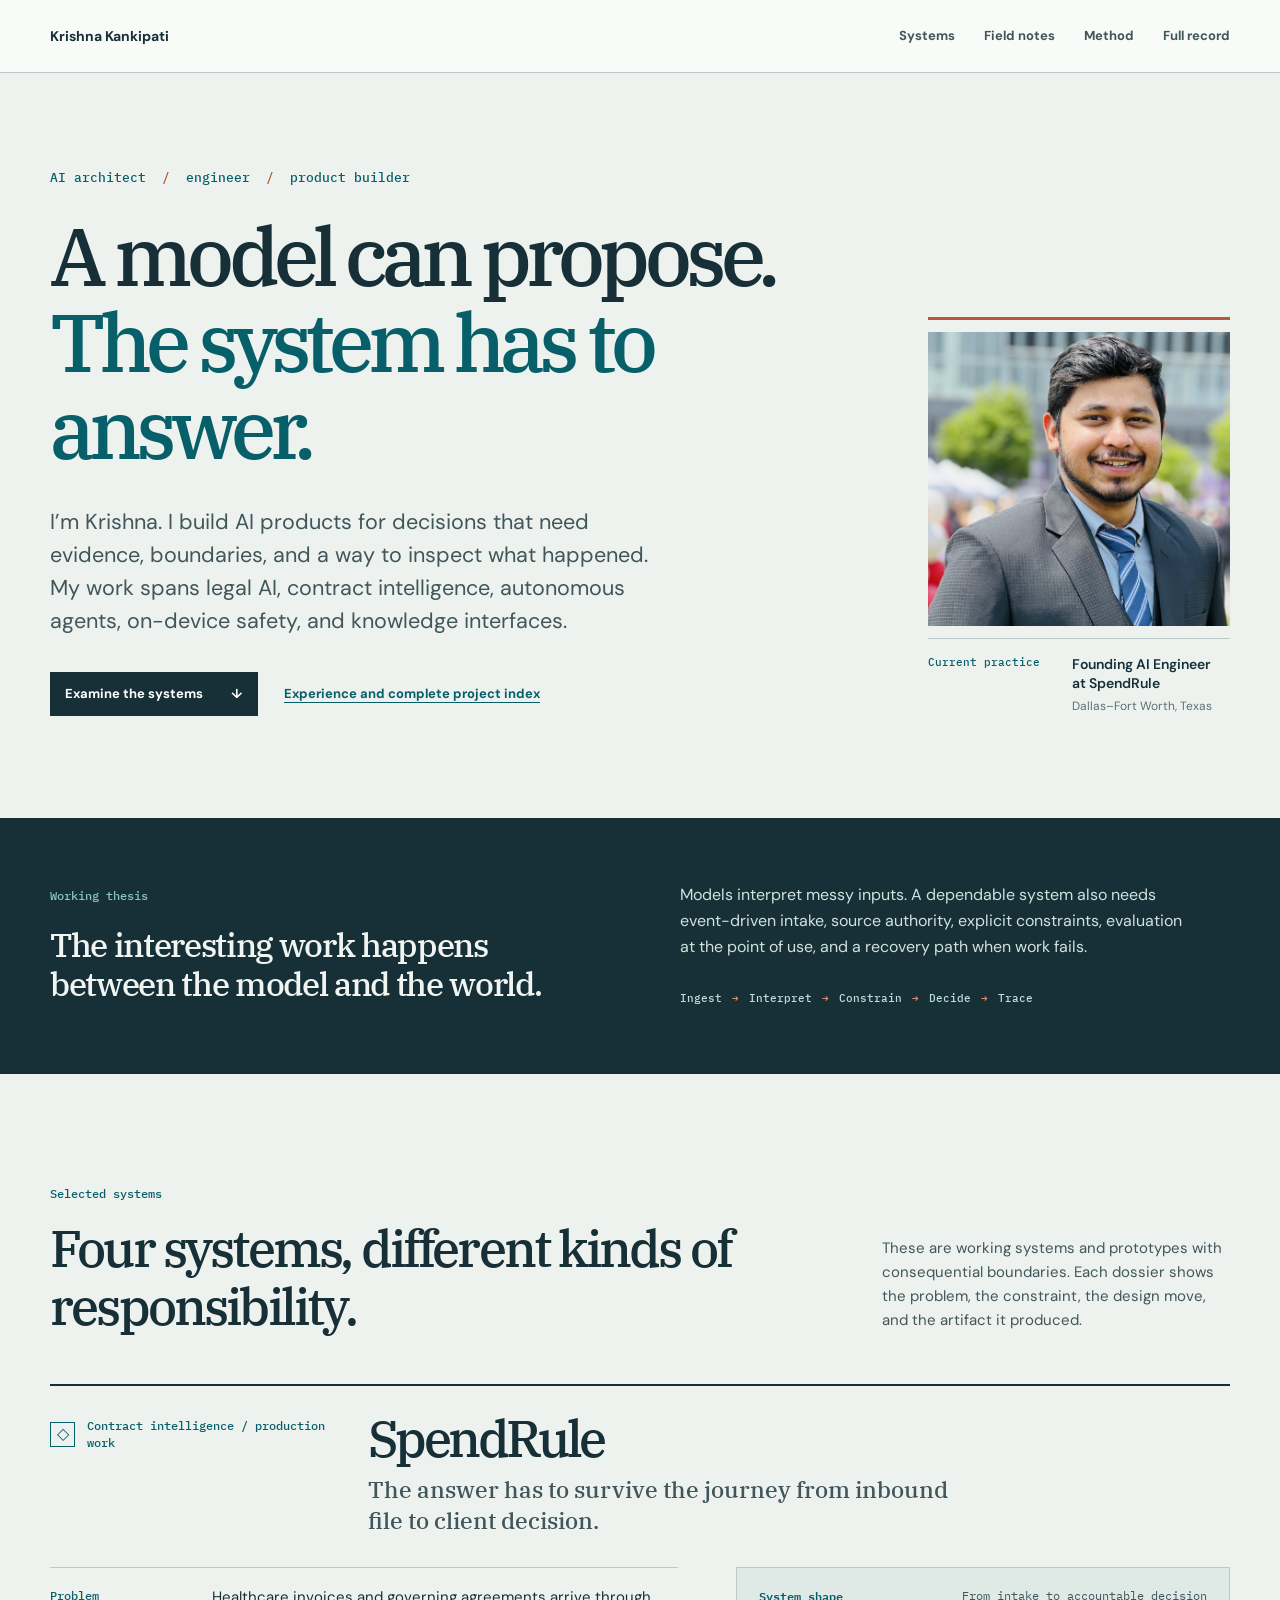
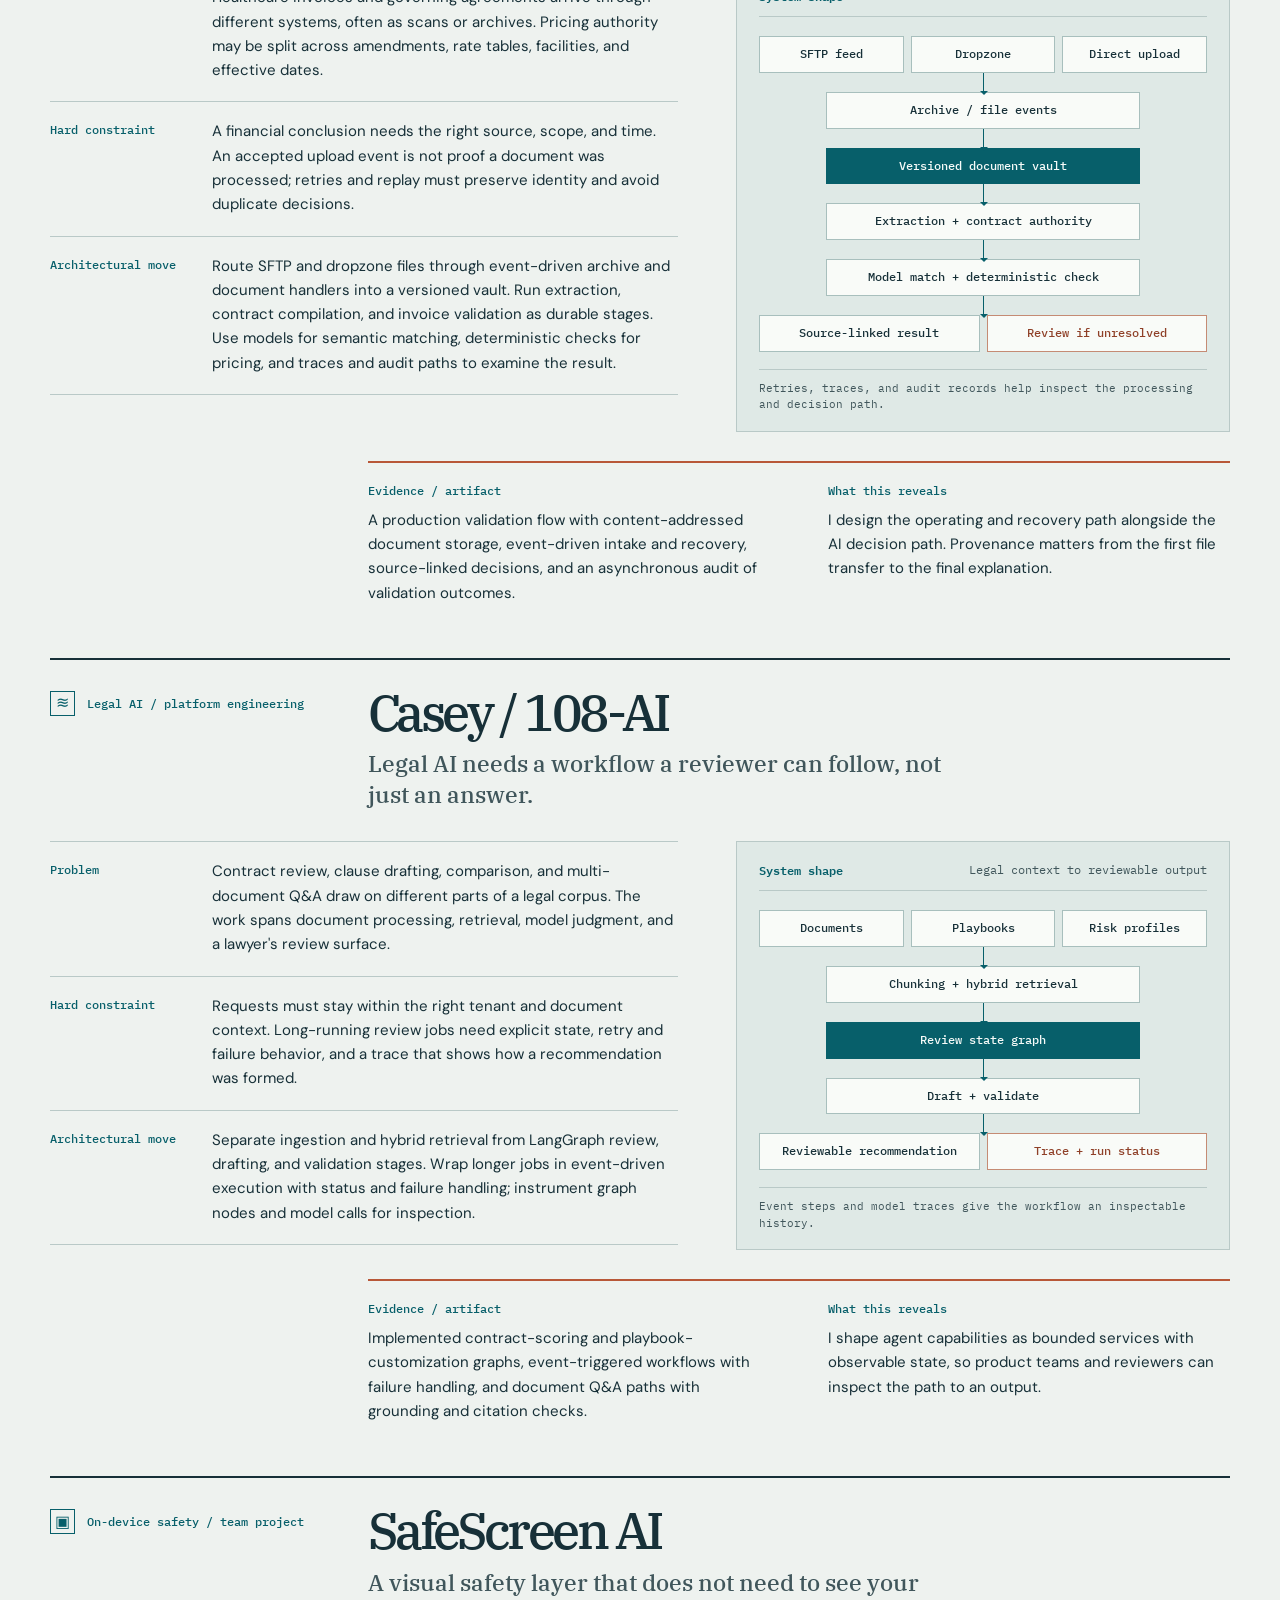
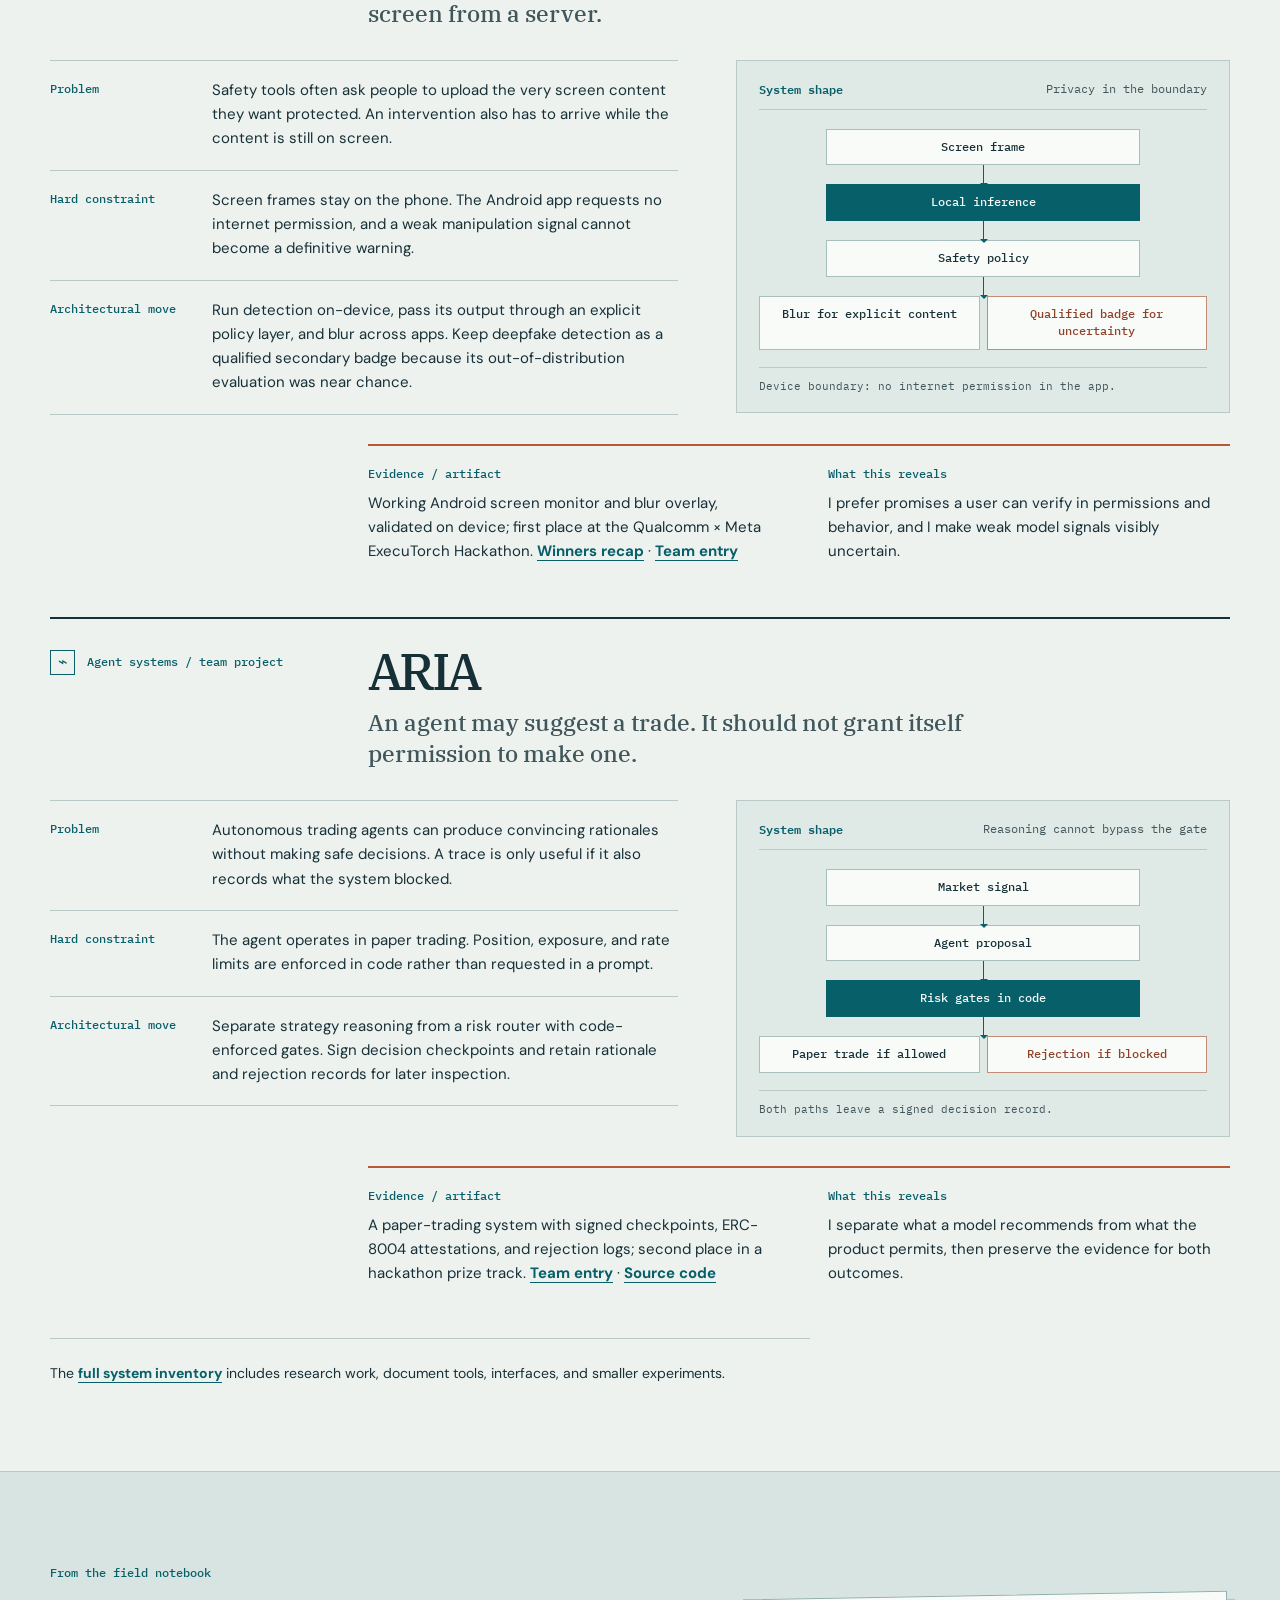
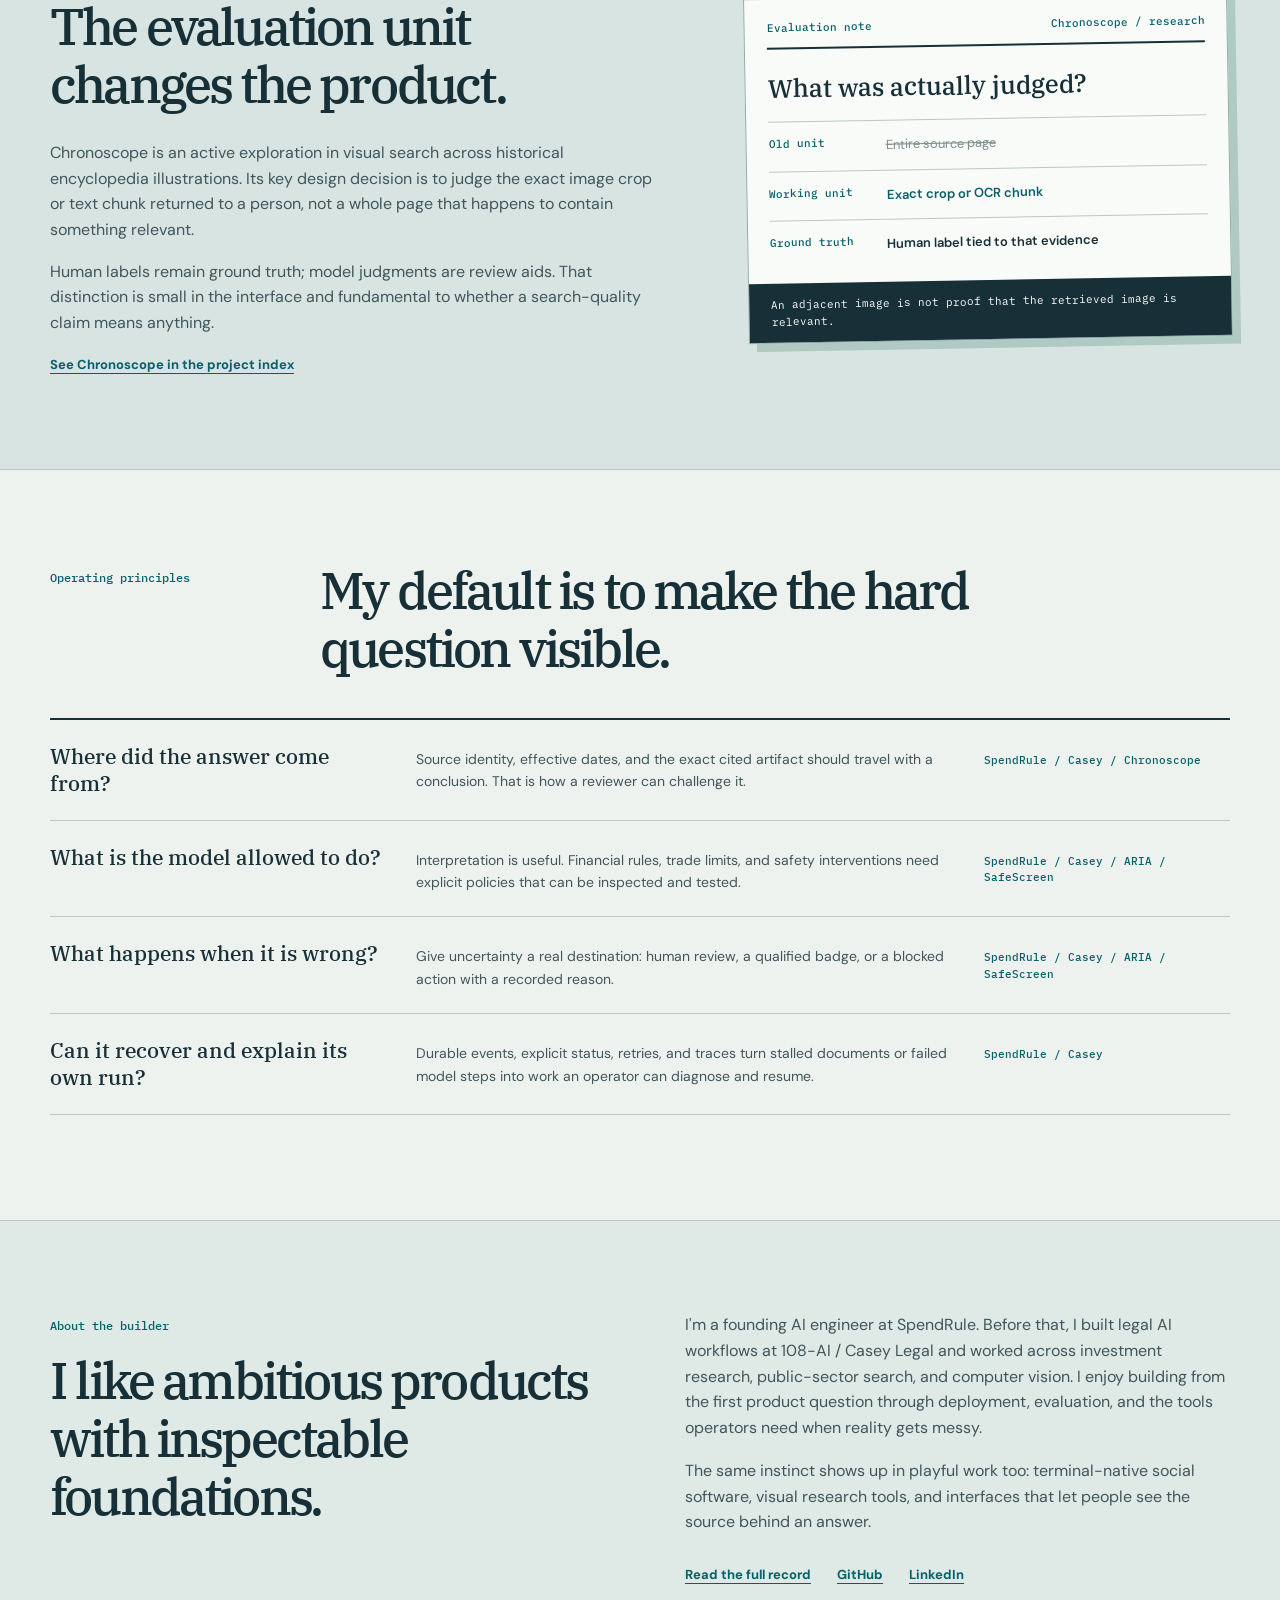
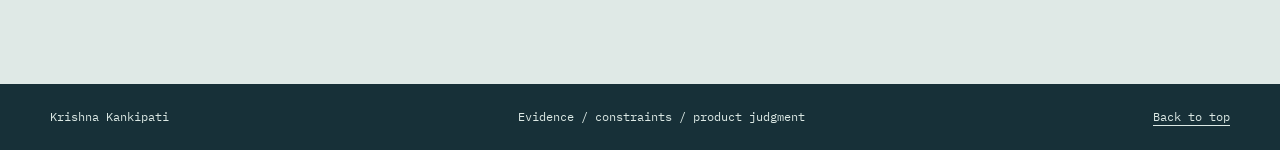
==== commit 282a46d7: "Remove portfolio logo" ====
--- a/index.html
+++ b/index.html
@@ -5,7 +5,6 @@
   <meta name="viewport" content="width=device-width, initial-scale=1">
   <meta name="description" content="Krishna Kankipati builds AI systems where evidence, constraints, evaluation, and product judgment matter.">
   <title>Krishna Kankipati — AI systems architect</title>
-  <link rel="icon" href="assets/favicon.svg" type="image/svg+xml">
   <link rel="preconnect" href="https://fonts.googleapis.com">
   <link rel="preconnect" href="https://fonts.gstatic.com" crossorigin>
   <link href="https://fonts.googleapis.com/css2?family=DM+Sans:wght@400;500;600;700&family=IBM+Plex+Mono:wght@400;500;600&family=IBM+Plex+Serif:wght@400;500;600&display=swap" rel="stylesheet">
@@ -15,7 +14,7 @@
   <a class="skip-link" href="#main">Skip to content</a>
   <header class="site-header">
     <div class="container header-row">
-      <a class="site-mark" href="index.html" aria-label="Krishna Kankipati, home"><span class="mark-symbol">K<span class="mark-rule"></span>K</span><span>Krishna Kankipati</span></a>
+      <a class="site-mark" href="index.html" aria-label="Krishna Kankipati, home">Krishna Kankipati</a>
       <nav aria-label="Main navigation"><a href="#systems">Systems</a><a href="#notes">Field notes</a><a href="#method">Method</a><a href="cv.html">Full record</a></nav>
     </div>
   </header>
--- a/styles.css
+++ b/styles.css
@@ -25,9 +25,7 @@
 .section-marker { display: inline-block; color: var(--teal); font: 500 12px/1.4 var(--mono); }
 .site-header { border-bottom: 1px solid var(--rule); background: var(--panel); }
 .header-row { min-height: 72px; display: flex; align-items: center; justify-content: space-between; gap: 28px; }
-.site-mark { display: inline-flex; align-items: center; gap: 16px; color: var(--ink); text-decoration: none; font-size: 14px; font-weight: 700; white-space: nowrap; }
-.mark-symbol { font: 600 19px/1 var(--mono); letter-spacing: -.12em; }
-.mark-rule { display: inline-block; width: 14px; height: 2px; margin: 0 5px 5px 7px; background: var(--signal); }
+.site-mark { color: var(--ink); text-decoration: none; font-size: 14px; font-weight: 700; white-space: nowrap; }
 .site-header nav { display: flex; gap: 29px; align-items: center; flex-wrap: wrap; }
 .site-header nav a { color: var(--ink-soft); text-decoration: none; font-size: 13px; font-weight: 700; }
 .site-header nav a:hover { color: var(--teal); text-decoration: underline; }
@@ -182,10 +180,9 @@
 }
 @media (max-width: 720px) {
   .container { width: min(calc(100% - 36px), 1180px); }
-  .header-row { align-items: flex-start; padding-top: 14px; padding-bottom: 14px; min-height: 66px; }
-  .site-mark { gap: 8px; }
-  .site-mark > span:last-child { display: none; }
-  .site-header nav { justify-content: flex-end; gap: 4px 14px; }
+  .header-row { display: block; padding-top: 14px; padding-bottom: 14px; min-height: 66px; }
+  .site-mark { display: inline-block; margin-bottom: 9px; }
+  .site-header nav { justify-content: flex-start; gap: 4px 14px; }
   .site-header nav a { font-size: 11px; }
   .cover { display: block; padding-top: 62px; padding-bottom: 63px; }
   .cover-kicker { font-size: 11px; margin-bottom: 23px; }
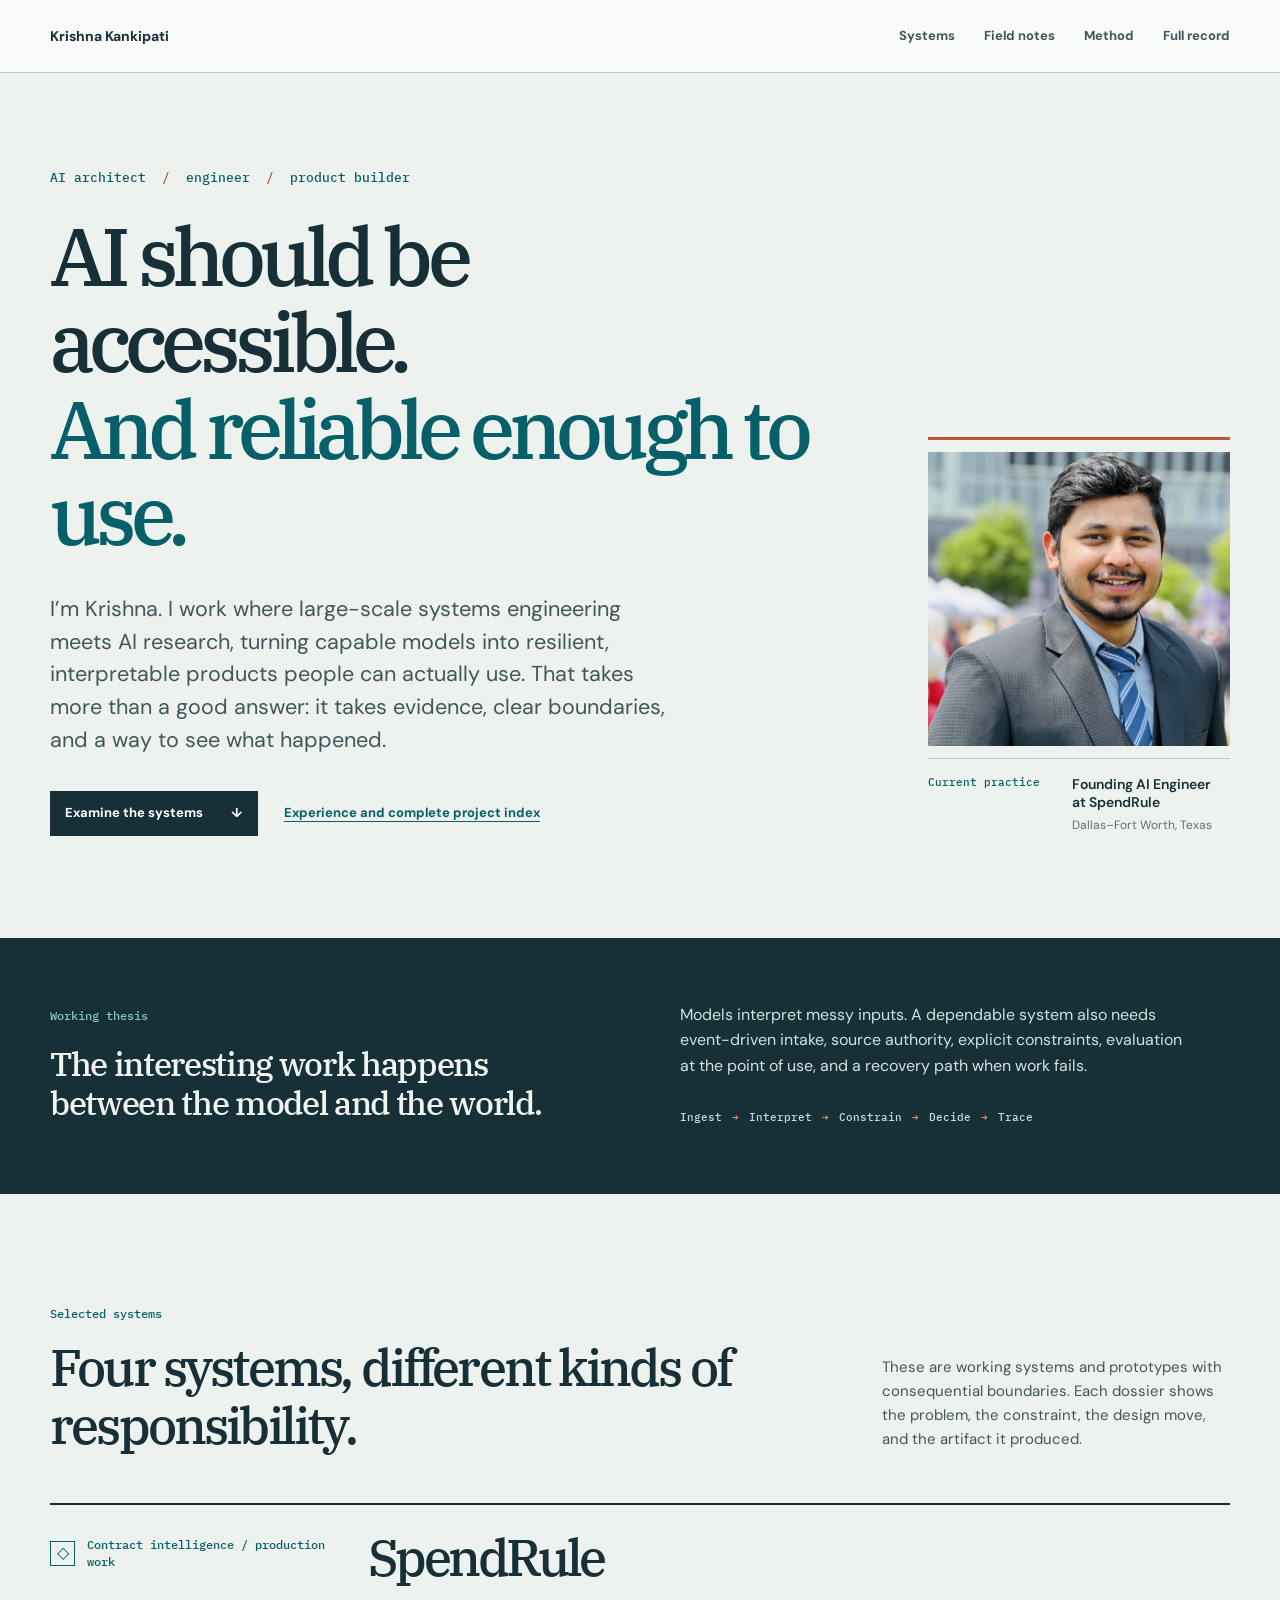
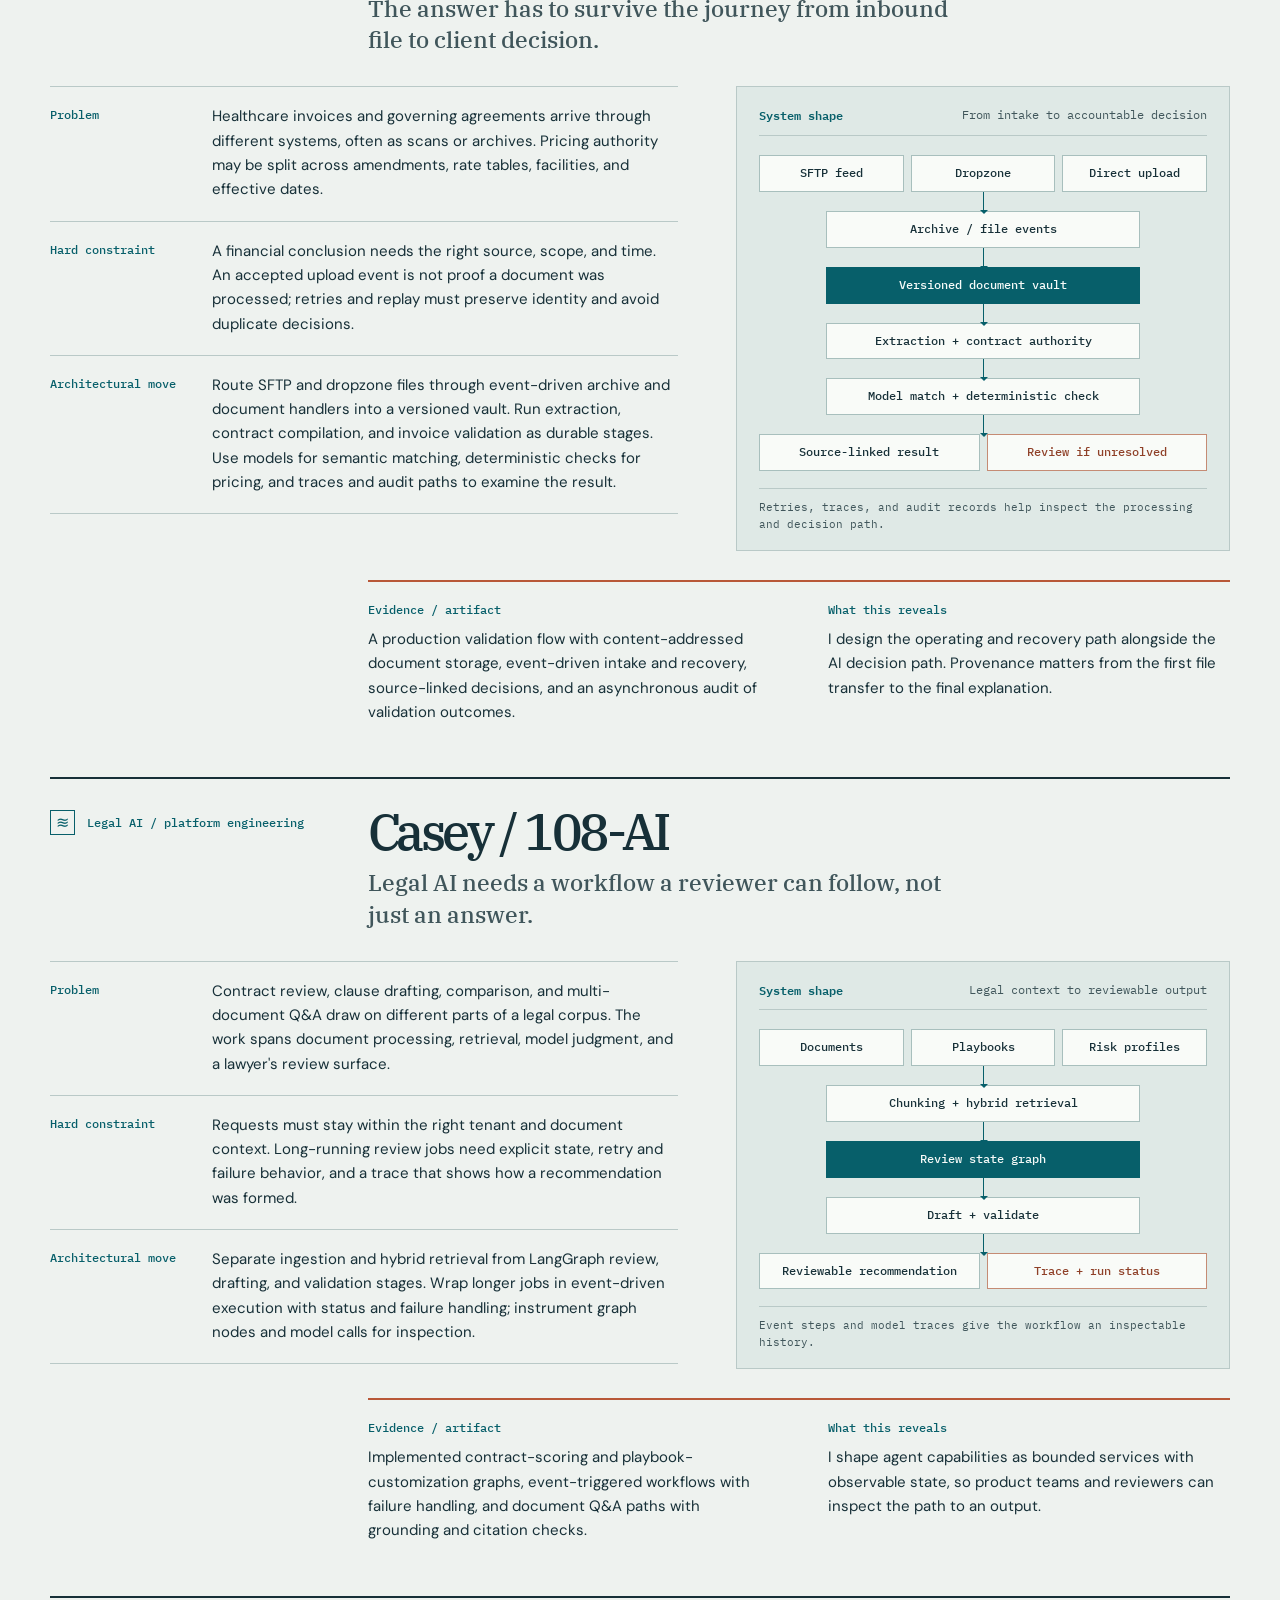
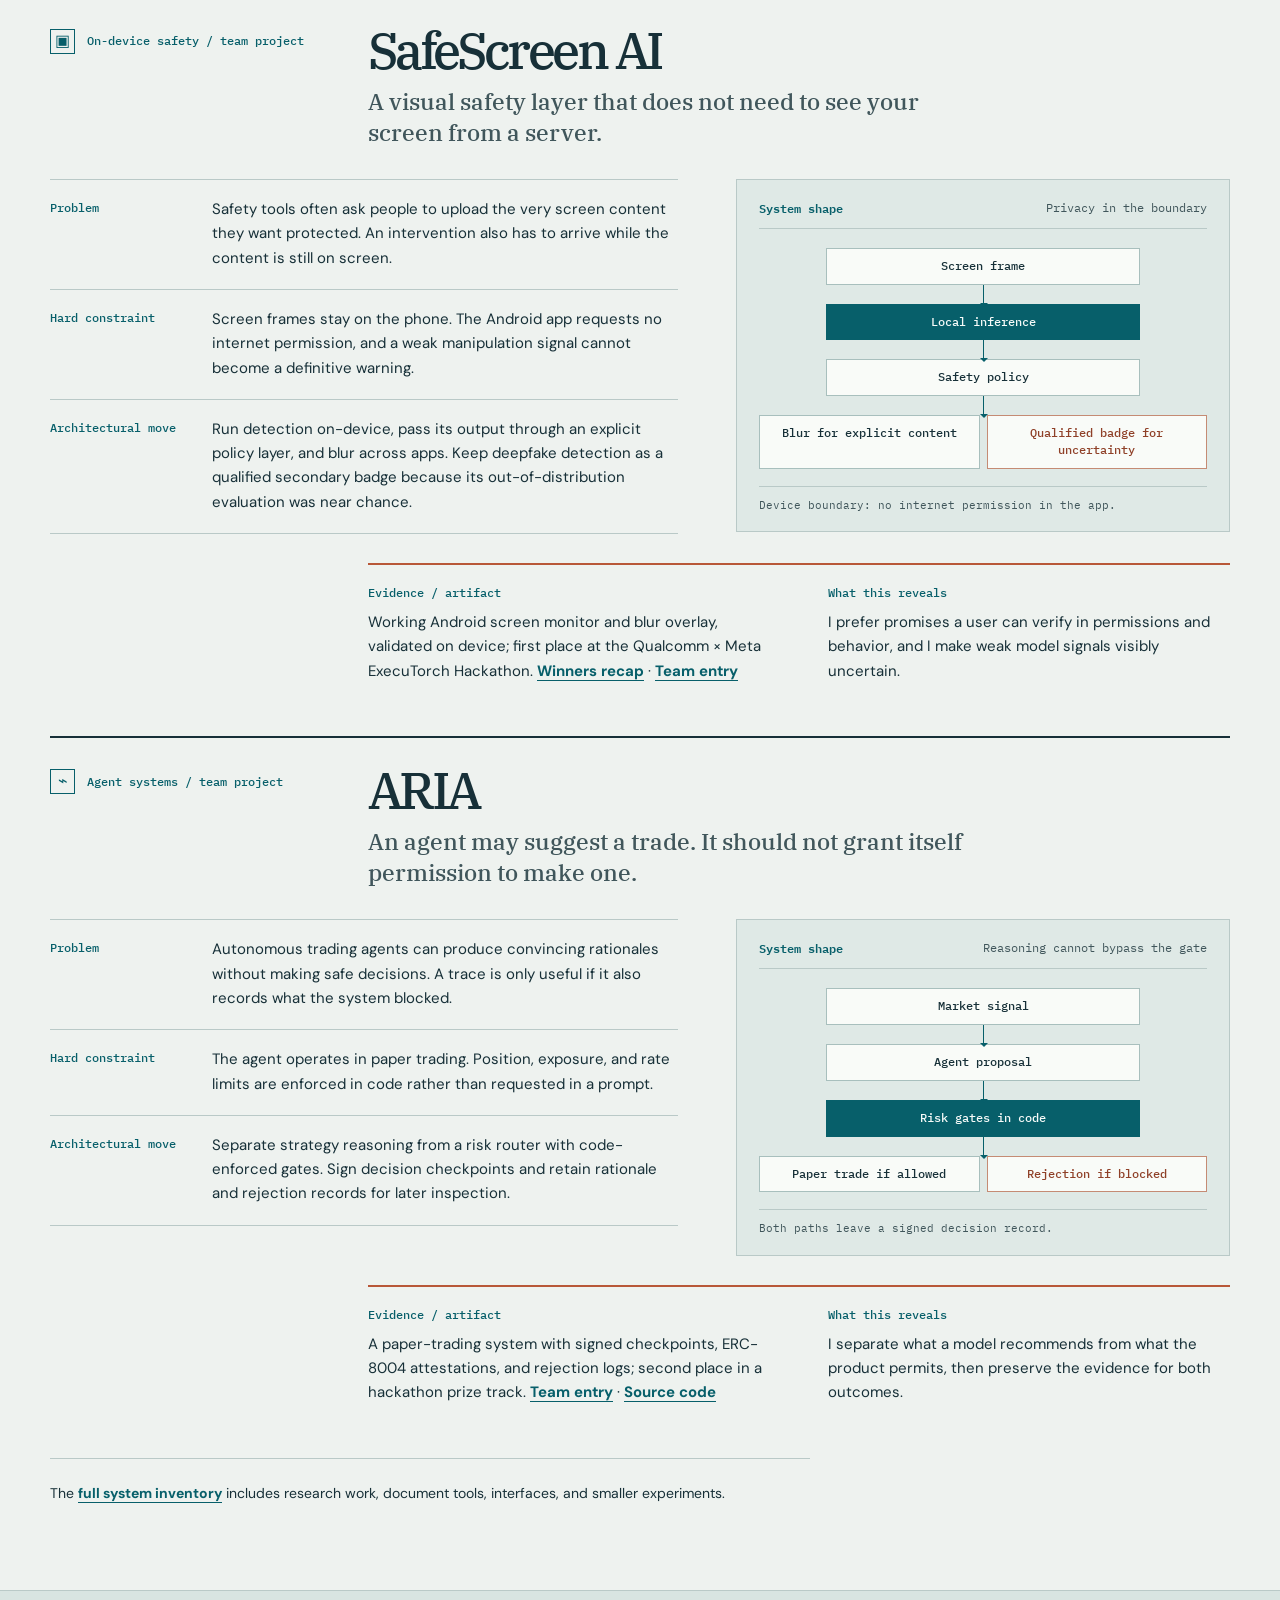
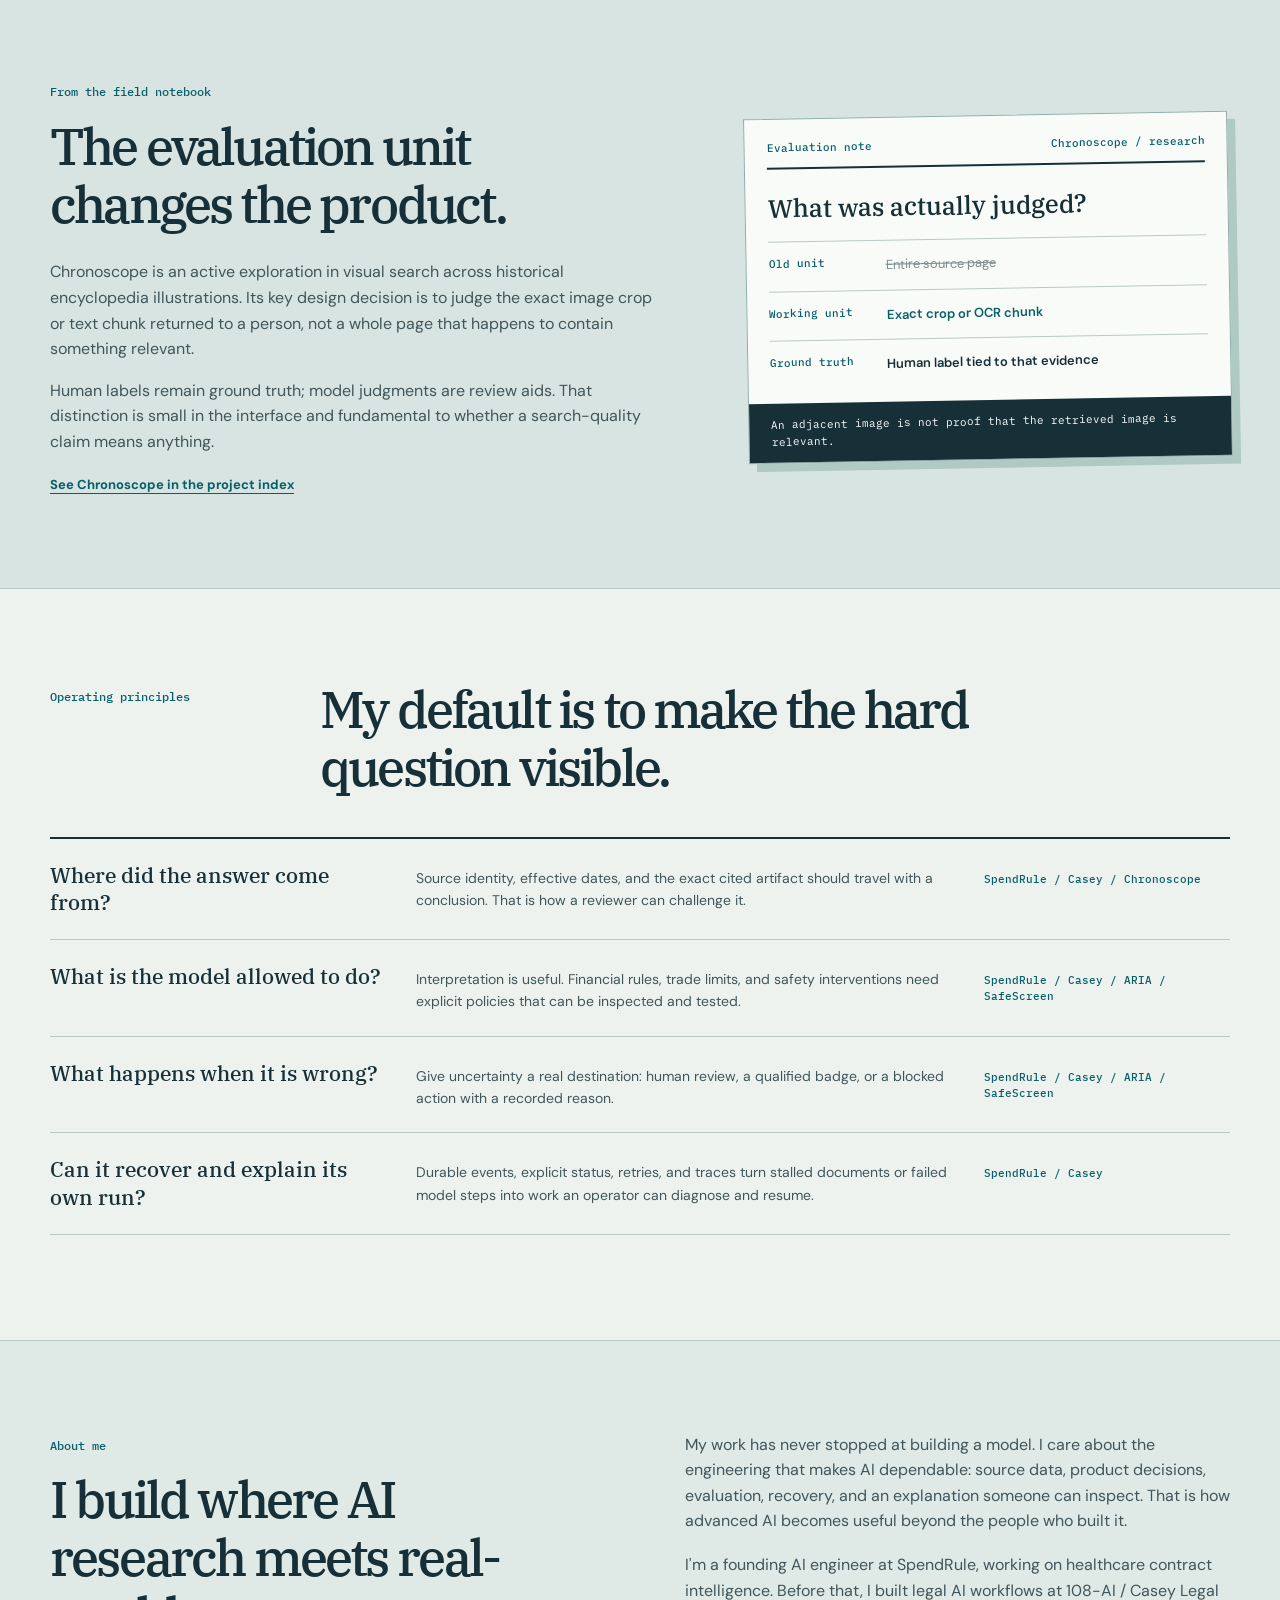
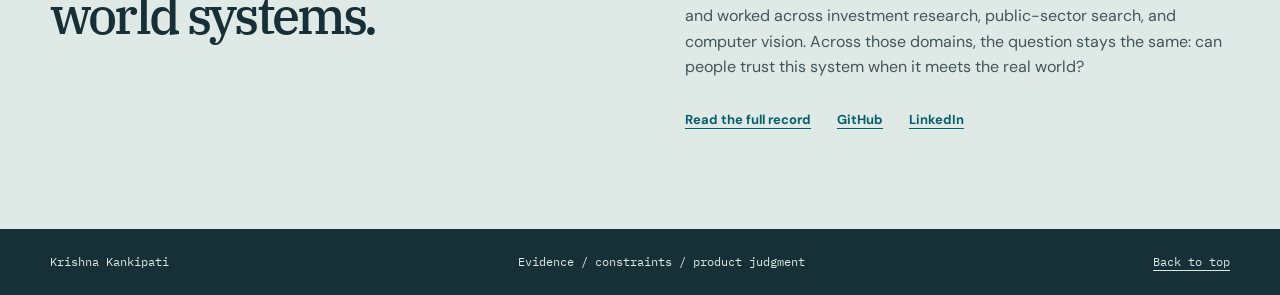
==== commit 3f4ede06: "Align portfolio introduction with Notion profile" ====
--- a/index.html
+++ b/index.html
@@ -3,7 +3,7 @@
 <head>
   <meta charset="utf-8">
   <meta name="viewport" content="width=device-width, initial-scale=1">
-  <meta name="description" content="Krishna Kankipati builds AI systems where evidence, constraints, evaluation, and product judgment matter.">
+  <meta name="description" content="Krishna Kankipati builds accessible, reliable AI products at the intersection of systems engineering and AI research.">
   <title>Krishna Kankipati — AI systems architect</title>
   <link rel="preconnect" href="https://fonts.googleapis.com">
   <link rel="preconnect" href="https://fonts.gstatic.com" crossorigin>
@@ -22,8 +22,8 @@
     <section class="cover container" aria-labelledby="cover-title">
       <div class="cover-main">
         <p class="cover-kicker">AI architect <span aria-hidden="true">/</span> engineer <span aria-hidden="true">/</span> product builder</p>
-        <h1 id="cover-title">A model can propose.<br><span>The system has to answer.</span></h1>
-        <p class="cover-intro">I’m Krishna. I build AI products for decisions that need evidence, boundaries, and a way to inspect what happened. My work spans legal AI, contract intelligence, autonomous agents, on-device safety, and knowledge interfaces.</p>
+        <h1 id="cover-title">AI should be accessible.<br><span>And reliable enough to use.</span></h1>
+        <p class="cover-intro">I’m Krishna. I work where large-scale systems engineering meets AI research, turning capable models into resilient, interpretable products people can actually use. That takes more than a good answer: it takes evidence, clear boundaries, and a way to see what happened.</p>
         <div class="cover-links"><a class="primary-link" href="#systems">Examine the systems <span aria-hidden="true">↓</span></a><a href="cv.html">Experience and complete project index</a></div>
       </div>
       <aside class="cover-identity" aria-label="About Krishna">
@@ -73,7 +73,7 @@
 
     <section class="method container" id="method" aria-labelledby="method-title"><div class="method-intro"><span class="section-marker">Operating principles</span><h2 id="method-title">My default is to make the hard question visible.</h2></div><div class="method-list"><div><h3>Where did the answer come from?</h3><p>Source identity, effective dates, and the exact cited artifact should travel with a conclusion. That is how a reviewer can challenge it.</p><span>SpendRule / Casey / Chronoscope</span></div><div><h3>What is the model allowed to do?</h3><p>Interpretation is useful. Financial rules, trade limits, and safety interventions need explicit policies that can be inspected and tested.</p><span>SpendRule / Casey / ARIA / SafeScreen</span></div><div><h3>What happens when it is wrong?</h3><p>Give uncertainty a real destination: human review, a qualified badge, or a blocked action with a recorded reason.</p><span>SpendRule / Casey / ARIA / SafeScreen</span></div><div><h3>Can it recover and explain its own run?</h3><p>Durable events, explicit status, retries, and traces turn stalled documents or failed model steps into work an operator can diagnose and resume.</p><span>SpendRule / Casey</span></div></div></section>
 
-    <section class="closing" aria-labelledby="closing-title"><div class="container closing-grid"><div><span class="section-marker">About the builder</span><h2 id="closing-title">I like ambitious products with inspectable foundations.</h2></div><div><p>I'm a founding AI engineer at SpendRule. Before that, I built legal AI workflows at 108-AI / Casey Legal and worked across investment research, public-sector search, and computer vision. I enjoy building from the first product question through deployment, evaluation, and the tools operators need when reality gets messy.</p><p>The same instinct shows up in playful work too: terminal-native social software, visual research tools, and interfaces that let people see the source behind an answer.</p><div class="closing-links"><a href="cv.html">Read the full record</a><a href="https://github.com/Krishna2709" target="_blank" rel="noopener noreferrer">GitHub</a><a href="https://www.linkedin.com/in/krishnacse/" target="_blank" rel="noopener noreferrer">LinkedIn</a></div></div></div></section>
+    <section class="closing" aria-labelledby="closing-title"><div class="container closing-grid"><div><span class="section-marker">About me</span><h2 id="closing-title">I build where AI research meets real-world systems.</h2></div><div><p>My work has never stopped at building a model. I care about the engineering that makes AI dependable: source data, product decisions, evaluation, recovery, and an explanation someone can inspect. That is how advanced AI becomes useful beyond the people who built it.</p><p>I'm a founding AI engineer at SpendRule, working on healthcare contract intelligence. Before that, I built legal AI workflows at 108-AI / Casey Legal and worked across investment research, public-sector search, and computer vision. Across those domains, the question stays the same: can people trust this system when it meets the real world?</p><div class="closing-links"><a href="cv.html">Read the full record</a><a href="https://github.com/Krishna2709" target="_blank" rel="noopener noreferrer">GitHub</a><a href="https://www.linkedin.com/in/krishnacse/" target="_blank" rel="noopener noreferrer">LinkedIn</a></div></div></div></section>
   </main>
   <footer class="site-footer"><div class="container footer-row"><span>Krishna Kankipati</span><span>Evidence / constraints / product judgment</span><a href="#main">Back to top</a></div></footer>
 </body>
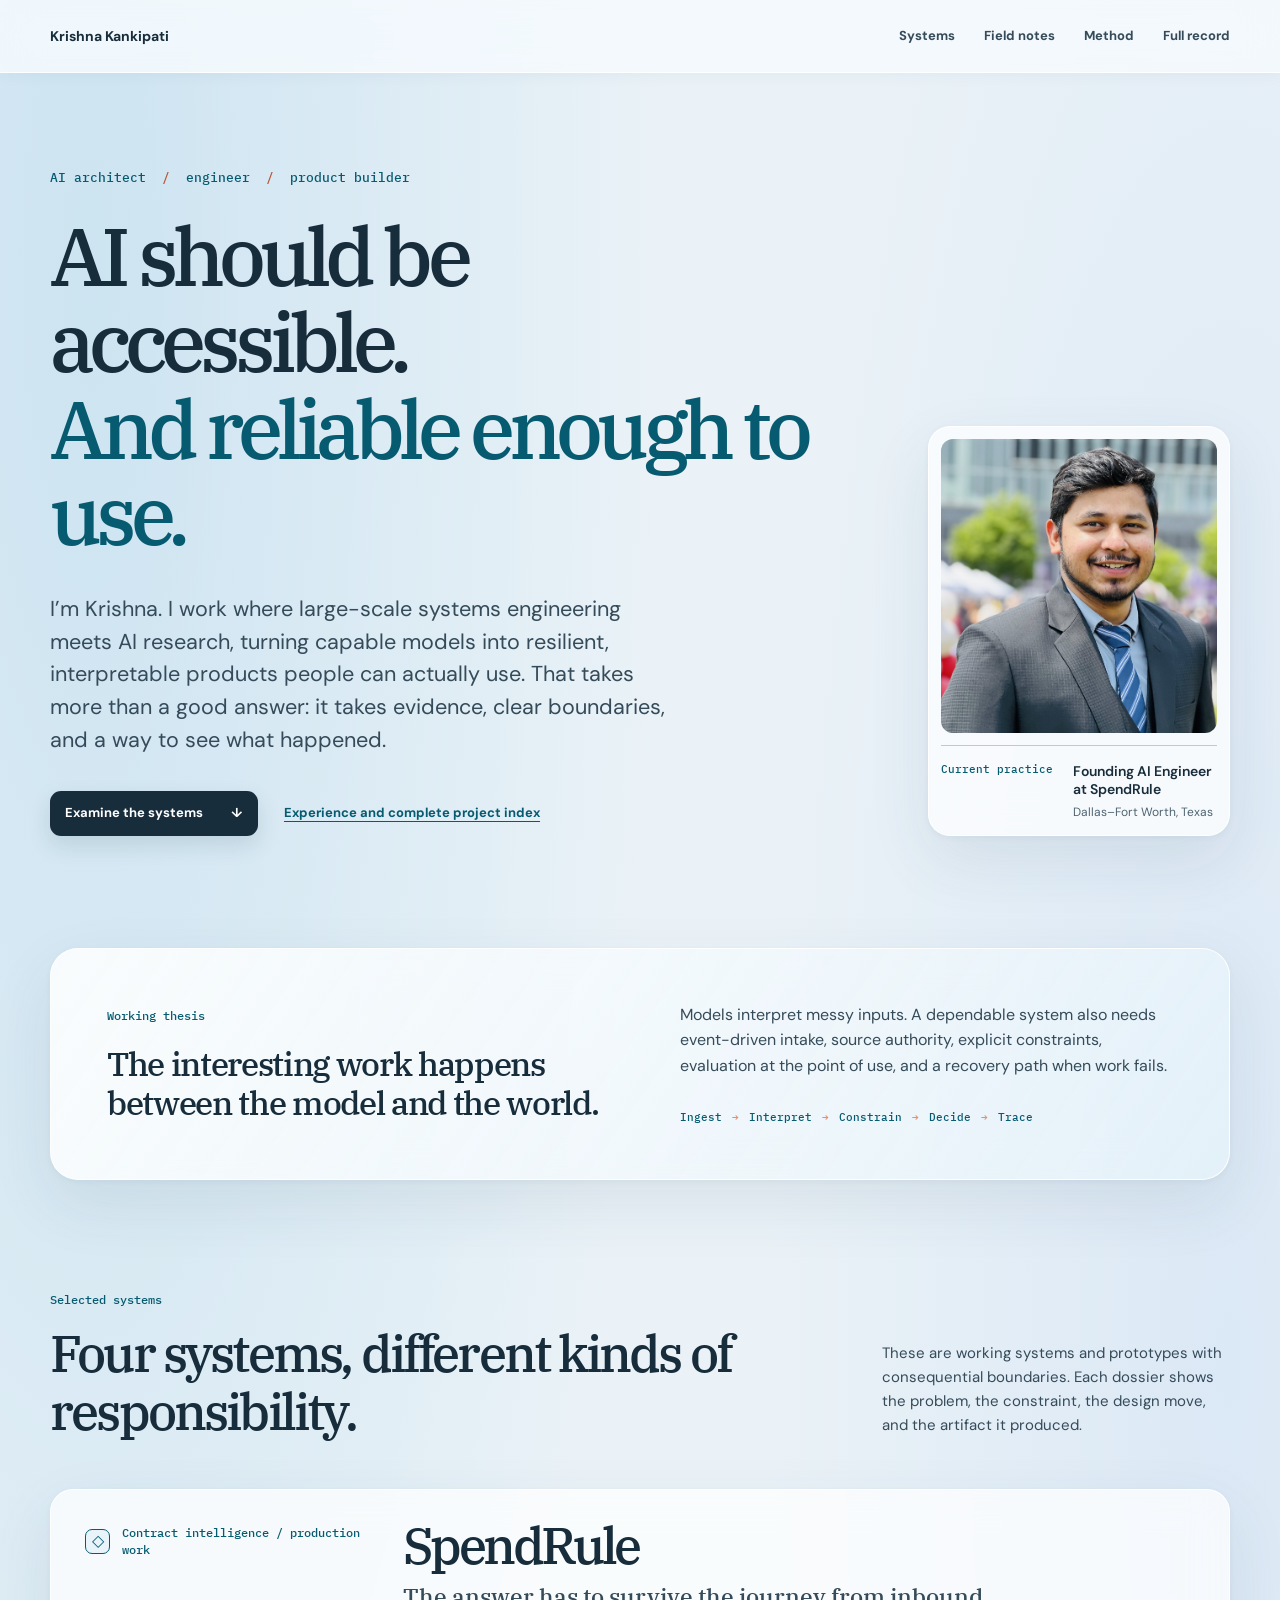
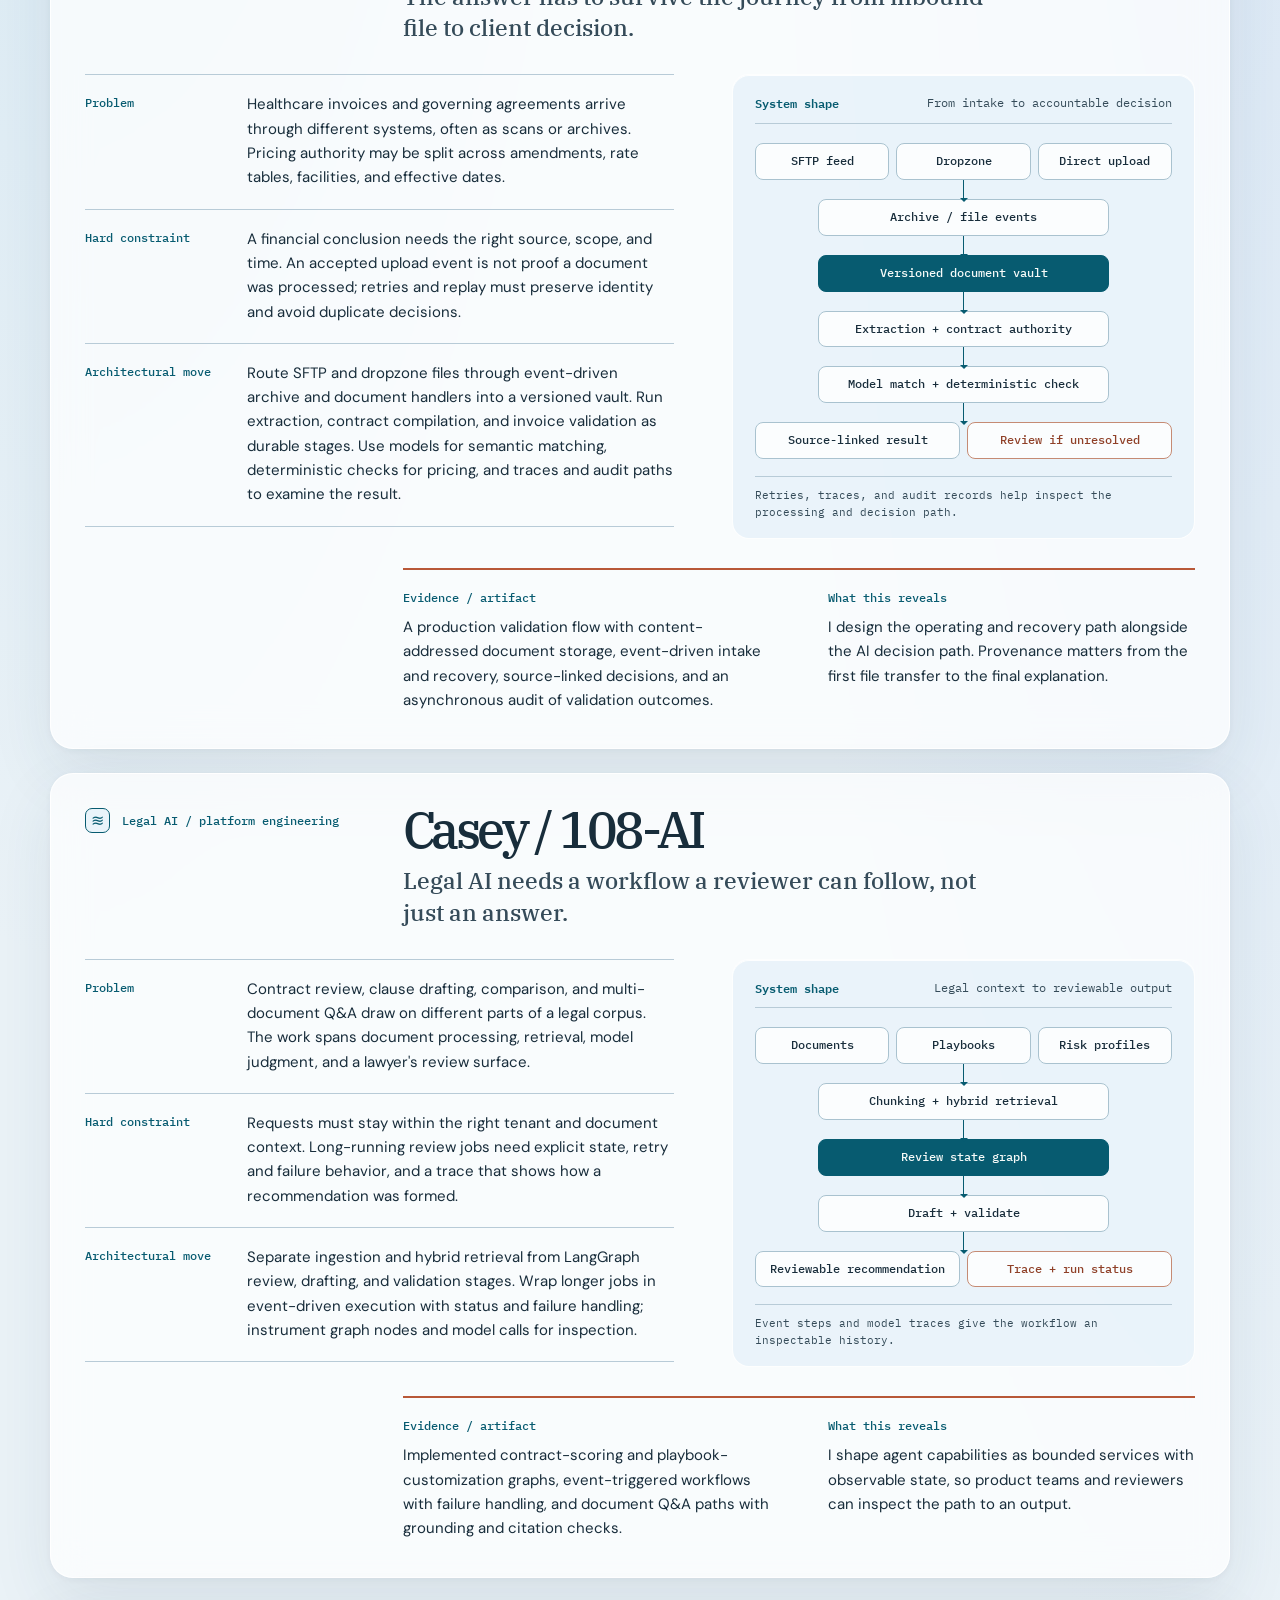
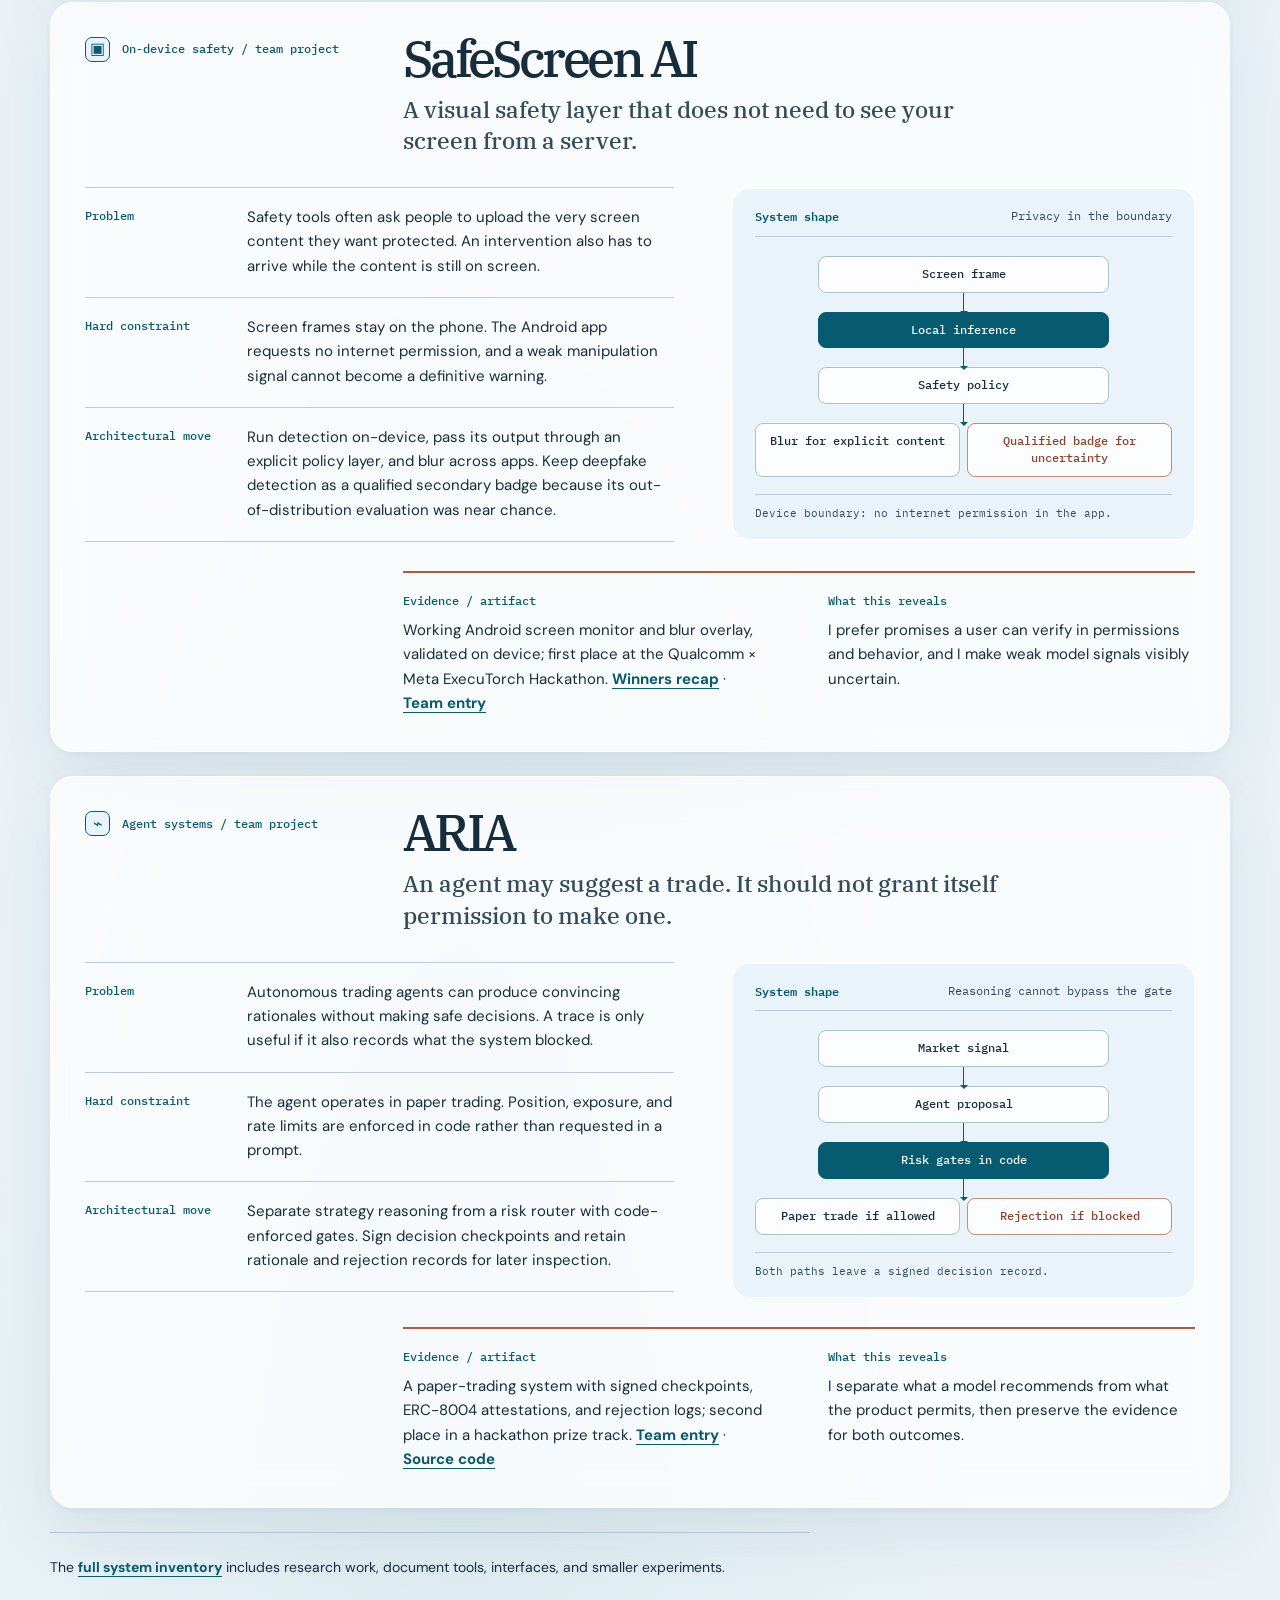
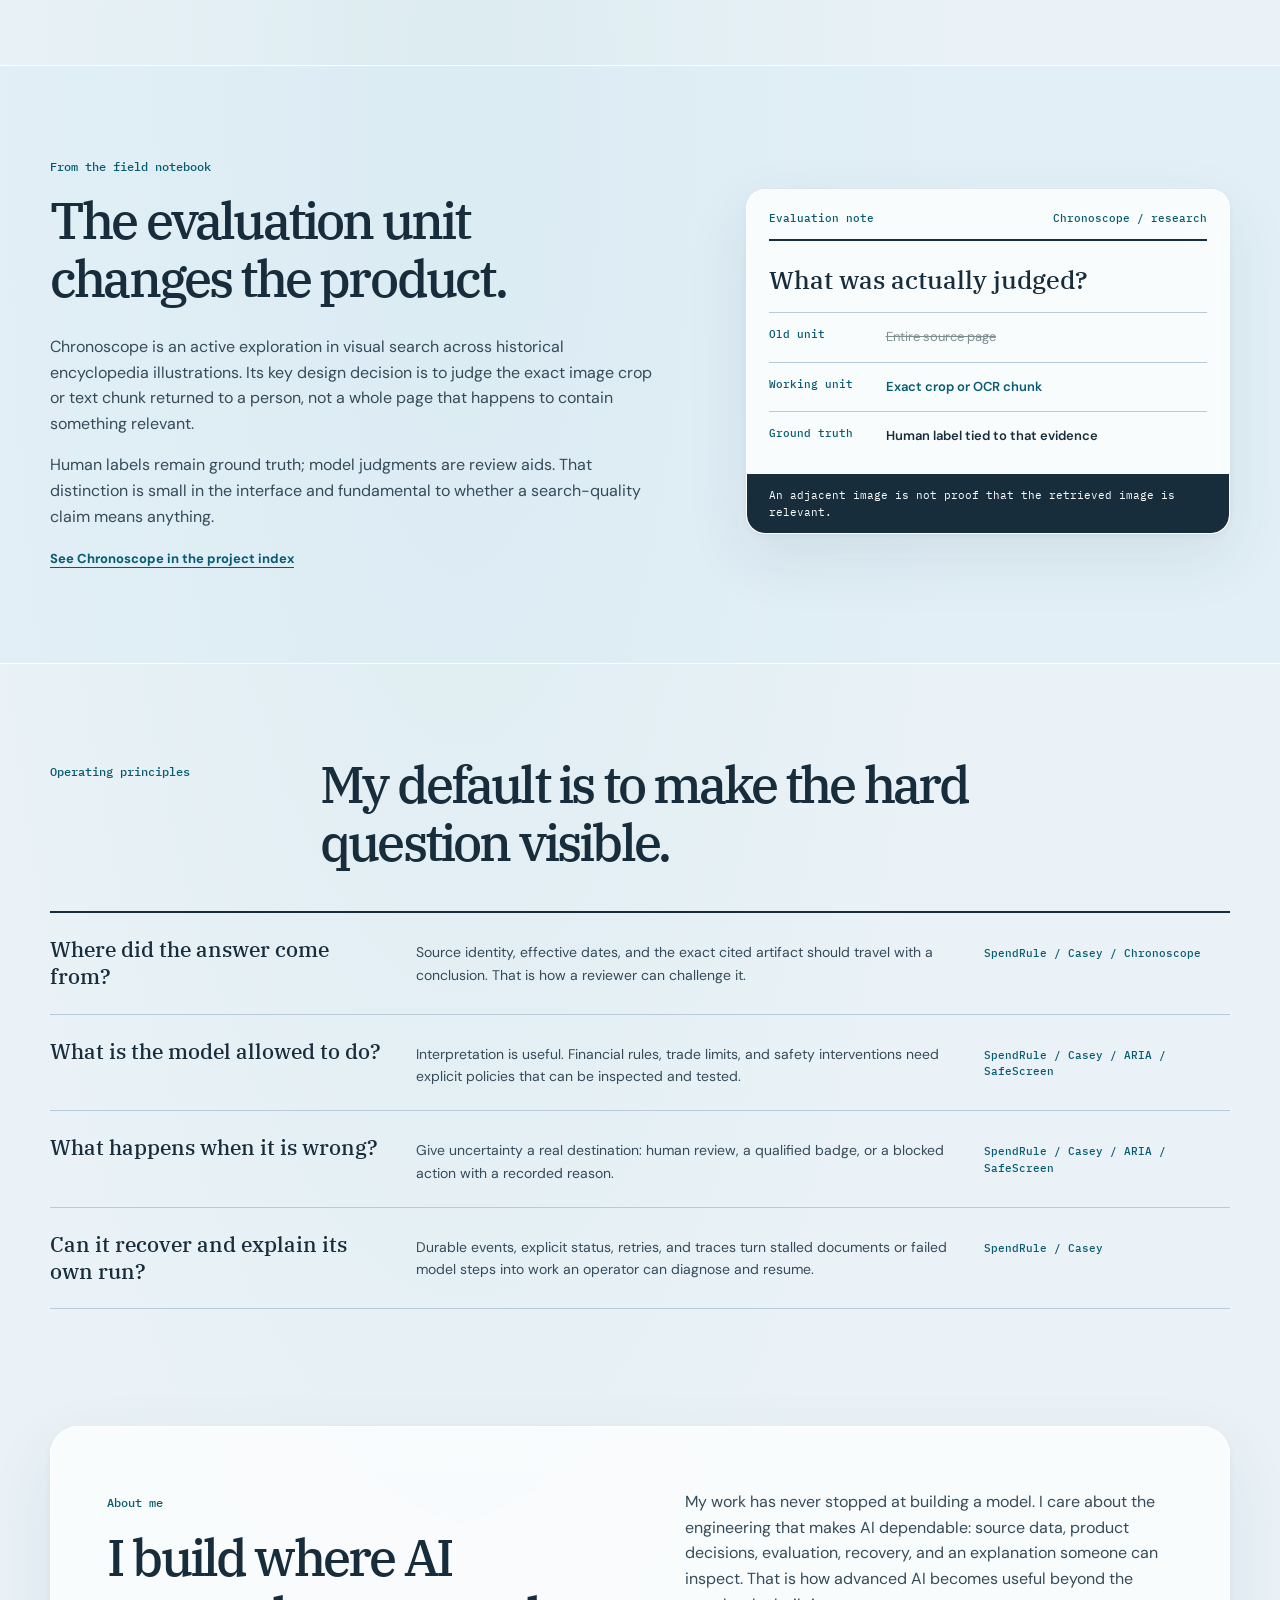
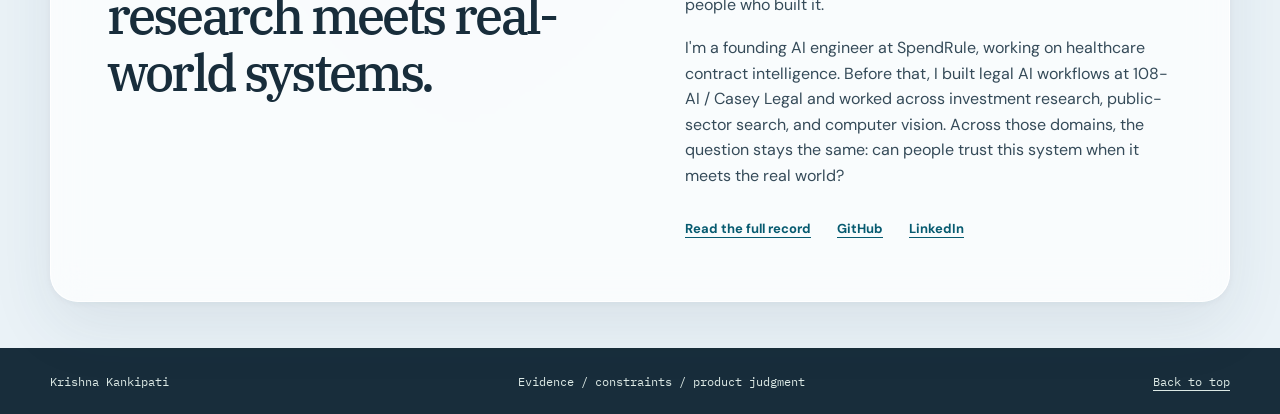
==== commit ec0b29a9: "Add search metadata sitemap and social preview" ====
--- a/index.html
+++ b/index.html
@@ -3,8 +3,45 @@
 <head>
   <meta charset="utf-8">
   <meta name="viewport" content="width=device-width, initial-scale=1">
-  <meta name="description" content="Krishna Kankipati builds accessible, reliable AI products at the intersection of systems engineering and AI research.">
-  <title>Krishna Kankipati — AI systems architect</title>
+  <meta name="description" content="Krishna Kankipati is a founding AI engineer at SpendRule. Explore his work in contract intelligence, legal AI, on-device safety, and autonomous agents.">
+  <title>Krishna Kankipati | AI Architect &amp; Founding AI Engineer</title>
+  <link rel="canonical" href="https://krishna2709.github.io/portfolio/">
+  <meta property="og:type" content="profile">
+  <meta property="og:site_name" content="Krishna Kankipati">
+  <meta property="og:title" content="Krishna Kankipati | AI Architect &amp; Founding AI Engineer">
+  <meta property="og:description" content="AI systems built for evidence, reliability, and real-world use. Explore Krishna's work across contract intelligence, legal AI, on-device safety, and agents.">
+  <meta property="og:url" content="https://krishna2709.github.io/portfolio/">
+  <meta property="og:image" content="https://krishna2709.github.io/portfolio/assets/social-preview.jpg">
+  <meta property="og:image:width" content="1200">
+  <meta property="og:image:height" content="630">
+  <meta property="og:image:alt" content="Krishna Kankipati beside the words AI should be accessible and reliable enough to use">
+  <meta name="twitter:card" content="summary_large_image">
+  <meta name="twitter:title" content="Krishna Kankipati | AI Architect &amp; Founding AI Engineer">
+  <meta name="twitter:description" content="AI systems built for evidence, reliability, and real-world use.">
+  <meta name="twitter:image" content="https://krishna2709.github.io/portfolio/assets/social-preview.jpg">
+  <script type="application/ld+json">
+  {
+    "@context": "https://schema.org",
+    "@type": "ProfilePage",
+    "@id": "https://krishna2709.github.io/portfolio/#profile",
+    "url": "https://krishna2709.github.io/portfolio/",
+    "mainEntity": {
+      "@type": "Person",
+      "@id": "https://krishna2709.github.io/portfolio/#person",
+      "name": "Krishna Kankipati",
+      "url": "https://krishna2709.github.io/portfolio/",
+      "image": "https://krishna2709.github.io/portfolio/assets/krishna-headshot.jpg",
+      "jobTitle": "Founding AI Engineer",
+      "worksFor": {"@type": "Organization", "name": "SpendRule"},
+      "description": "AI architect and engineer building reliable, interpretable systems across contract intelligence, legal AI, on-device safety, and autonomous agents.",
+      "sameAs": [
+        "https://github.com/Krishna2709",
+        "https://www.linkedin.com/in/krishnacse/",
+        "https://sharp-orbit-352.notion.site/Hi-there-I-am-Krishna-Kankipati-265320b3ca8d81618759cb94e03307bf"
+      ]
+    }
+  }
+  </script>
   <link rel="preconnect" href="https://fonts.googleapis.com">
   <link rel="preconnect" href="https://fonts.gstatic.com" crossorigin>
   <link href="https://fonts.googleapis.com/css2?family=DM+Sans:wght@400;500;600;700&family=IBM+Plex+Mono:wght@400;500;600&family=IBM+Plex+Serif:wght@400;500;600&display=swap" rel="stylesheet">
--- a/styles.css
+++ b/styles.css
@@ -1,20 +1,24 @@
 :root {
-  --paper: #eef2ef;
-  --panel: #f9fbf8;
-  --wash: #dfe9e6;
-  --ink: #173038;
-  --ink-soft: #40565b;
-  --muted: #587075;
-  --rule: #b9c9c7;
+  --paper: #eaf2f7;
+  --panel: #f9fcff;
+  --wash: #e4eff6;
+  --ink: #182d3b;
+  --ink-soft: #354b59;
+  --muted: #4d6371;
+  --rule: #b8cbd7;
   --signal: #b85838;
-  --teal: #075f6a;
+  --teal: #075b70;
+  --glass: rgba(255, 255, 255, .72);
+  --glass-edge: rgba(255, 255, 255, .9);
+  --glass-shadow: 0 24px 65px rgba(35, 71, 94, .09), 0 2px 8px rgba(35, 71, 94, .05);
   --serif: "IBM Plex Serif", Georgia, serif;
   --sans: "DM Sans", Arial, sans-serif;
   --mono: "IBM Plex Mono", monospace;
 }
 * { box-sizing: border-box; }
 html { scroll-behavior: smooth; }
-body { margin: 0; background: var(--paper); color: var(--ink); font: 16px/1.6 var(--sans); }
+section[id], article[id] { scroll-margin-top: 100px; }
+body { margin: 0; background: radial-gradient(ellipse 60% 45% at 7% 4%, rgba(173, 212, 235, .48), transparent 75%), radial-gradient(ellipse 50% 40% at 96% 20%, rgba(207, 224, 244, .55), transparent 72%), radial-gradient(ellipse 55% 34% at 36% 72%, rgba(198, 226, 230, .38), transparent 74%), var(--paper); color: var(--ink); font: 16px/1.6 var(--sans); }
 a { color: var(--teal); text-underline-offset: 4px; }
 a:hover { text-decoration-thickness: 2px; }
 a:focus-visible, button:focus-visible { outline: 3px solid var(--signal); outline-offset: 4px; }
@@ -23,7 +27,7 @@
 .skip-link { position: absolute; top: -60px; left: 16px; z-index: 10; padding: 8px 12px; background: var(--panel); }
 .skip-link:focus { top: 12px; }
 .section-marker { display: inline-block; color: var(--teal); font: 500 12px/1.4 var(--mono); }
-.site-header { border-bottom: 1px solid var(--rule); background: var(--panel); }
+.site-header { position: sticky; top: 0; z-index: 30; border-bottom: 1px solid rgba(255, 255, 255, .72); background: rgba(245, 250, 253, .88); -webkit-backdrop-filter: blur(18px) saturate(140%); backdrop-filter: blur(18px) saturate(140%); box-shadow: 0 1px 16px rgba(31, 64, 86, .05); }
 .header-row { min-height: 72px; display: flex; align-items: center; justify-content: space-between; gap: 28px; }
 .site-mark { color: var(--ink); text-decoration: none; font-size: 14px; font-weight: 700; white-space: nowrap; }
 .site-header nav { display: flex; gap: 29px; align-items: center; flex-wrap: wrap; }
@@ -43,19 +47,19 @@
 .cover-links { display: flex; gap: 26px; flex-wrap: wrap; align-items: center; margin-top: 34px; font-size: 13px; font-weight: 700; }
 .cover-links .primary-link { display: inline-flex; gap: 28px; align-items: center; justify-content: space-between; padding: 12px 15px; background: var(--ink); color: white; text-decoration: none; }
 .cover-links .primary-link:hover { background: var(--teal); }
-.cover-identity { border-top: 3px solid var(--signal); padding-top: 12px; }
+.cover-identity { padding: 12px; border: 1px solid var(--glass-edge); border-radius: 22px; background: var(--glass); box-shadow: var(--glass-shadow); -webkit-backdrop-filter: blur(16px); backdrop-filter: blur(16px); }
 .cover-identity img { display: block; width: 100%; height: 294px; object-fit: cover; object-position: center 30%; }
 .identity-caption { display: grid; grid-template-columns: 1fr 1.2fr; column-gap: 12px; padding-top: 16px; border-top: 1px solid var(--rule); margin-top: 12px; }
 .identity-caption span { font: 500 11px/1.4 var(--mono); color: var(--teal); }
 .identity-caption strong { font: 600 14px/1.35 var(--sans); }
 .identity-caption p { grid-column: 2; margin: 4px 0 0; color: var(--muted); font-size: 12px; }
-.system-thesis { color: #f0f5f1; background: var(--ink); }
+.system-thesis { color: var(--ink); background: transparent; }
 .thesis-grid { display: grid; grid-template-columns: 1fr 1fr; gap: 80px; padding-top: 64px; padding-bottom: 68px; }
-.system-thesis .section-marker { color: #88c6c9; }
+.system-thesis .section-marker { color: var(--teal); }
 .thesis-lead h2 { margin: 18px 0 0; font: 500 clamp(1.8rem, 2.6vw, 2.6rem)/1.17 var(--serif); letter-spacing: -.04em; }
-.thesis-detail p { margin: 0 0 32px; max-width: 520px; color: #d1e1dd; }
+.thesis-detail p { margin: 0 0 32px; max-width: 520px; color: var(--ink-soft); }
 .trace-line { display: flex; gap: 0; flex-wrap: wrap; align-items: center; }
-.trace-line span { display: flex; align-items: center; color: #bde0db; font: 500 11px/1.4 var(--mono); }
+.trace-line span { display: flex; align-items: center; color: var(--teal); font: 500 11px/1.4 var(--mono); }
 .trace-line span:not(:last-child)::after { content: "→"; margin: 0 10px; color: #e38e6a; }
 
 /* System dossiers */
@@ -74,12 +78,12 @@
 .anatomy-item { display: grid; grid-template-columns: 140px 1fr; gap: 22px; padding: 17px 0 19px; border-bottom: 1px solid var(--rule); }
 .anatomy-item h4, .dossier-bottom h4 { margin: 2px 0 0; color: var(--teal); font: 500 12px/1.5 var(--mono); }
 .anatomy-item p, .dossier-bottom p { margin: 0; font-size: 15px; line-height: 1.62; }
-.system-figure { margin: 0; border: 1px solid var(--rule); background: var(--wash); padding: 20px 22px 18px; align-self: start; }
+.system-figure { margin: 0; border: 1px solid rgba(255, 255, 255, .9); border-radius: 17px; background: rgba(227, 240, 248, .72); padding: 20px 22px 18px; align-self: start; box-shadow: inset 0 1px 0 rgba(255, 255, 255, .88); }
 .system-figure figcaption { display: flex; justify-content: space-between; gap: 15px; border-bottom: 1px solid var(--rule); padding-bottom: 11px; color: var(--teal); font: 600 12px/1.4 var(--mono); }
 .system-figure figcaption span { color: var(--ink-soft); font-weight: 400; text-align: right; }
 .map { display: flex; flex-direction: column; align-items: center; padding: 19px 0 10px; font: 500 12px/1.4 var(--mono); }
 .map-inputs, .map-output { display: flex; justify-content: center; gap: 7px; width: 100%; }
-.map-inputs span, .map-output span, .map-stage { display: block; padding: 9px 10px; background: var(--panel); border: 1px solid #a8bfbd; text-align: center; }
+.map-inputs span, .map-output span, .map-stage { display: block; padding: 9px 10px; background: rgba(255, 255, 255, .84); border: 1px solid #a9c2cf; border-radius: 8px; text-align: center; }
 .map-inputs span { flex: 1; }
 .map-stage { min-width: 70%; }
 .map-stage.emph { color: #f7fbf9; background: var(--teal); border-color: var(--teal); }
@@ -95,12 +99,12 @@
 .inventory-link a { font-weight: 700; }
 
 /* Research sheet, method and closing */
-.notebook { background: #d8e4e1; border-top: 1px solid var(--rule); border-bottom: 1px solid var(--rule); }
+.notebook { background: rgba(218, 234, 244, .48); border-top: 1px solid rgba(255, 255, 255, .9); border-bottom: 1px solid rgba(255, 255, 255, .9); }
 .notebook-grid { display: grid; grid-template-columns: 1fr .8fr; gap: 90px; align-items: center; padding-top: 87px; padding-bottom: 92px; }
 .notebook h2 { max-width: 650px; margin-bottom: 26px; }
 .notebook-intro p { margin: 0 0 16px; color: var(--ink-soft); }
 .notebook-intro > a { font-size: 13px; font-weight: 700; }
-.evidence-sheet { background: var(--panel); border: 1px solid #8faeab; box-shadow: 8px 8px 0 #afc9c3; padding: 21px 22px 0; transform: rotate(-1deg); }
+.evidence-sheet { background: rgba(255, 255, 255, .8); border: 1px solid var(--glass-edge); border-radius: 19px; box-shadow: var(--glass-shadow); padding: 21px 22px 0; overflow: hidden; -webkit-backdrop-filter: blur(16px); backdrop-filter: blur(16px); }
 .sheet-top { display: flex; justify-content: space-between; gap: 15px; padding-bottom: 12px; border-bottom: 2px solid var(--ink); color: var(--teal); font: 500 11px/1.4 var(--mono); }
 .sheet-question { font: 500 1.58rem/1.2 var(--serif); padding: 24px 0 17px; }
 .sheet-row { display: grid; grid-template-columns: 105px 1fr; gap: 12px; border-top: 1px solid var(--rule); padding: 14px 0; font-size: 13px; }
@@ -117,7 +121,7 @@
 .method-list h3 { margin: 0; font: 500 1.3rem/1.3 var(--serif); }
 .method-list p { margin: 0; color: var(--ink-soft); font-size: 14px; }
 .method-list span { color: var(--teal); font: 500 11px/1.5 var(--mono); }
-.closing { background: var(--wash); border-top: 1px solid var(--rule); }
+.closing { background: transparent; }
 .closing-grid { display: grid; grid-template-columns: 1fr 1fr; gap: 90px; padding-top: 91px; padding-bottom: 98px; }
 .closing h2 { max-width: 560px; }
 .closing-grid > div:last-child p { margin: 0 0 18px; color: var(--ink-soft); }
@@ -166,6 +170,27 @@
 .inventory-row > span { color: var(--teal); font: 500 10px/1.4 var(--mono); text-align: right; }
 .inventory-outro { margin-bottom: 0; font-size: 13px; font-weight: 700; }
 
+/* Frosted reading surfaces keep the dossier structure legible. */
+.thesis-grid, .dossier, .closing-grid, .site-cv .cv {
+  border: 1px solid var(--glass-edge);
+  background: var(--glass);
+  box-shadow: var(--glass-shadow);
+  -webkit-backdrop-filter: blur(18px);
+  backdrop-filter: blur(18px);
+}
+.thesis-grid { margin-top: 10px; border-radius: 28px; padding: 53px 56px; background: linear-gradient(125deg, rgba(255, 255, 255, .85), rgba(230, 243, 250, .74)); }
+.cover-links .primary-link { border-radius: 11px; box-shadow: 0 9px 22px rgba(25, 62, 78, .13); }
+.cover-identity img, .portrait { border-radius: 12px; }
+.dossier { margin-bottom: 24px; padding: 30px 34px 36px; border-radius: 23px; }
+.dossier-glyph { border-radius: 7px; background: rgba(227, 241, 248, .75); }
+.dossier-story { border-top-color: var(--rule); }
+.map-stage.emph { border-radius: 8px; }
+.evidence-sheet .sheet-bottom { border-radius: 0 0 18px 18px; }
+.closing-grid { margin-top: 12px; margin-bottom: 46px; padding: 62px 56px; border-radius: 28px; }
+.site-cv .cv { margin-top: 28px; margin-bottom: 34px; padding: 48px 54px 62px; border-radius: 28px; }
+.print-button { border-radius: 9px; background: rgba(255, 255, 255, .7); }
+.award-rank { border-radius: 6px; }
+
 @media (max-width: 980px) {
   .cover { gap: 52px; }
   .section-heading { gap: 50px; }
@@ -189,18 +214,18 @@
   .cover h1 { font-size: clamp(3.15rem, 11vw, 5rem); }
   .cover-intro { margin-top: 27px; }
   .cover-links { margin-top: 28px; gap: 13px 22px; }
-  .cover-identity { margin-top: 55px; display: grid; grid-template-columns: 120px 1fr; gap: 18px; border: 0; padding: 0; }
+  .cover-identity { margin-top: 55px; display: grid; grid-template-columns: 120px 1fr; gap: 18px; border: 1px solid var(--glass-edge); padding: 10px; }
   .cover-identity img { height: 130px; }
   .identity-caption { display: block; margin: 0; padding-top: 12px; border-top: 3px solid var(--signal); }
   .identity-caption strong { display: block; margin-top: 8px; }
   .identity-caption p { margin-top: 4px; }
   .thesis-grid, .section-heading, .notebook-grid, .closing-grid { display: block; }
-  .thesis-grid { padding-top: 46px; padding-bottom: 50px; }
+  .thesis-grid { padding: 32px 24px; border-radius: 22px; }
   .thesis-detail { margin-top: 24px; }
   .systems { padding-top: 70px; padding-bottom: 66px; }
   .section-heading { margin-bottom: 32px; }
   .section-heading > p { margin-top: 22px; }
-  .dossier { padding-top: 19px; padding-bottom: 42px; }
+  .dossier { padding: 23px 20px 31px; border-radius: 19px; }
   .dossier-heading { display: block; margin-bottom: 23px; }
   .dossier-heading > div:last-child { margin-top: 23px; }
   .dossier-heading h3 { font-size: 3.1rem; }
@@ -216,11 +241,11 @@
   .method h2 { margin-top: 15px; }
   .method-list > div { display: block; }
   .method-list p { margin: 11px 0; }
-  .closing-grid { padding-top: 68px; padding-bottom: 75px; }
+  .closing-grid { padding: 36px 24px; border-radius: 22px; }
   .closing-grid > div:last-child { margin-top: 28px; }
   .footer-row { flex-wrap: wrap; padding-top: 20px; padding-bottom: 20px; }
   .footer-row span:nth-child(2) { display: none; }
-  .cv { padding-top: 45px; }
+  .site-cv .cv { margin-top: 14px; padding: 28px 20px 35px; border-radius: 20px; }
   .cv-header { grid-template-columns: 1fr 95px; gap: 15px; }
   .cv-title-block h1 { font-size: 2.7rem; }
   .cv-subtitle { font-size: 15px; }
@@ -254,6 +279,7 @@
   @page { size: letter; margin: .5in; }
   html { scroll-behavior: auto; }
   body { color: #111; background: #fff; font: 9pt/1.38 Arial, sans-serif; }
+  .site-cv .cv { margin: 0; padding: 0; border: 0; border-radius: 0; background: #fff; box-shadow: none; -webkit-backdrop-filter: none; backdrop-filter: none; }
   .site-header, .site-footer, .skip-link, .print-button { display: none !important; }
   .container { width: 100%; max-width: none; }
   .cv { padding: 0; }
